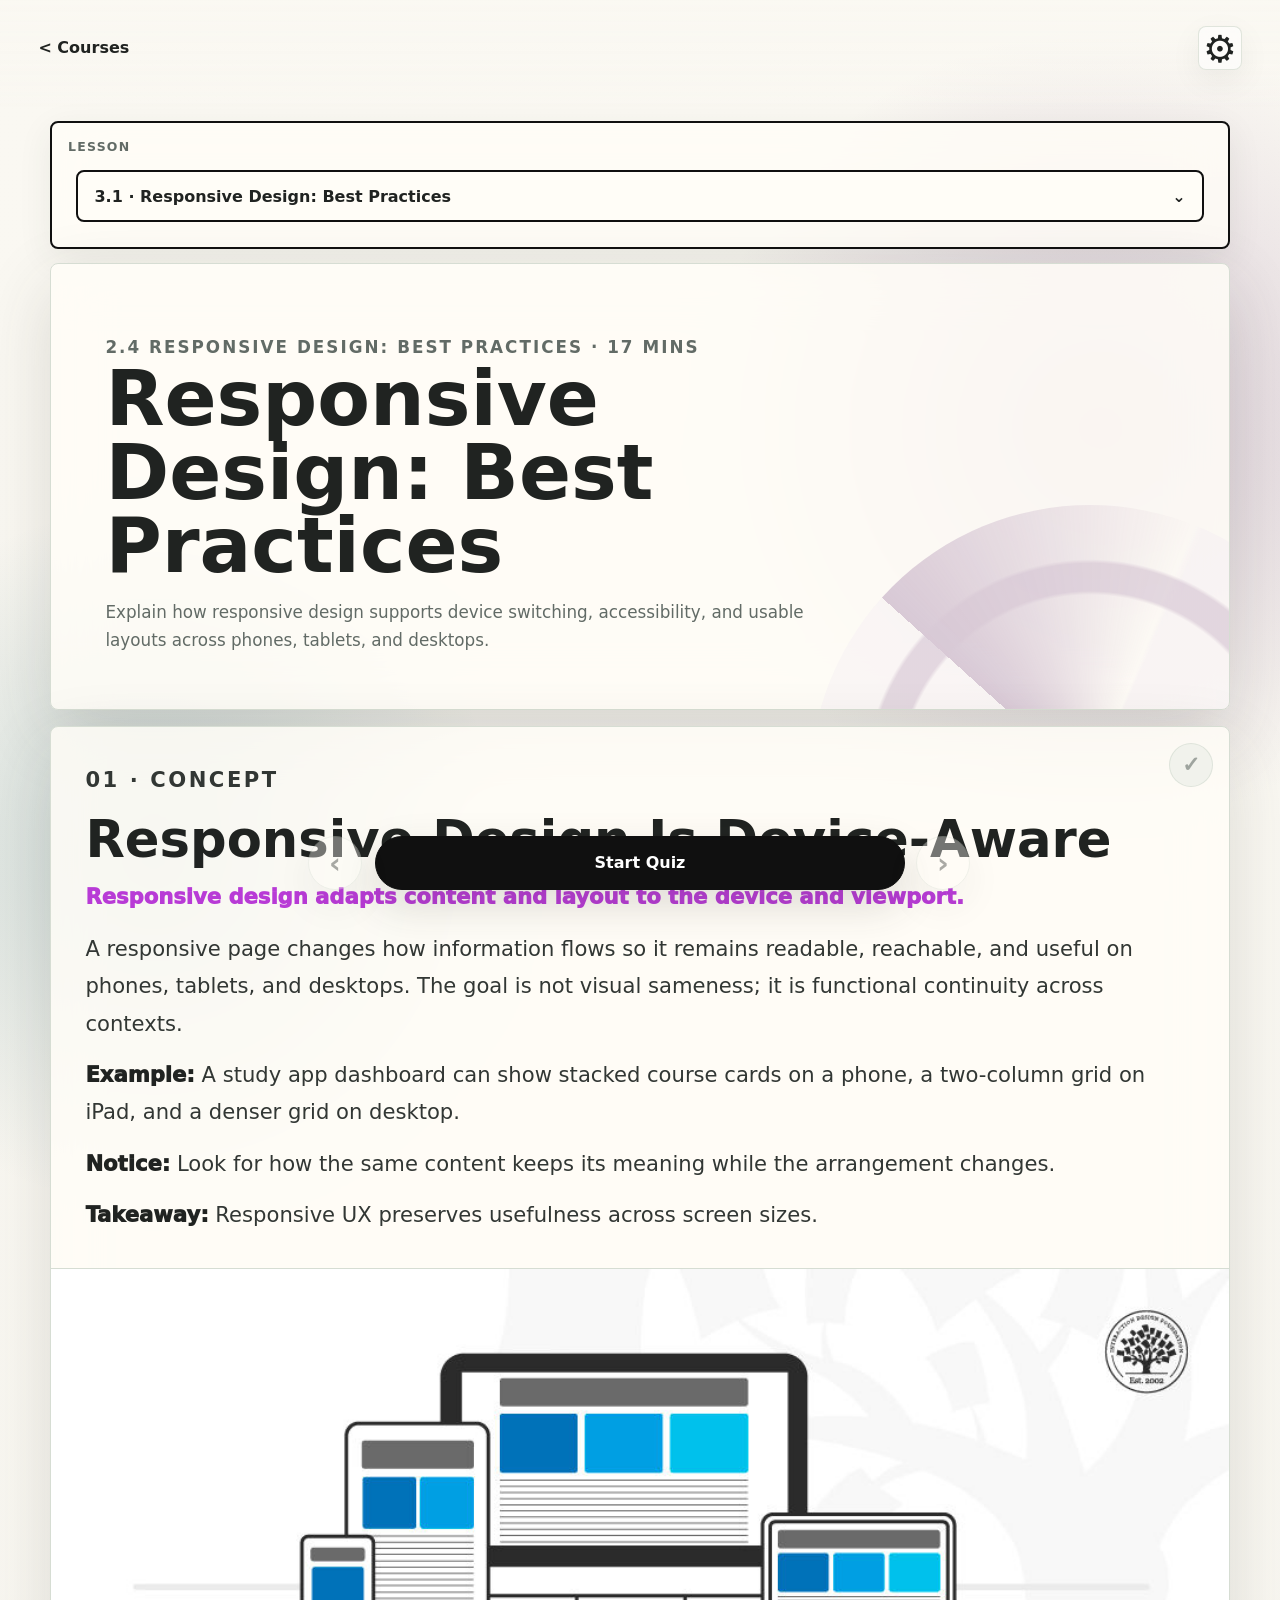
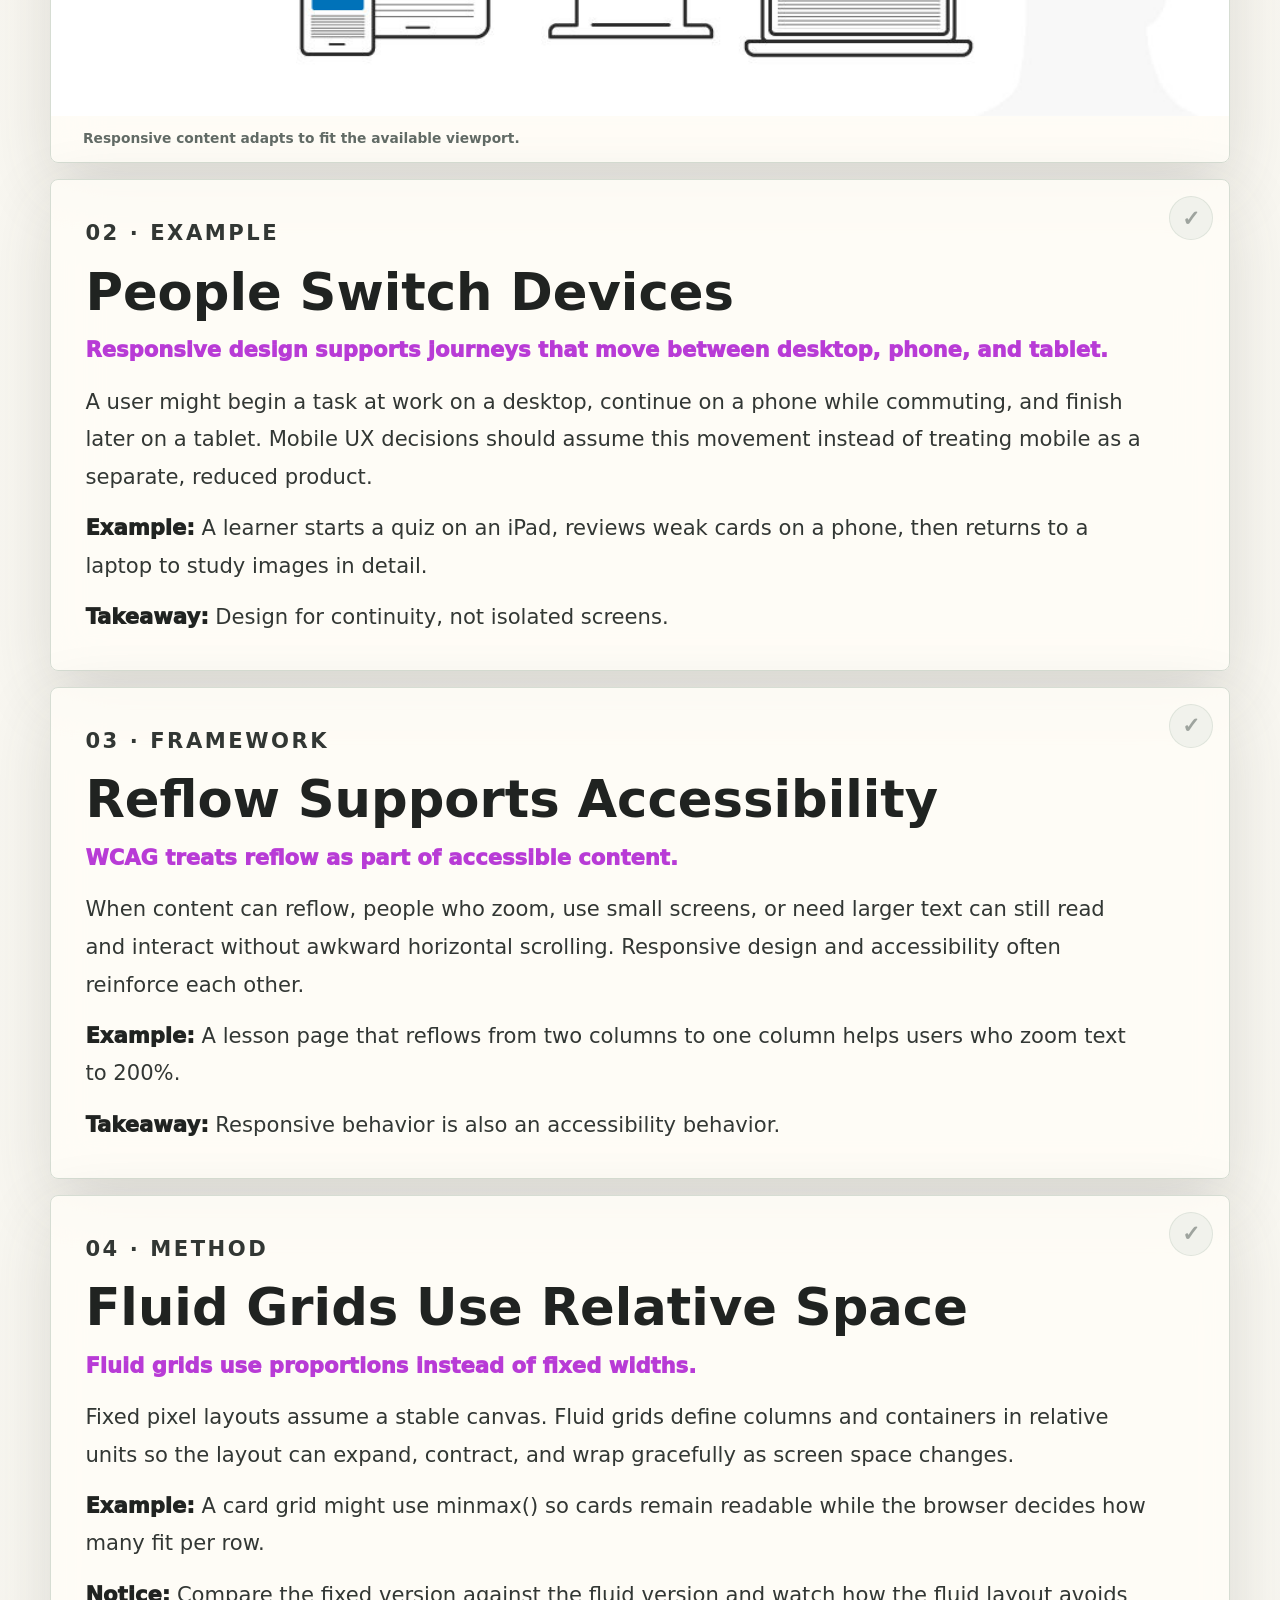
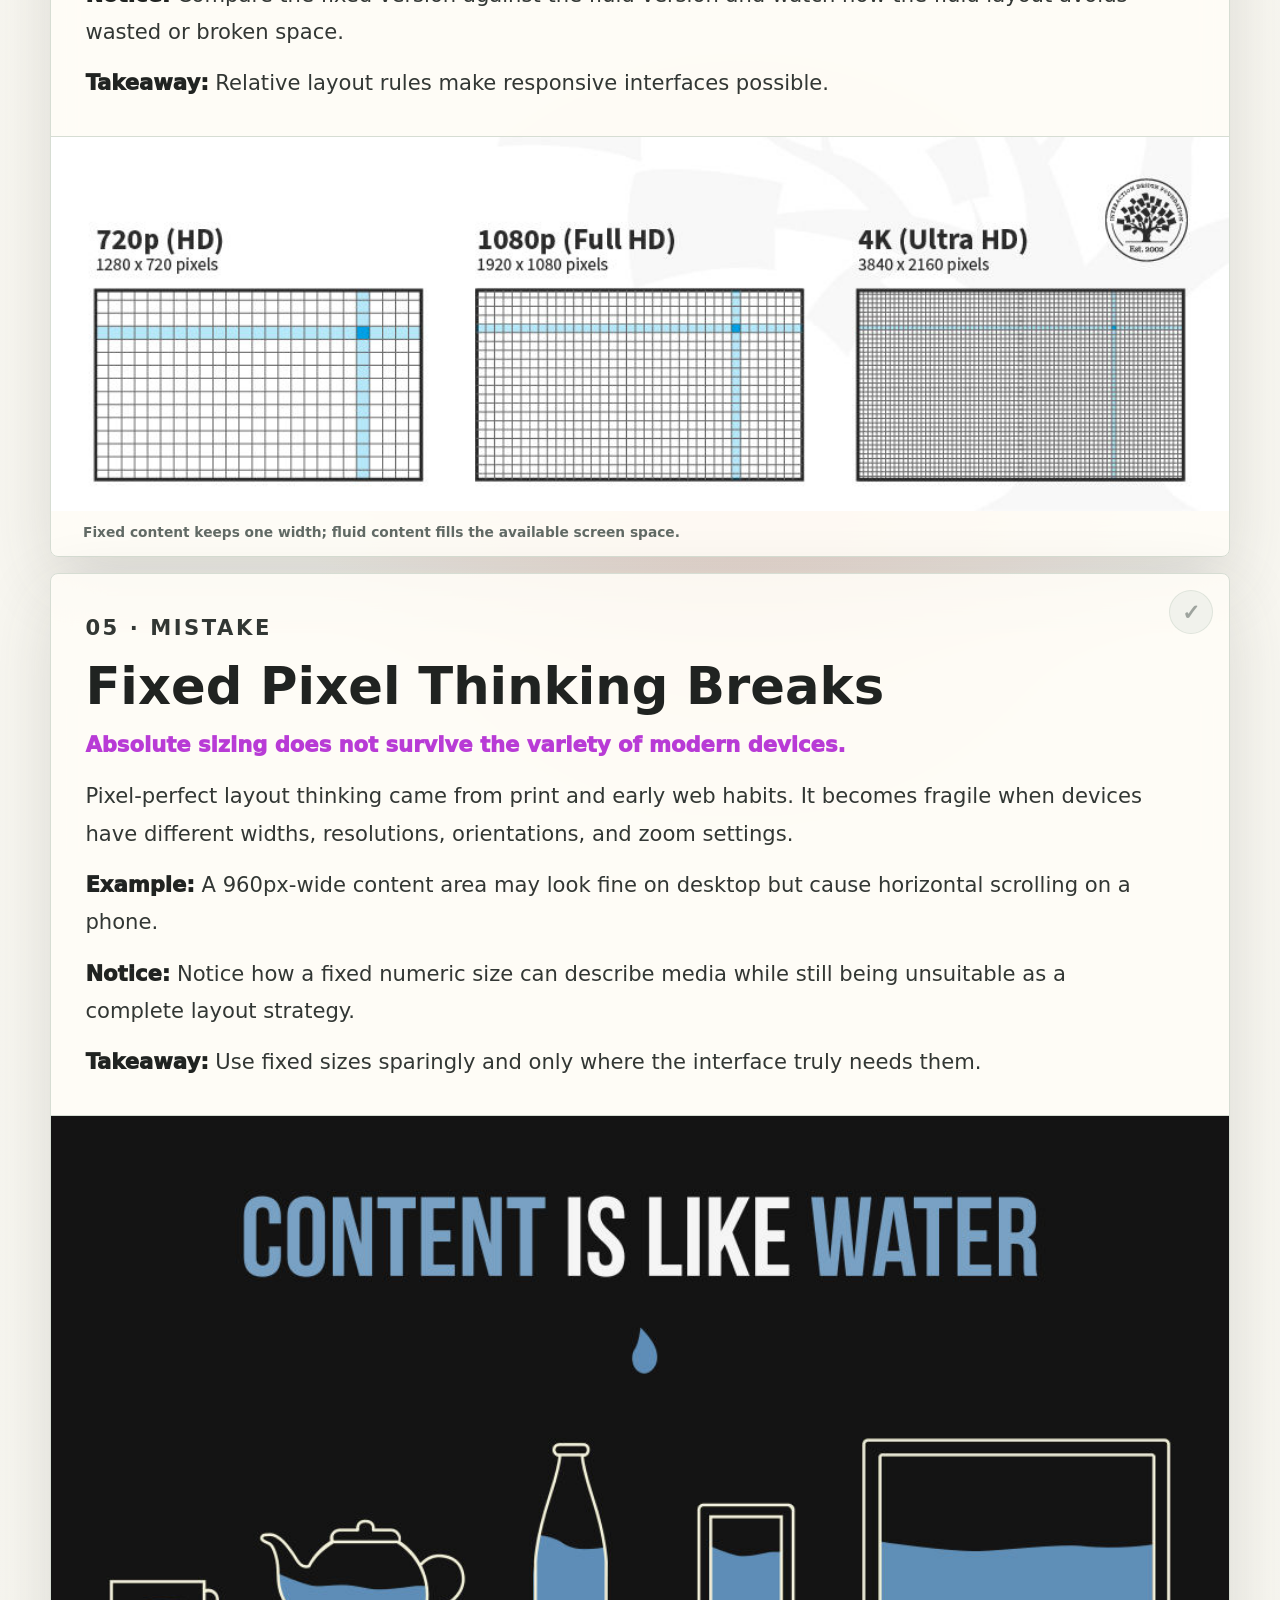
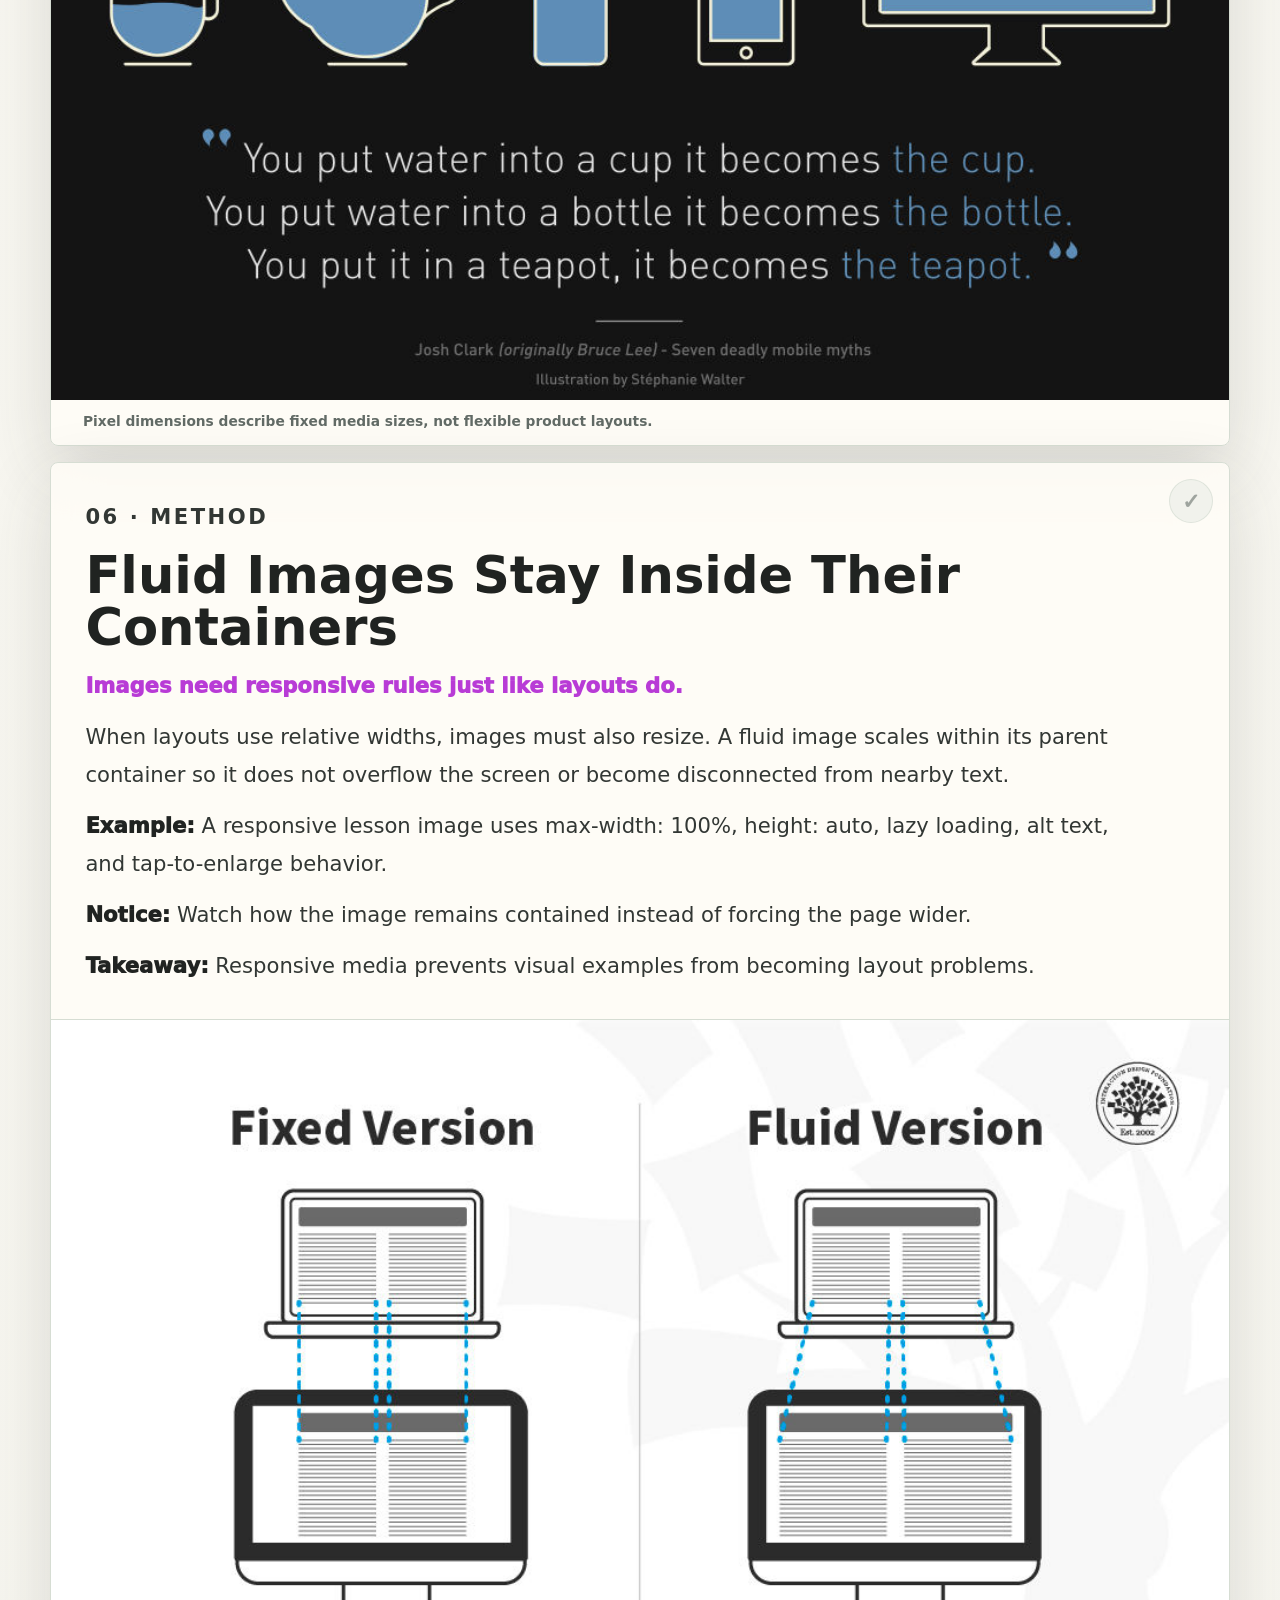
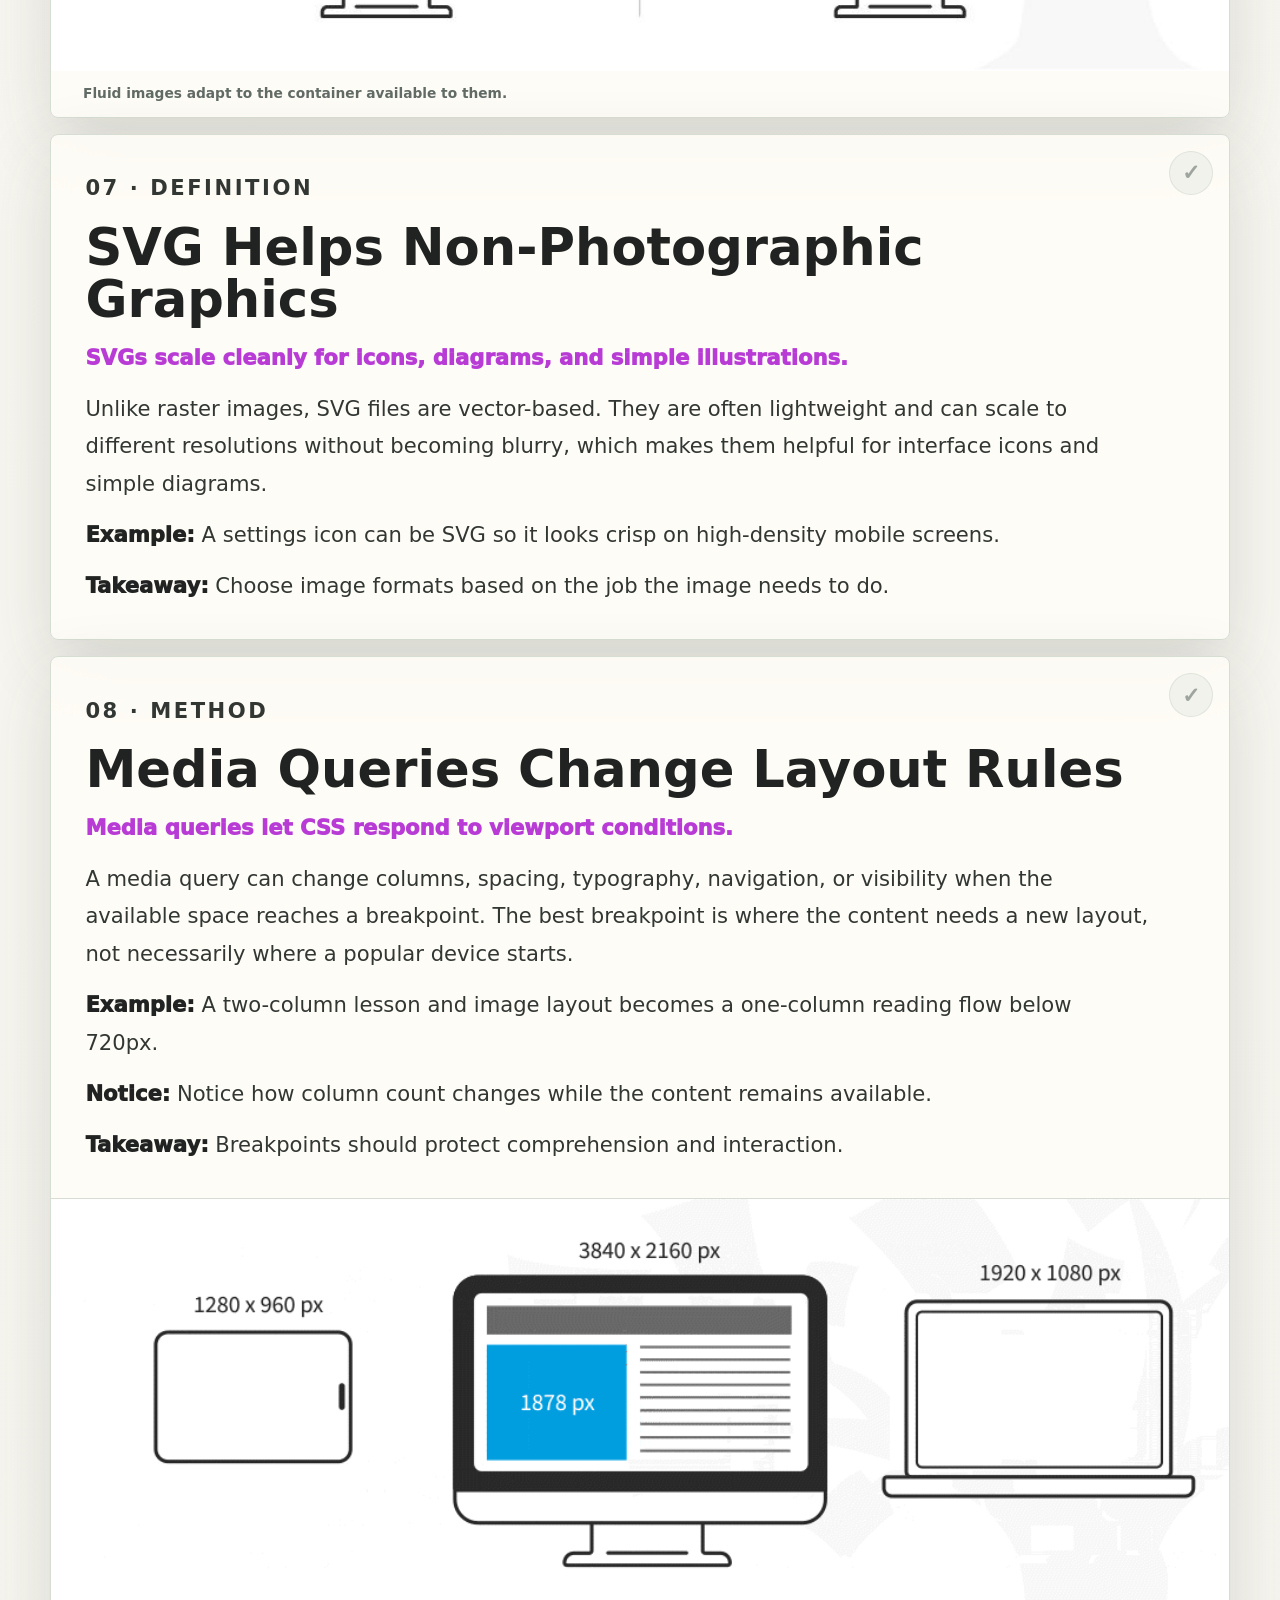
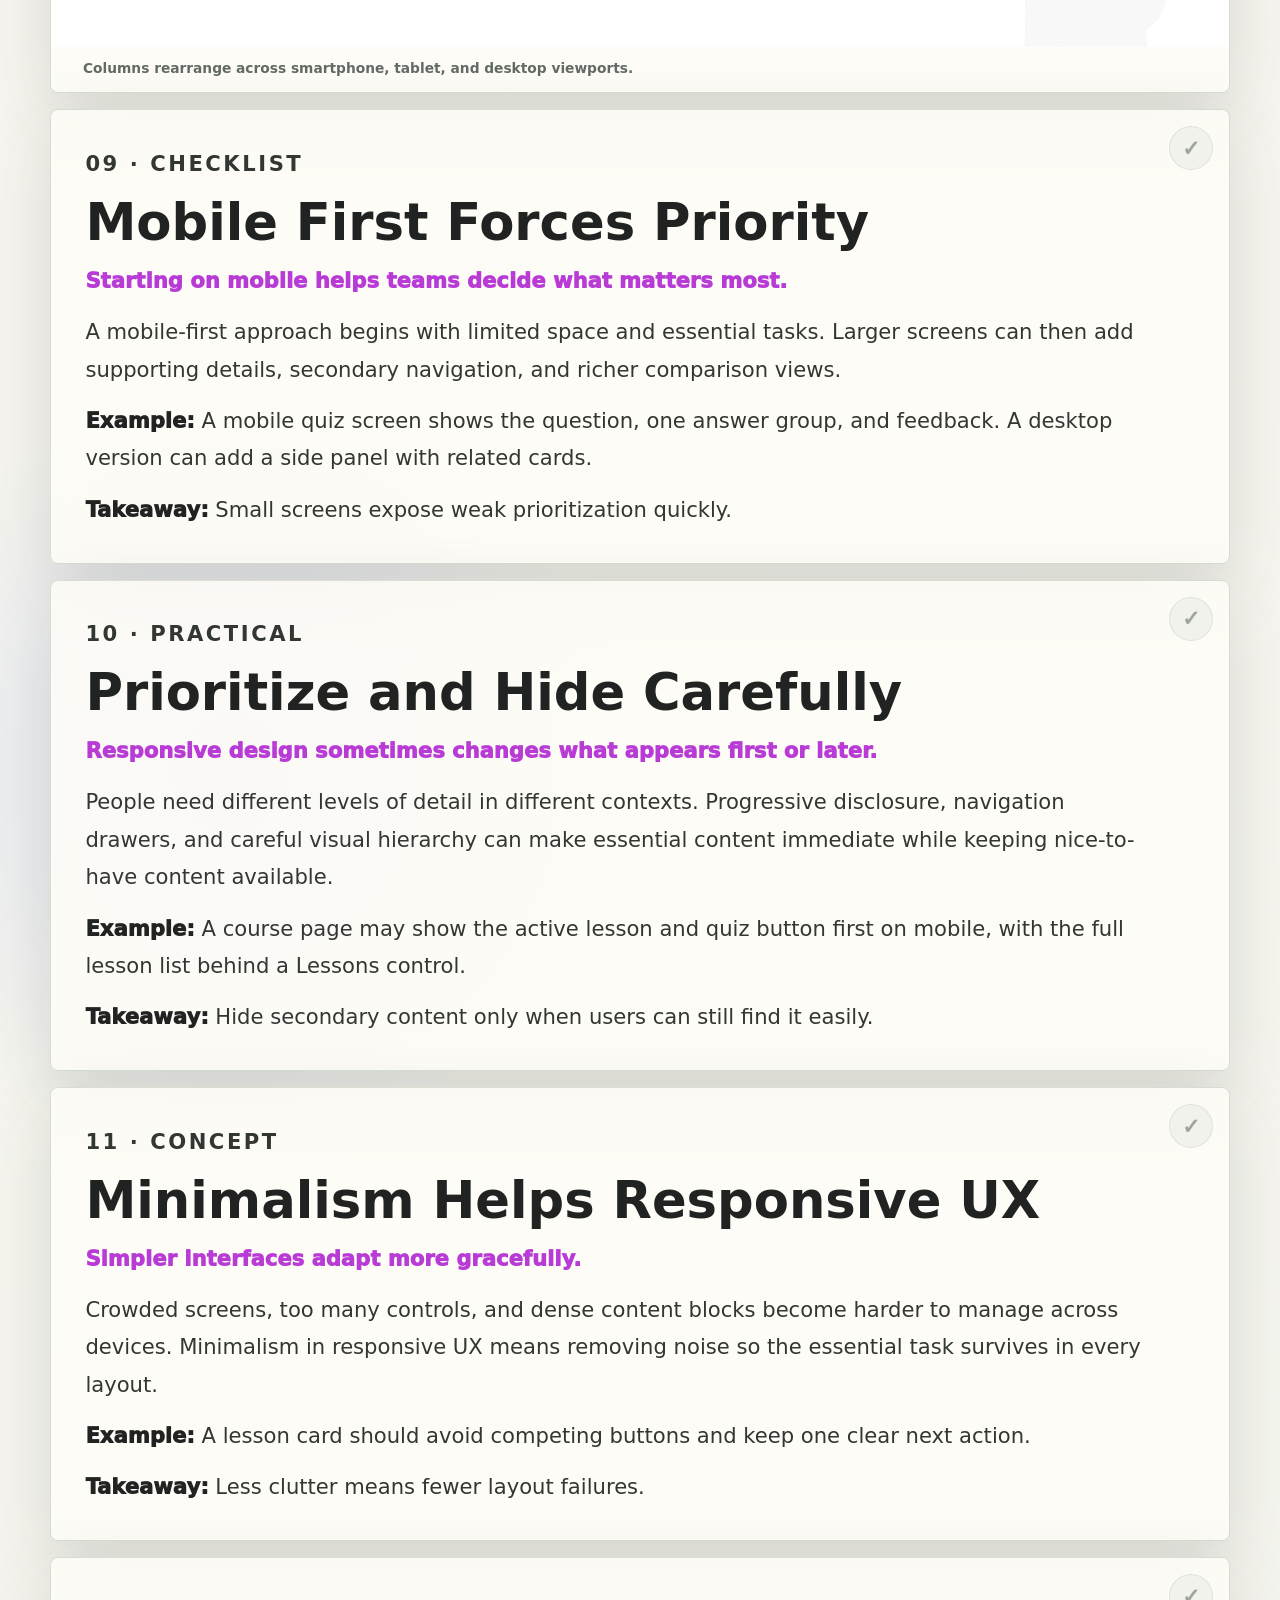
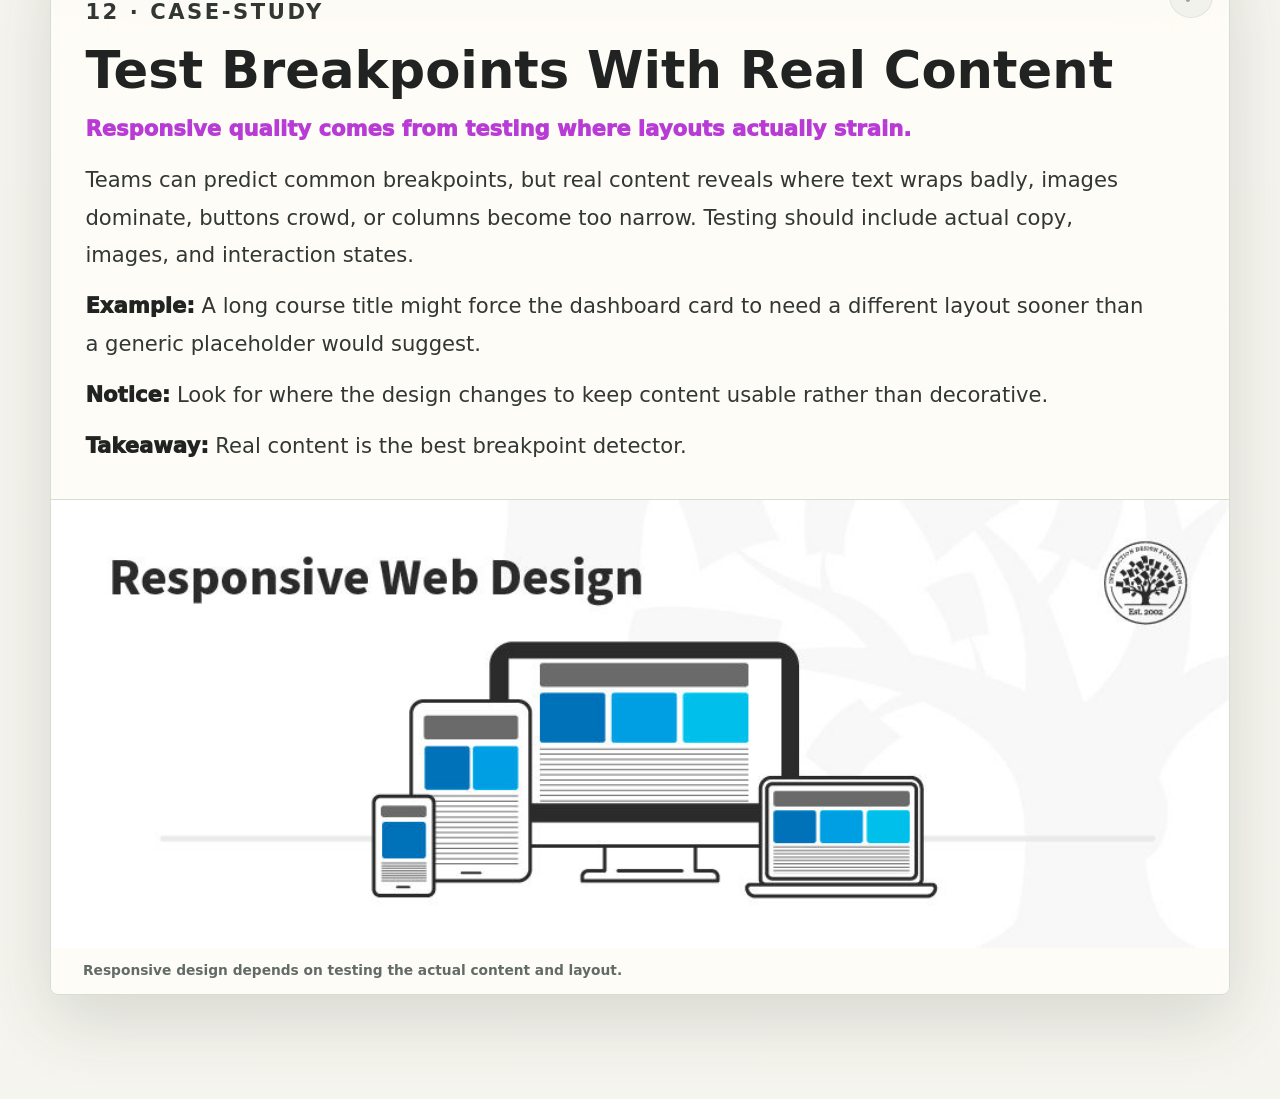
==== courses/course-03-mobile-ux-design.html @ ad71a4c9 "Center settings gear on all pages" ====
<!doctype html>
<html lang="en">
  <head>
    <meta charset="utf-8" />
    <meta name="viewport" content="width=device-width, initial-scale=1" />
    <meta name="theme-color" content="#28666e" />
    <title>Responsive Design: Best Practices | UX Study App</title>
    <link rel="icon" href="../assets/app-icon.svg" type="image/svg+xml" />
    <link rel="manifest" href="../manifest.json" />
    <link rel="stylesheet" href="../style.css?v=16" />
  </head>
  <body data-page="course" data-course-id="course-03">
    <header class="app-topbar simple-topbar">
      <a class="back-link" href="../index.html?v=16">&lt; Courses</a>
      <button class="icon-button" type="button" data-open-settings aria-label="Open settings">
        <span class="gear-symbol" aria-hidden="true">⚙</span>
      </button>
    </header>

    <main class="course-shell">
      <section class="lesson-picker">
        <span class="lesson-label">Lesson</span>
        <div class="lesson-menu" data-lesson-menu>
          <button class="lesson-menu-button" type="button" data-lesson-menu-button aria-expanded="false"></button>
          <div class="lesson-menu-list" data-lesson-menu-list hidden></div>
        </div>
      </section>
      <section class="course-intro" data-course-intro></section>
      <section data-mode-panel="learn"></section>
      <section data-mode-panel="quiz" hidden></section>
    </main>

    <nav class="bottom-nav" aria-label="Lesson navigation">
      <button class="circle-nav" type="button" data-prev-lesson aria-label="Previous lesson">‹</button>
      <button class="quiz-launch" type="button" data-open-quiz>Start Quiz</button>
      <button class="circle-nav" type="button" data-next-lesson aria-label="Next lesson">›</button>
    </nav>

    <aside class="settings-panel" data-settings-panel aria-hidden="true">
      <div class="settings-card" role="dialog" aria-modal="true" aria-labelledby="settings-title">
        <div class="settings-head">
          <h2 id="settings-title">Settings</h2>
          <button class="icon-button" type="button" data-close-settings aria-label="Close settings">×</button>
        </div>
        <div class="setting-row">
          <span>Mode</span>
          <div class="icon-choice" data-theme-choices>
            <button type="button" data-theme-choice="light" aria-label="Light mode">☼</button>
            <button type="button" data-theme-choice="dark" aria-label="Dark mode">☾</button>
          </div>
        </div>
        <div class="setting-row">
          <span>Accent</span>
          <div class="swatch-row" data-accent-choices>
            <button class="swatch teal" type="button" data-accent-choice="teal" aria-label="Calm teal"></button>
            <button class="swatch navy" type="button" data-accent-choice="navy" aria-label="Navy blue"></button>
            <button class="swatch plum" type="button" data-accent-choice="plum" aria-label="Plum"></button>
            <button class="swatch green" type="button" data-accent-choice="green" aria-label="Forest green"></button>
            <button class="swatch ocean" type="button" data-accent-choice="ocean" aria-label="Ocean blue"></button>
            <button class="swatch sunset" type="button" data-accent-choice="sunset" aria-label="Sunset"></button>
            <button class="swatch candy" type="button" data-accent-choice="candy" aria-label="Candy"></button>
            <button class="swatch mono-blue" type="button" data-accent-choice="mono-blue" aria-label="Black and blue"></button>
            <button class="swatch contrast" type="button" data-accent-choice="contrast" aria-label="High contrast"></button>
          </div>
        </div>
        <div class="setting-row">
          <span>Text size</span>
          <div class="stepper">
            <button type="button" data-text-decrease aria-label="Decrease text size">−</button>
            <strong data-text-size-value>0</strong>
            <button type="button" data-text-increase aria-label="Increase text size">+</button>
          </div>
        </div>
        <label class="toggle-row">
          <input data-setting-motion type="checkbox" />
          <span>Reduce motion</span>
        </label>
      </div>
    </aside>

    <script src="../data/course-03-mobile-ux-design.js?v=16"></script>
    <script src="../app.js?v=16"></script>
  </body>
</html>
---- style.css ----
:root {
  color-scheme: light;
  --bg: #faf8f2;
  --surface: rgba(255, 253, 247, 0.84);
  --surface-solid: #fffdf7;
  --surface-soft: #eef1ea;
  --text: #202321;
  --muted: #626b66;
  --border: #d6ddd3;
  --primary: #7b4c86;
  --primary-strong: #56345f;
  --summary-color: #b83bd6;
  --primary-soft: #eadff0;
  --accent: #28666e;
  --accent-2: #d8644f;
  --success: #2f7d57;
  --danger: #ad3636;
  --glass: rgba(255, 255, 255, 0.54);
  --glass-strong: rgba(255, 255, 255, 0.72);
  --shadow: 0 24px 70px rgba(54, 58, 52, 0.16);
  --radius: 8px;
  --font-scale: 1;
}

[data-theme="dark"] {
  color-scheme: dark;
  --bg: #121412;
  --surface: rgba(28, 31, 29, 0.86);
  --surface-solid: #1d211f;
  --surface-soft: #29302c;
  --text: #f4f1e9;
  --muted: #bdc6bf;
  --border: #3a453f;
  --primary: #c391d2;
  --primary-strong: #ead8f0;
  --summary-color: #f0a7ff;
  --primary-soft: #392442;
  --accent: #8dcfca;
  --accent-2: #f18b79;
  --glass: rgba(255, 255, 255, 0.08);
  --glass-strong: rgba(255, 255, 255, 0.12);
  --shadow: 0 24px 70px rgba(0, 0, 0, 0.34);
}

[data-accent="teal"] {
  --primary: #7b4c86;
  --primary-strong: #56345f;
  --summary-color: #b83bd6;
  --primary-soft: #eadff0;
  --accent: #28666e;
  --accent-2: #d8644f;
}

[data-accent="navy"] {
  --primary: #244f95;
  --primary-strong: #15345f;
  --summary-color: #126dff;
  --primary-soft: #dfe8f8;
  --accent: #a84272;
  --accent-2: #d8a34f;
}

[data-accent="plum"] {
  --primary: #8a4f92;
  --primary-strong: #5f3568;
  --summary-color: #d43af0;
  --primary-soft: #f0e0f2;
  --accent: #d15e73;
  --accent-2: #2f7d6d;
}

[data-accent="green"] {
  --primary: #2f7d57;
  --primary-strong: #1d5238;
  --summary-color: #00a86b;
  --primary-soft: #dceee4;
  --accent: #765aa6;
  --accent-2: #c46d3a;
}

[data-accent="ocean"] {
  --primary: #0f67ff;
  --primary-strong: #063a98;
  --summary-color: #0077ff;
  --primary-soft: #dce8ff;
  --accent: #00a6a6;
  --accent-2: #77d6ff;
}

[data-accent="sunset"] {
  --primary: #ef6a3a;
  --primary-strong: #963412;
  --summary-color: #ff5a1f;
  --primary-soft: #fde4d8;
  --accent: #8d4bb3;
  --accent-2: #f3b13d;
}

[data-accent="candy"] {
  --primary: #ec4899;
  --primary-strong: #9d174d;
  --summary-color: #ff2ea6;
  --primary-soft: #fce7f3;
  --accent: #7c3aed;
  --accent-2: #22d3ee;
}

[data-accent="mono-blue"] {
  --primary: #0f67ff;
  --primary-strong: #050505;
  --summary-color: #005eff;
  --primary-soft: #e8e8e8;
  --accent: #050505;
  --accent-2: #0f67ff;
}

[data-accent="contrast"] {
  --bg: #ffffff;
  --surface: #ffffff;
  --surface-solid: #ffffff;
  --surface-soft: #f2f2f2;
  --text: #000000;
  --muted: #2f2f2f;
  --border: #000000;
  --primary: #0047ff;
  --primary-strong: #002aa0;
  --summary-color: #0047ff;
  --primary-soft: #e5ecff;
  --accent: #b00020;
  --accent-2: #006b3f;
}

[data-text-size="1"] {
  --font-scale: 1.08;
}

[data-text-size="2"] {
  --font-scale: 1.16;
}

[data-reduced-motion="true"] *,
[data-reduced-motion="true"] *::before,
[data-reduced-motion="true"] *::after {
  animation-duration: 0.001ms !important;
  scroll-behavior: auto !important;
  transition-duration: 0.001ms !important;
}

* {
  box-sizing: border-box;
}

html {
  background: var(--bg);
  color: var(--text);
  font-family: Inter, ui-sans-serif, system-ui, -apple-system, BlinkMacSystemFont, "Segoe UI", sans-serif;
  font-size: calc(16px * var(--font-scale));
}

body {
  min-height: 100vh;
  margin: 0;
  background:
    radial-gradient(circle at 12% 8%, color-mix(in srgb, var(--accent) 22%, transparent), transparent 22rem),
    radial-gradient(circle at 86% 4%, color-mix(in srgb, var(--primary) 26%, transparent), transparent 25rem),
    radial-gradient(circle at 58% 34%, color-mix(in srgb, var(--accent-2) 16%, transparent), transparent 28rem),
    radial-gradient(circle at 18% 82%, color-mix(in srgb, #5f7cff 14%, transparent), transparent 24rem),
    linear-gradient(180deg, var(--bg), color-mix(in srgb, var(--surface-soft) 38%, var(--bg)));
}

body::before {
  position: fixed;
  inset: 0;
  z-index: -1;
  content: "";
  background-image:
    linear-gradient(color-mix(in srgb, var(--border) 32%, transparent) 1px, transparent 1px),
    linear-gradient(90deg, color-mix(in srgb, var(--border) 32%, transparent) 1px, transparent 1px);
  background-size: 34px 34px;
  mask-image: linear-gradient(to bottom, rgba(0, 0, 0, 0.25), transparent 52%);
}

button,
input,
select {
  font: inherit;
}

button,
select,
input {
  border-radius: var(--radius);
}

button {
  cursor: pointer;
}

button:disabled {
  cursor: not-allowed;
  opacity: 0.38;
}

button:focus-visible,
a:focus-visible,
input:focus-visible,
select:focus-visible {
  outline: 3px solid var(--accent-2);
  outline-offset: 3px;
}

a {
  color: inherit;
}

img {
  display: block;
  max-width: 100%;
  height: auto;
}

.sr-only {
  position: absolute;
  width: 1px;
  height: 1px;
  padding: 0;
  overflow: hidden;
  clip: rect(0, 0, 0, 0);
  white-space: nowrap;
  border: 0;
}

.app-topbar {
  position: sticky;
  top: 0;
  z-index: 20;
  display: flex;
  align-items: center;
  justify-content: space-between;
  min-height: 64px;
  padding: 1.6rem clamp(1rem, 4vw, 2.4rem);
  background: transparent;
}

.simple-topbar::before {
  position: fixed;
  inset: 0 0 auto;
  z-index: -1;
  height: 112px;
  content: "";
  background: linear-gradient(to bottom, color-mix(in srgb, var(--bg) 92%, transparent), transparent);
  pointer-events: none;
}

.simple-topbar + .shell,
.simple-topbar + .course-shell {
  padding-top: 1.6rem;
}

.back-link {
  display: inline-flex;
  align-items: center;
  min-height: 42px;
  color: var(--text);
  font-weight: 800;
  text-decoration: none;
}

.home-mark {
  display: inline-flex;
  align-items: center;
  min-height: 44px;
  color: #101010;
  font-size: 2.45rem;
  font-weight: 1000;
  line-height: 1;
  letter-spacing: 0;
}

.home-logo {
  display: block;
  width: auto;
  height: 44px;
  object-fit: contain;
}

[data-theme="dark"] .home-logo {
  filter: invert(1) hue-rotate(180deg) saturate(1.1);
}

.icon-button {
  display: inline-flex;
  width: 44px;
  height: 44px;
  align-items: center;
  justify-content: center;
  border: 1px solid color-mix(in srgb, var(--border) 76%, transparent);
  background: var(--glass);
  color: var(--text);
  box-shadow: 0 10px 32px rgba(0, 0, 0, 0.06);
  backdrop-filter: blur(22px);
  font-size: 2rem;
  font-weight: 900;
  line-height: 1;
  padding: 0;
}

.gear-symbol {
  display: inline-flex;
  align-items: center;
  justify-content: center;
  font-size: 2rem;
  line-height: 1;
  width: 1em;
  height: 1em;
  transform: translateY(0.02em) scale(1.18);
  transform-origin: center;
}

.shell,
.course-shell {
  width: min(1180px, calc(100% - 2rem));
  margin: 0 auto;
  padding: clamp(0.6rem, 3vw, 1.8rem) 0 6.5rem;
}

.dashboard-hero,
.course-intro {
  position: relative;
  overflow: hidden;
  padding: clamp(1.6rem, 6vw, 3.4rem);
  background: var(--surface);
  border: 1px solid var(--border);
  border-radius: var(--radius);
  box-shadow: var(--shadow);
  backdrop-filter: blur(28px);
}

.dashboard-hero::after,
.course-intro::after {
  position: absolute;
  inset: auto -12% -80% auto;
  width: min(560px, 62vw);
  aspect-ratio: 1;
  content: "";
  background:
    radial-gradient(circle, transparent 48%, color-mix(in srgb, var(--primary) 68%, transparent) 49% 56%, transparent 57%),
    conic-gradient(from -48deg, var(--primary), transparent 70deg, color-mix(in srgb, var(--primary-soft) 74%, transparent) 72deg);
  border-radius: 50%;
  opacity: 0.28;
}

.dashboard-hero h1,
.course-intro h1 {
  position: relative;
  z-index: 1;
  max-width: 900px;
  margin: 0;
  font-size: clamp(2.1rem, 5.5vw, 4.4rem);
  line-height: 0.96;
  letter-spacing: 0;
}

.course-intro h1 {
  max-width: 820px;
  font-size: clamp(2.3rem, 6vw, 4.8rem);
}

.course-intro p {
  position: relative;
  z-index: 1;
  max-width: 760px;
  margin: 1rem 0 0;
  color: var(--muted);
  font-size: 1.05rem;
  line-height: 1.65;
}

.eyebrow {
  margin: 0;
  color: var(--muted);
  font-size: 0.78rem;
  font-weight: 900;
  letter-spacing: 0.12em;
  text-transform: uppercase;
}

.course-grid {
  display: grid;
  grid-template-columns: repeat(auto-fit, minmax(260px, 1fr));
  gap: 1rem;
  margin-top: 1rem;
}

.course-card {
  display: grid;
  min-height: 238px;
  overflow: hidden;
  color: inherit;
  text-decoration: none;
  background:
    linear-gradient(135deg, var(--glass-strong), color-mix(in srgb, var(--surface) 72%, transparent)),
    radial-gradient(circle at 0% 0%, color-mix(in srgb, var(--accent) 18%, transparent), transparent 46%),
    radial-gradient(circle at 100% 10%, color-mix(in srgb, var(--primary) 23%, transparent), transparent 50%),
    radial-gradient(circle at 64% 100%, color-mix(in srgb, var(--accent-2) 15%, transparent), transparent 46%);
  border: 1px solid color-mix(in srgb, var(--border) 78%, transparent);
  border-radius: var(--radius);
  box-shadow: 0 16px 48px rgba(54, 58, 52, 0.1);
  backdrop-filter: blur(32px) saturate(1.25);
  transition: transform 180ms ease, box-shadow 180ms ease;
}

.course-card:not(.locked):hover {
  transform: translateY(-4px);
  box-shadow: 0 22px 64px rgba(54, 58, 52, 0.18);
}

.course-card.locked {
  opacity: 0.72;
}

.course-body {
  display: flex;
  flex-direction: column;
  gap: 0.62rem;
  padding: clamp(1rem, 3vw, 1.4rem);
}

.course-meta {
  display: flex;
  align-items: center;
  justify-content: space-between;
  gap: 0.5rem;
}

.course-small-number {
  color: var(--muted);
  font-size: 0.82rem;
  font-weight: 900;
}

.pill {
  display: inline-flex;
  align-items: center;
  min-height: 28px;
  padding: 0 0.65rem;
  background: color-mix(in srgb, var(--primary-soft) 78%, var(--surface-solid));
  color: var(--primary-strong);
  border: 1px solid color-mix(in srgb, var(--primary) 18%, transparent);
  border-radius: 999px;
  font-size: 0.78rem;
  font-weight: 900;
}

.course-card h2 {
  margin: 0;
  font-size: clamp(1.3rem, 3vw, 1.75rem);
  line-height: 1.06;
}

.course-card p {
  margin: 0;
  color: var(--muted);
  line-height: 1.55;
}

.course-progress {
  height: 8px;
  overflow: hidden;
  margin-top: auto;
  background: color-mix(in srgb, var(--surface-solid) 78%, var(--primary-soft));
  border: 1px solid color-mix(in srgb, var(--border) 70%, transparent);
  border-radius: 999px;
}

.course-progress::before,
.course-progress::after {
  position: absolute;
  width: 0;
  height: 0;
  overflow: hidden;
  content: "";
}

.progress-scale {
  display: flex;
  justify-content: space-between;
  color: var(--muted);
  font-size: 0.72rem;
  font-weight: 900;
}

.course-progress span {
  display: block;
  height: 100%;
  background: linear-gradient(90deg, var(--accent), var(--primary), var(--accent-2));
  border-radius: inherit;
}

.lesson-picker {
  display: grid;
  gap: 0.5rem;
  margin-bottom: 0.9rem;
  padding: 1rem;
  background: color-mix(in srgb, var(--surface-solid) 82%, transparent);
  border: 2px solid #101010;
  border-radius: var(--radius);
  box-shadow: 0 10px 34px rgba(54, 58, 52, 0.08);
  backdrop-filter: blur(24px);
}

.lesson-label {
  color: var(--muted);
  font-size: 0.78rem;
  font-weight: 900;
  letter-spacing: 0.1em;
  text-transform: uppercase;
}

.lesson-menu {
  display: grid;
  gap: 0.45rem;
  padding: 0.28rem;
  border: 4px solid transparent;
  border-radius: calc(var(--radius) + 12px);
}

.lesson-menu.open,
.lesson-menu:focus-within {
  border-color: var(--success);
}

.lesson-menu-button {
  width: 100%;
  min-height: 46px;
  border: 2px solid #101010;
  background: var(--surface-solid);
  color: var(--text);
  padding: 0.9rem 2.5rem 0.9rem 1rem;
  font-weight: 800;
  text-align: left;
  position: relative;
}

.lesson-menu-button::after {
  position: absolute;
  right: 1rem;
  top: 50%;
  content: "⌄";
  transform: translateY(-50%);
}

.lesson-menu.open .lesson-menu-button::after {
  content: "⌃";
}

.lesson-menu-list {
  display: grid;
  gap: 0.4rem;
}

.lesson-menu-list[hidden] {
  display: none;
}

.lesson-menu-list button {
  min-height: 44px;
  border: 1px solid var(--border);
  background: var(--surface-solid);
  color: var(--text);
  padding: 0.8rem 1rem;
  text-align: left;
  font-weight: 800;
}

.lesson-menu-list button.active {
  background: #101010;
  color: #ffffff;
  border-color: #101010;
}

.stacked-cards {
  display: grid;
  gap: 1rem;
  margin-top: 1rem;
}

.study-card,
.quiz-card {
  position: relative;
  overflow: hidden;
  background: var(--surface);
  border: 1px solid var(--border);
  border-radius: var(--radius);
  box-shadow: var(--shadow);
  backdrop-filter: blur(24px);
}

.study-card {
  display: flex;
  flex-direction: column;
}

.study-card figure {
  display: block;
  margin: 0;
  padding: 0;
  background: transparent;
}

.study-card figure img {
  width: 100%;
  max-height: none;
  object-fit: contain;
  background: var(--surface-solid);
  border-top: 1px solid var(--border);
  border-radius: 0;
}

.study-card figcaption {
  padding: 0.85rem clamp(1.2rem, 4vw, 2rem) 1rem;
  color: var(--muted);
  font-size: 0.86rem;
  font-weight: 800;
}

.card-content {
  display: grid;
  gap: 0.85rem;
  padding: clamp(1.35rem, 4vw, 2.15rem);
  padding-right: clamp(4rem, 8vw, 5rem);
}

.card-content h2 {
  margin: 0;
  font-size: clamp(1.65rem, 4vw, 3.2rem);
  line-height: 1.02;
  letter-spacing: 0;
}

.card-content p {
  margin: 0;
  color: color-mix(in srgb, var(--text) 72%, var(--muted));
  font-size: clamp(1.12rem, 2.2vw, 1.32rem);
  line-height: 1.78;
}

.card-content strong {
  color: var(--text);
  font-weight: 950;
}

.card-summary,
.card-summary strong {
  color: var(--summary-color) !important;
}

.complete-check {
  position: absolute;
  top: 1rem;
  right: 1rem;
  z-index: 2;
  display: grid;
  width: 44px;
  height: 44px;
  place-items: center;
  border: 1px solid color-mix(in srgb, var(--border) 70%, transparent);
  background: color-mix(in srgb, var(--surface-soft) 82%, transparent);
  color: color-mix(in srgb, var(--muted) 58%, transparent);
  border-radius: 50%;
  font-size: 1.35rem;
  font-weight: 1000;
}

.complete-check.done {
  background: linear-gradient(135deg, var(--accent), var(--primary), var(--accent-2));
  color: #ffffff;
  border-color: transparent;
  box-shadow: 0 10px 30px color-mix(in srgb, var(--primary) 28%, transparent);
}

.quiz-card {
  display: grid;
  gap: 1rem;
  margin-top: 1rem;
  padding: clamp(1.1rem, 4vw, 2rem);
}

.quiz-card h2 {
  max-width: 860px;
  margin: 0;
  font-size: clamp(1.8rem, 4vw, 3.6rem);
  line-height: 1.04;
}

.quiz-options {
  display: grid;
  gap: 0.65rem;
}

.quiz-options button {
  min-height: 54px;
  border: 1px solid var(--border);
  padding: 0.9rem 1rem;
  background: var(--surface-solid);
  color: var(--text);
  text-align: left;
  line-height: 1.4;
  font-weight: 800;
}

.quiz-options button.correct {
  border-color: var(--success);
  background: color-mix(in srgb, var(--success) 18%, var(--surface-solid));
}

.quiz-options button.wrong {
  border-color: var(--danger);
  background: color-mix(in srgb, var(--danger) 16%, var(--surface-solid));
}

.quiz-feedback {
  min-height: 58px;
  padding: 0.85rem;
  color: var(--muted);
  background: var(--surface-soft);
  border: 1px solid var(--border);
  border-radius: var(--radius);
  line-height: 1.55;
}

.primary-button,
.danger-button {
  min-height: 46px;
  border: 1px solid var(--border);
  padding: 0 1rem;
  background: var(--surface-solid);
  color: var(--text);
  font-weight: 900;
}

.primary-button {
  background: #101010;
  color: #ffffff;
  border-color: #101010;
}

.danger-button {
  color: var(--danger);
}

.settings-panel {
  position: fixed;
  inset: 0;
  z-index: 40;
  display: none;
  place-items: center;
  padding: 1rem;
  background: rgba(0, 0, 0, 0.34);
}

.settings-panel.open {
  display: grid;
}

.settings-card {
  display: grid;
  gap: 1.05rem;
  width: min(430px, 100%);
  padding: 1rem;
  background: var(--surface-solid);
  border: 1px solid var(--border);
  border-radius: var(--radius);
  box-shadow: var(--shadow);
}

.settings-head {
  display: flex;
  align-items: center;
  justify-content: space-between;
  gap: 1rem;
}

.settings-head h2 {
  margin: 0;
}

.setting-row,
.toggle-row {
  display: grid;
  gap: 0.5rem;
}

.setting-row > span,
.toggle-row span {
  color: var(--muted);
  font-weight: 800;
}

.icon-choice,
.swatch-row,
.stepper {
  display: flex;
  flex-wrap: wrap;
  gap: 0.55rem;
  align-items: center;
}

.icon-choice button,
.stepper button {
  display: grid;
  width: 44px;
  height: 44px;
  place-items: center;
  border: 1px solid var(--border);
  background: var(--surface-soft);
  color: var(--text);
  font-size: 1.25rem;
  font-weight: 900;
}

.icon-choice button.active,
.stepper button:active {
  background: #101010;
  color: #ffffff;
  border-color: #101010;
}

.swatch {
  width: 36px;
  height: 36px;
  border: 2px solid transparent;
  border-radius: 50%;
}

.swatch.active {
  border-color: var(--text);
  box-shadow: 0 0 0 4px var(--surface-soft);
}

.swatch.teal {
  background: linear-gradient(135deg, #28666e, #7b4c86);
}

.swatch.navy {
  background: linear-gradient(135deg, #174a7c, #b34d75);
}

.swatch.plum {
  background: linear-gradient(135deg, #8a4f92, #d15e73);
}

.swatch.green {
  background: linear-gradient(135deg, #2f7d57, #c46d3a);
}

.swatch.ocean {
  background: linear-gradient(135deg, #00a6a6, #0f67ff, #77d6ff);
}

.swatch.sunset {
  background: linear-gradient(135deg, #ef6a3a, #f3b13d, #8d4bb3);
}

.swatch.candy {
  background: linear-gradient(135deg, #ec4899, #7c3aed, #22d3ee);
}

.swatch.mono-blue {
  background: linear-gradient(135deg, #000000 0 44%, #ffffff 44% 51%, #0f67ff 51%);
}

.swatch.contrast {
  background: linear-gradient(135deg, #000000 0 46%, #ffffff 46% 55%, #0047ff 55%);
}

.stepper strong {
  display: grid;
  width: 48px;
  height: 44px;
  place-items: center;
  background: var(--surface-soft);
  border: 1px solid var(--border);
  border-radius: var(--radius);
}

.toggle-row {
  grid-template-columns: 22px 1fr;
  align-items: center;
}

.bottom-nav {
  position: fixed;
  right: 0;
  bottom: 0;
  left: 0;
  z-index: 15;
  display: grid;
  grid-template-columns: 56px minmax(0, 1fr) 56px;
  gap: 0.7rem;
  width: min(680px, calc(100% - 1rem));
  margin: 0 auto;
  padding: 0.65rem max(0.5rem, env(safe-area-inset-left)) max(0.65rem, env(safe-area-inset-bottom)) max(0.5rem, env(safe-area-inset-right));
  background: transparent;
}

.circle-nav,
.quiz-launch {
  min-height: 54px;
  border: 1px solid var(--border);
  background: var(--surface-solid);
  color: var(--text);
  box-shadow: 0 16px 42px rgba(54, 58, 52, 0.16);
  font-weight: 900;
}

.circle-nav {
  width: 54px;
  border-radius: 50%;
  font-size: 1.8rem;
}

.quiz-launch {
  border-radius: 999px;
  background: #101010;
  color: #ffffff;
  border-color: #101010;
}

@media (max-width: 820px) {
  .shell,
  .course-shell {
    width: min(100% - 2rem, 720px);
  }

  .dashboard-hero,
  .course-intro {
    padding: 1.15rem;
  }

  .dashboard-hero h1 {
    font-size: clamp(2.25rem, 10.5vw, 3.8rem);
  }

  .course-intro h1 {
    font-size: clamp(2.4rem, 12vw, 4.6rem);
  }

  .course-grid {
    grid-template-columns: 1fr;
  }

  .course-card {
    min-height: 224px;
  }

  .card-content {
    padding: 2rem;
    padding-right: 4.65rem;
  }
}

@media (max-width: 440px) {
  .app-topbar {
    padding: 1.25rem 0.8rem;
  }

  .simple-topbar + .shell,
  .simple-topbar + .course-shell {
    padding-top: 1.25rem;
  }

  .dashboard-hero h1 {
    font-size: clamp(2.1rem, 9.6vw, 3.4rem);
  }

  .course-body {
    padding: 1.25rem;
  }

  .bottom-nav {
    grid-template-columns: 50px minmax(0, 1fr) 50px;
  }

  .circle-nav {
    width: 50px;
    min-height: 50px;
  }

  .quiz-launch {
    min-height: 50px;
  }
}
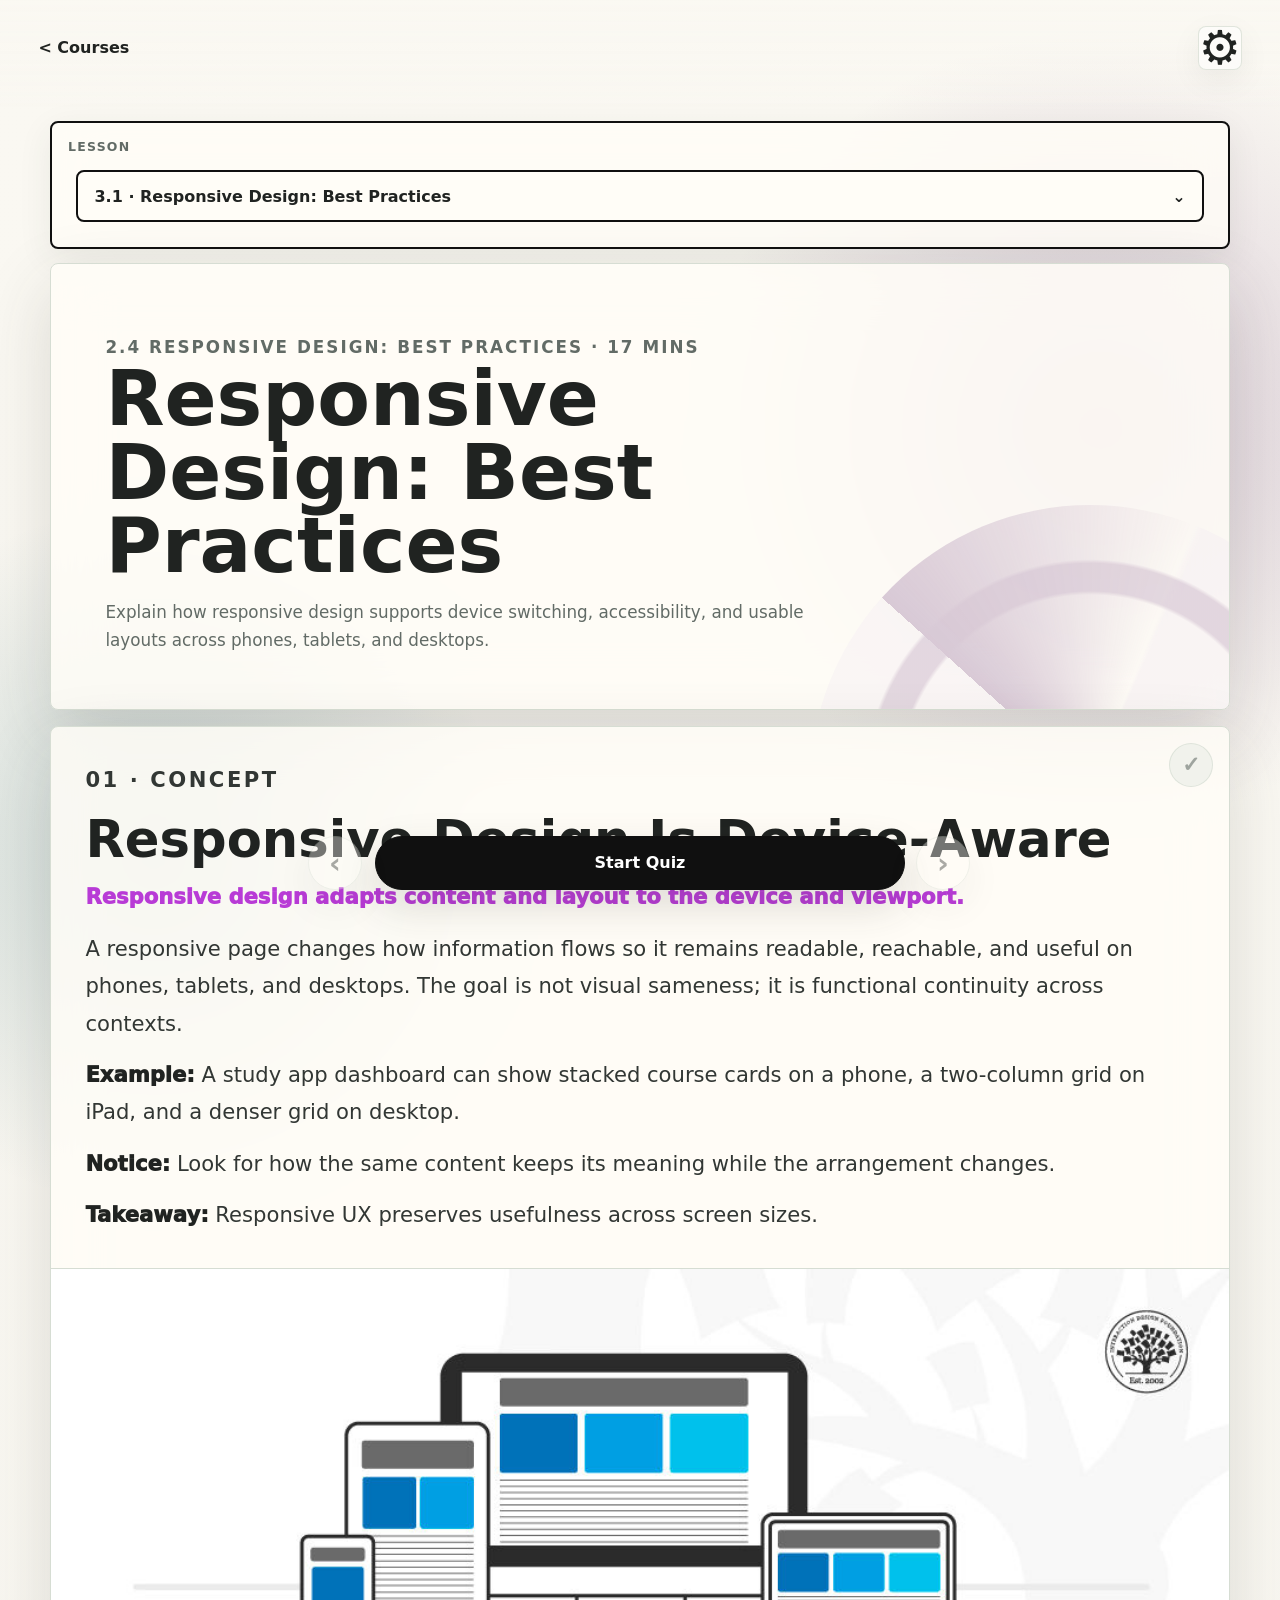
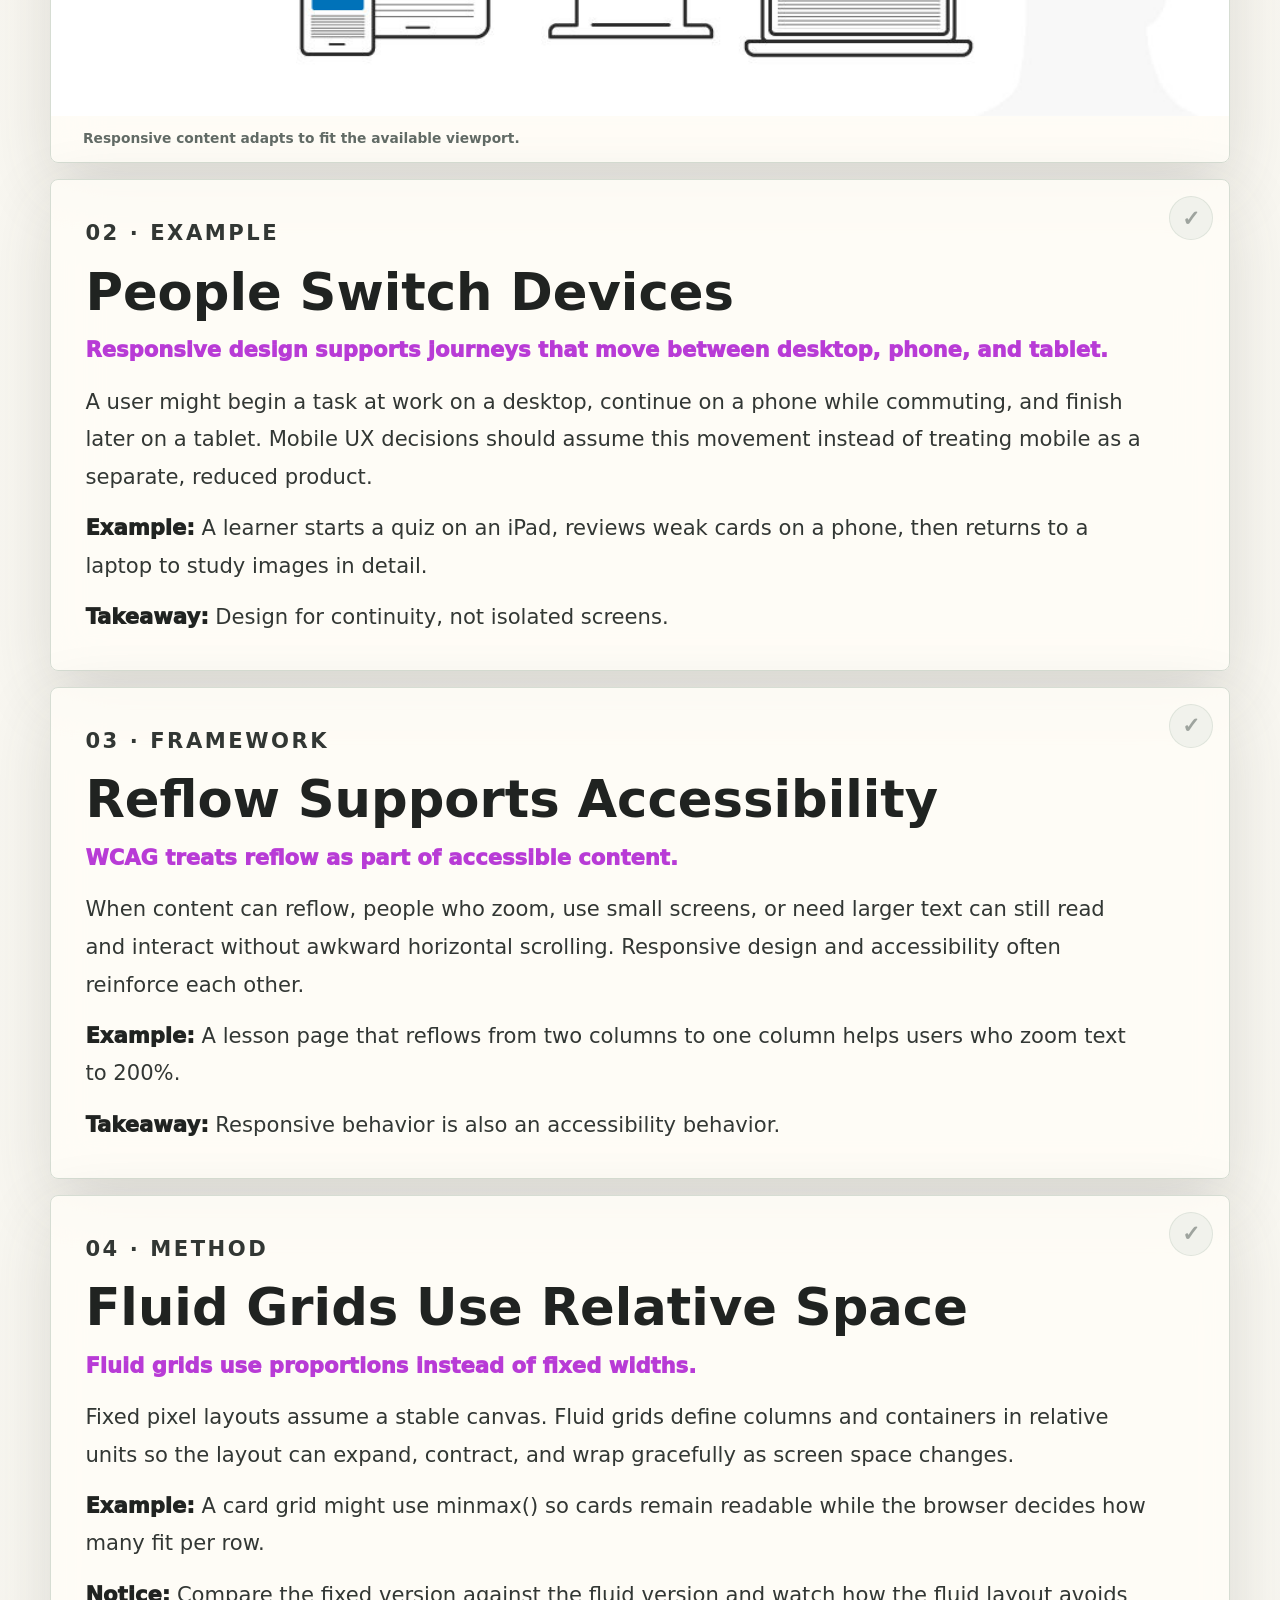
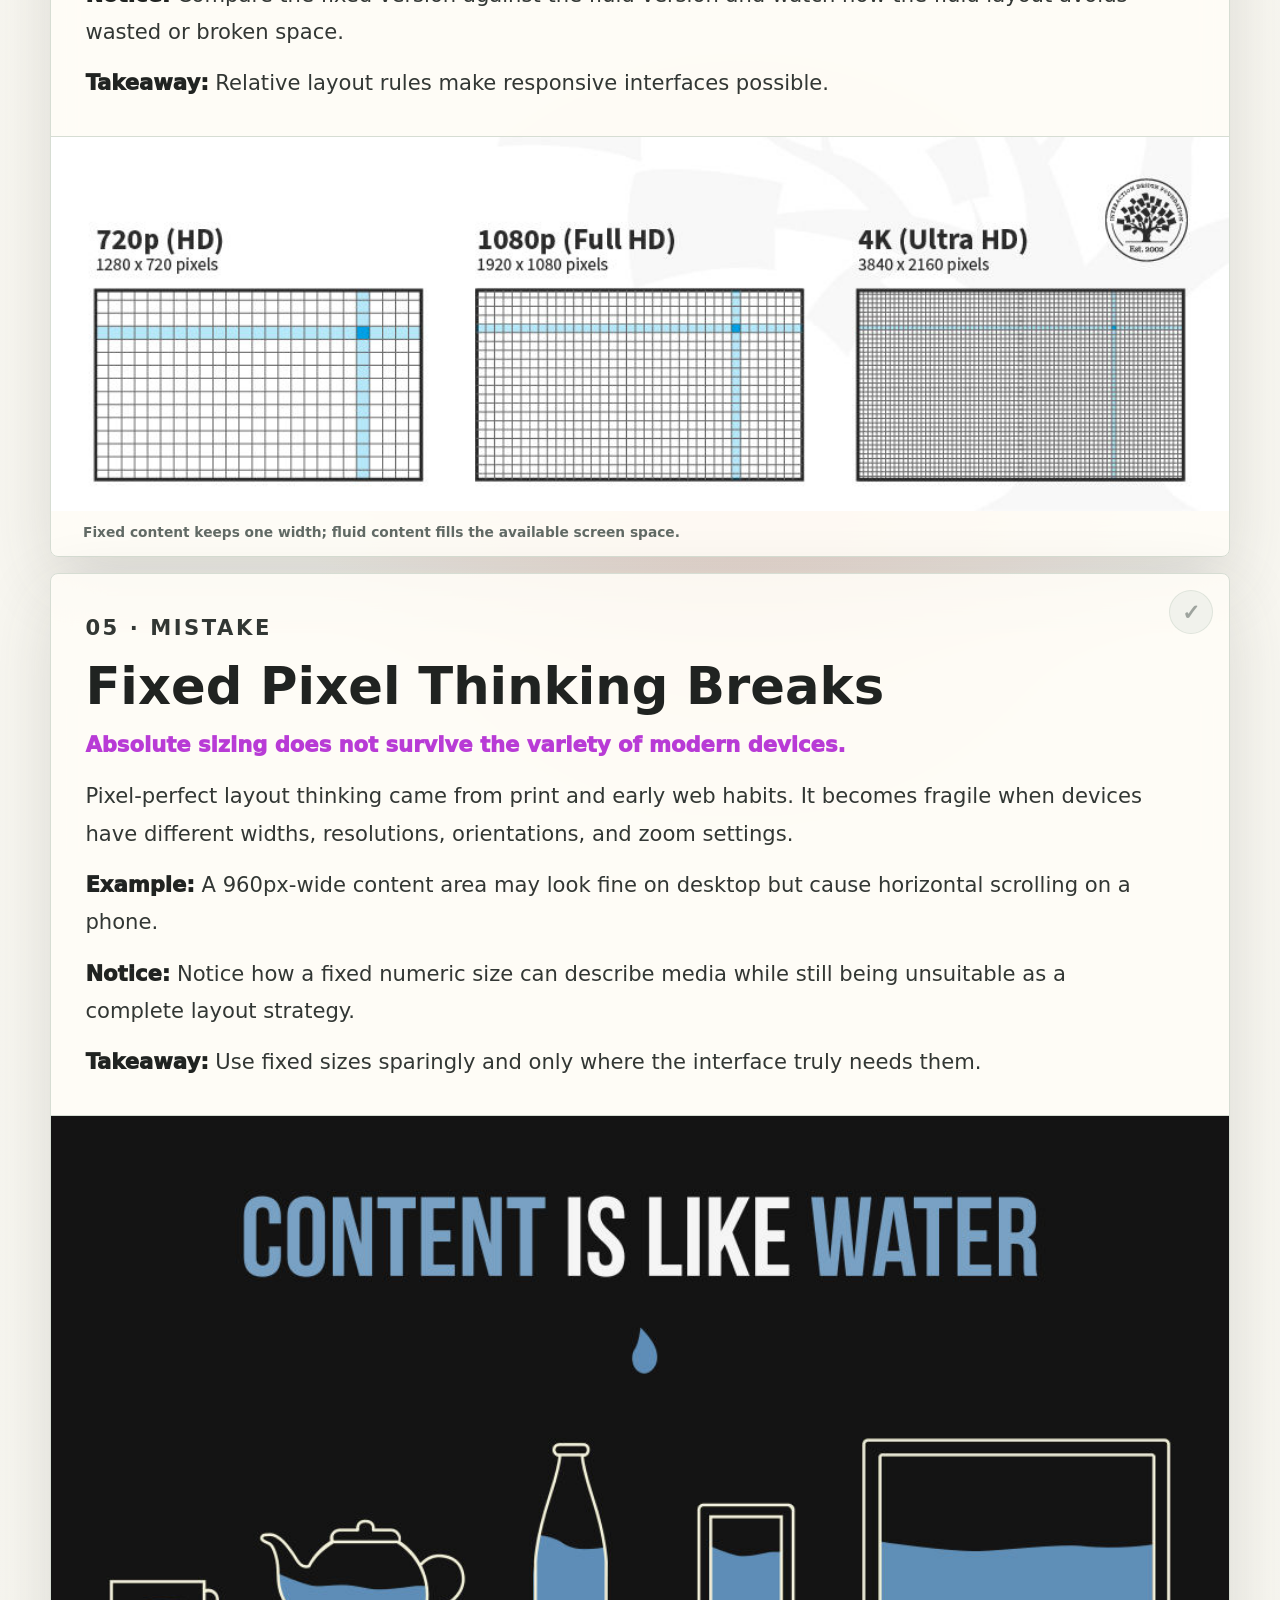
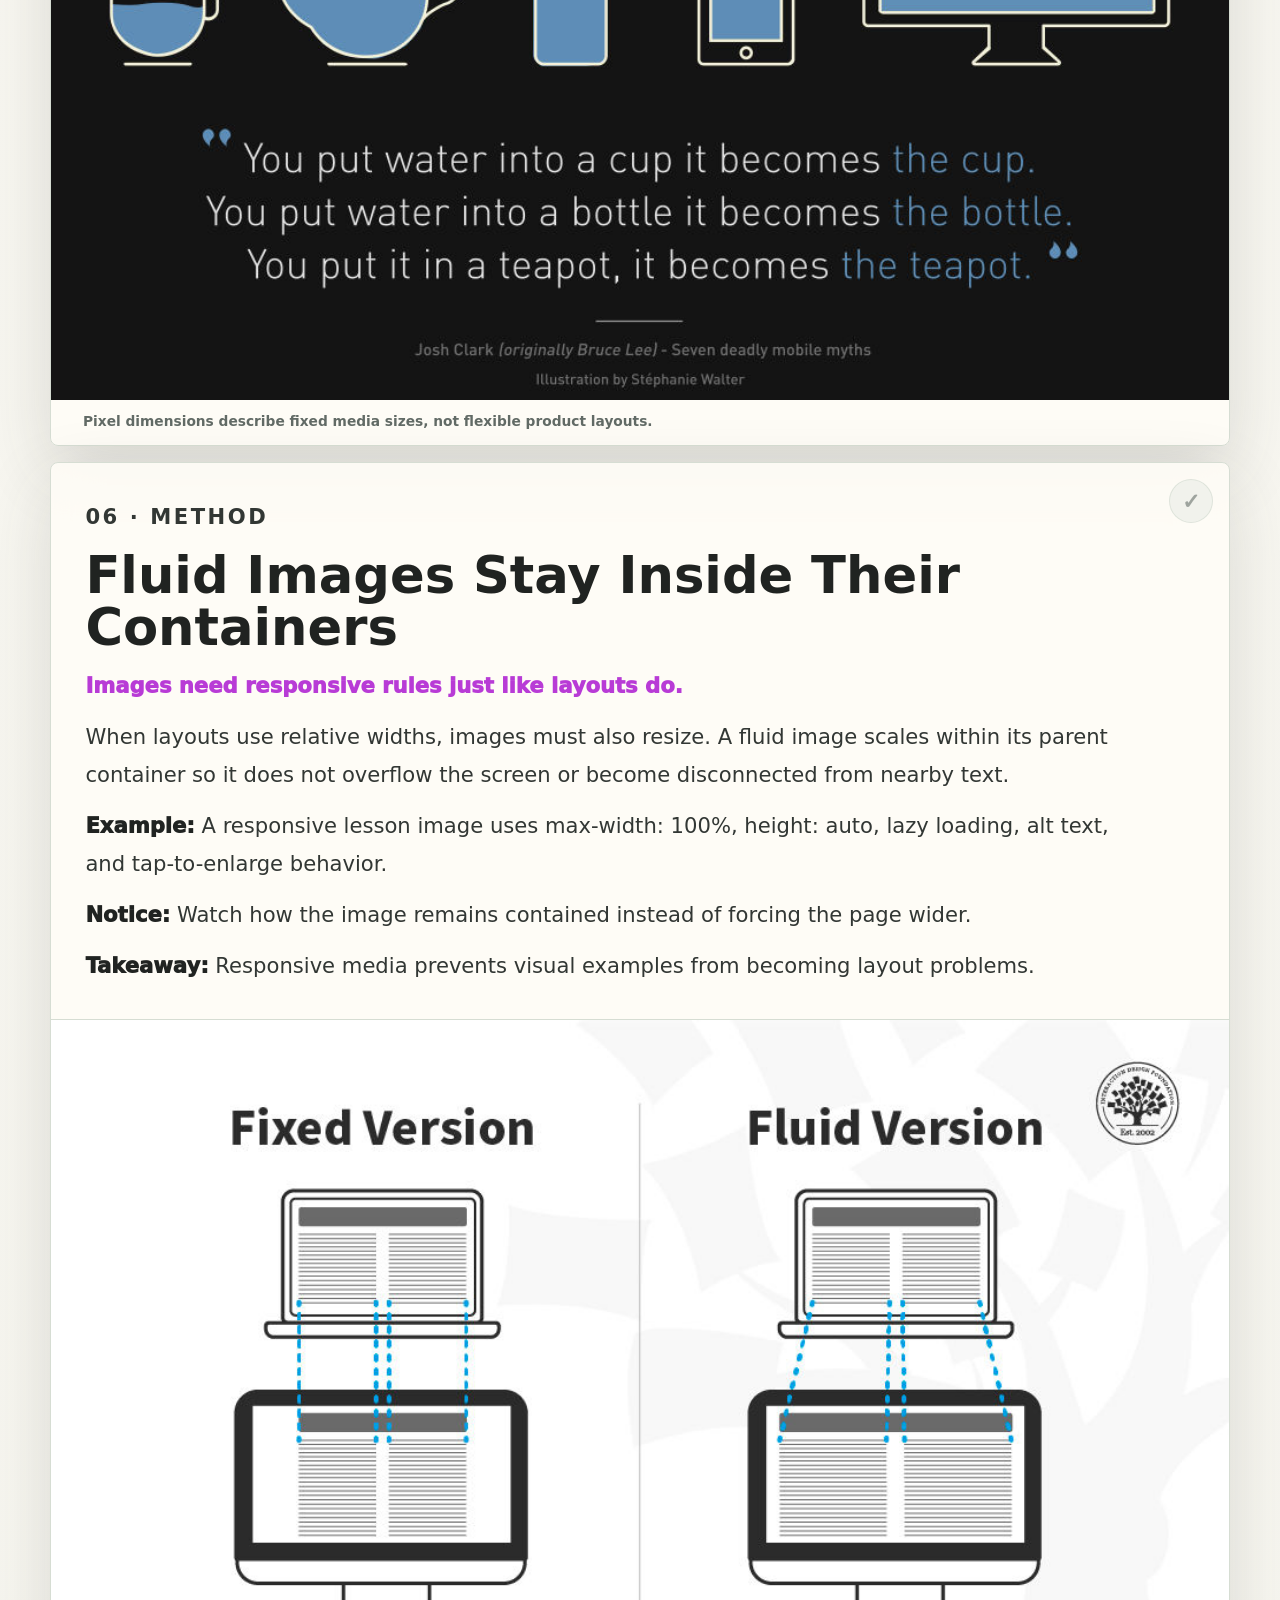
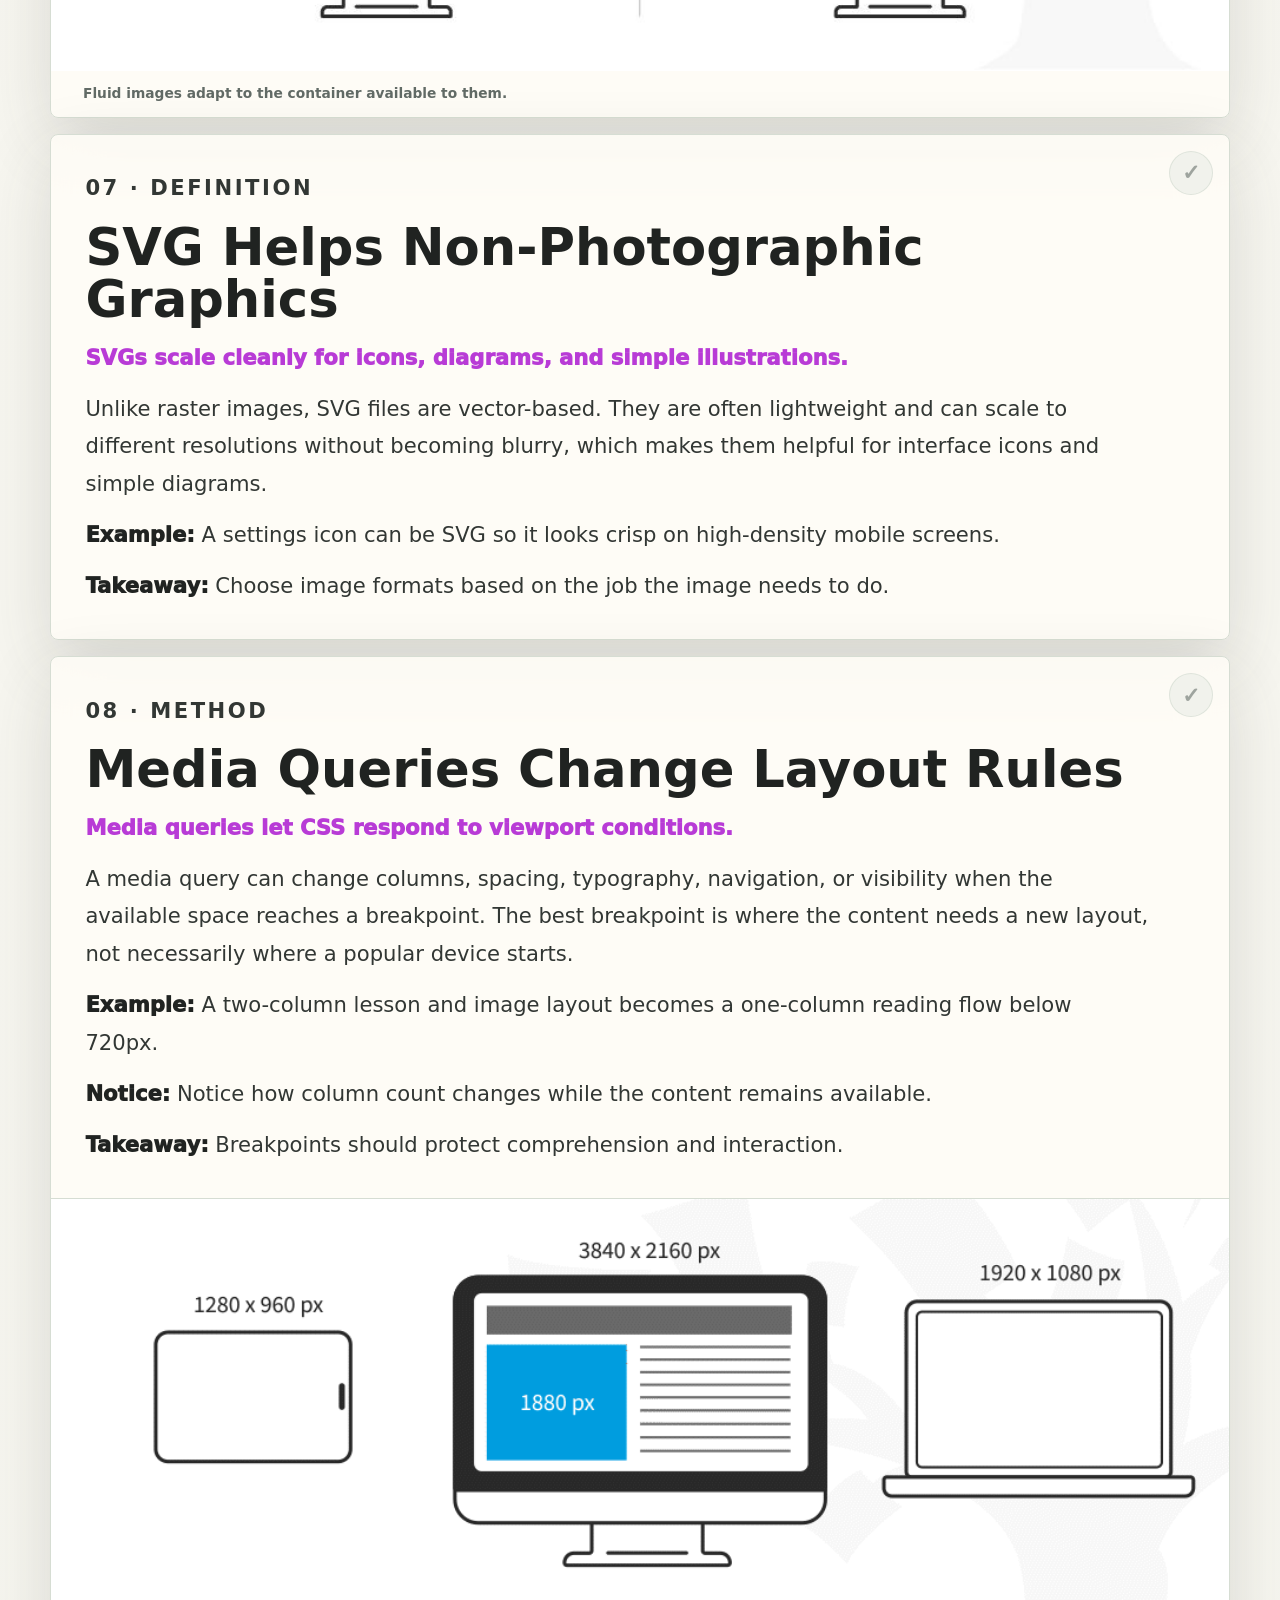
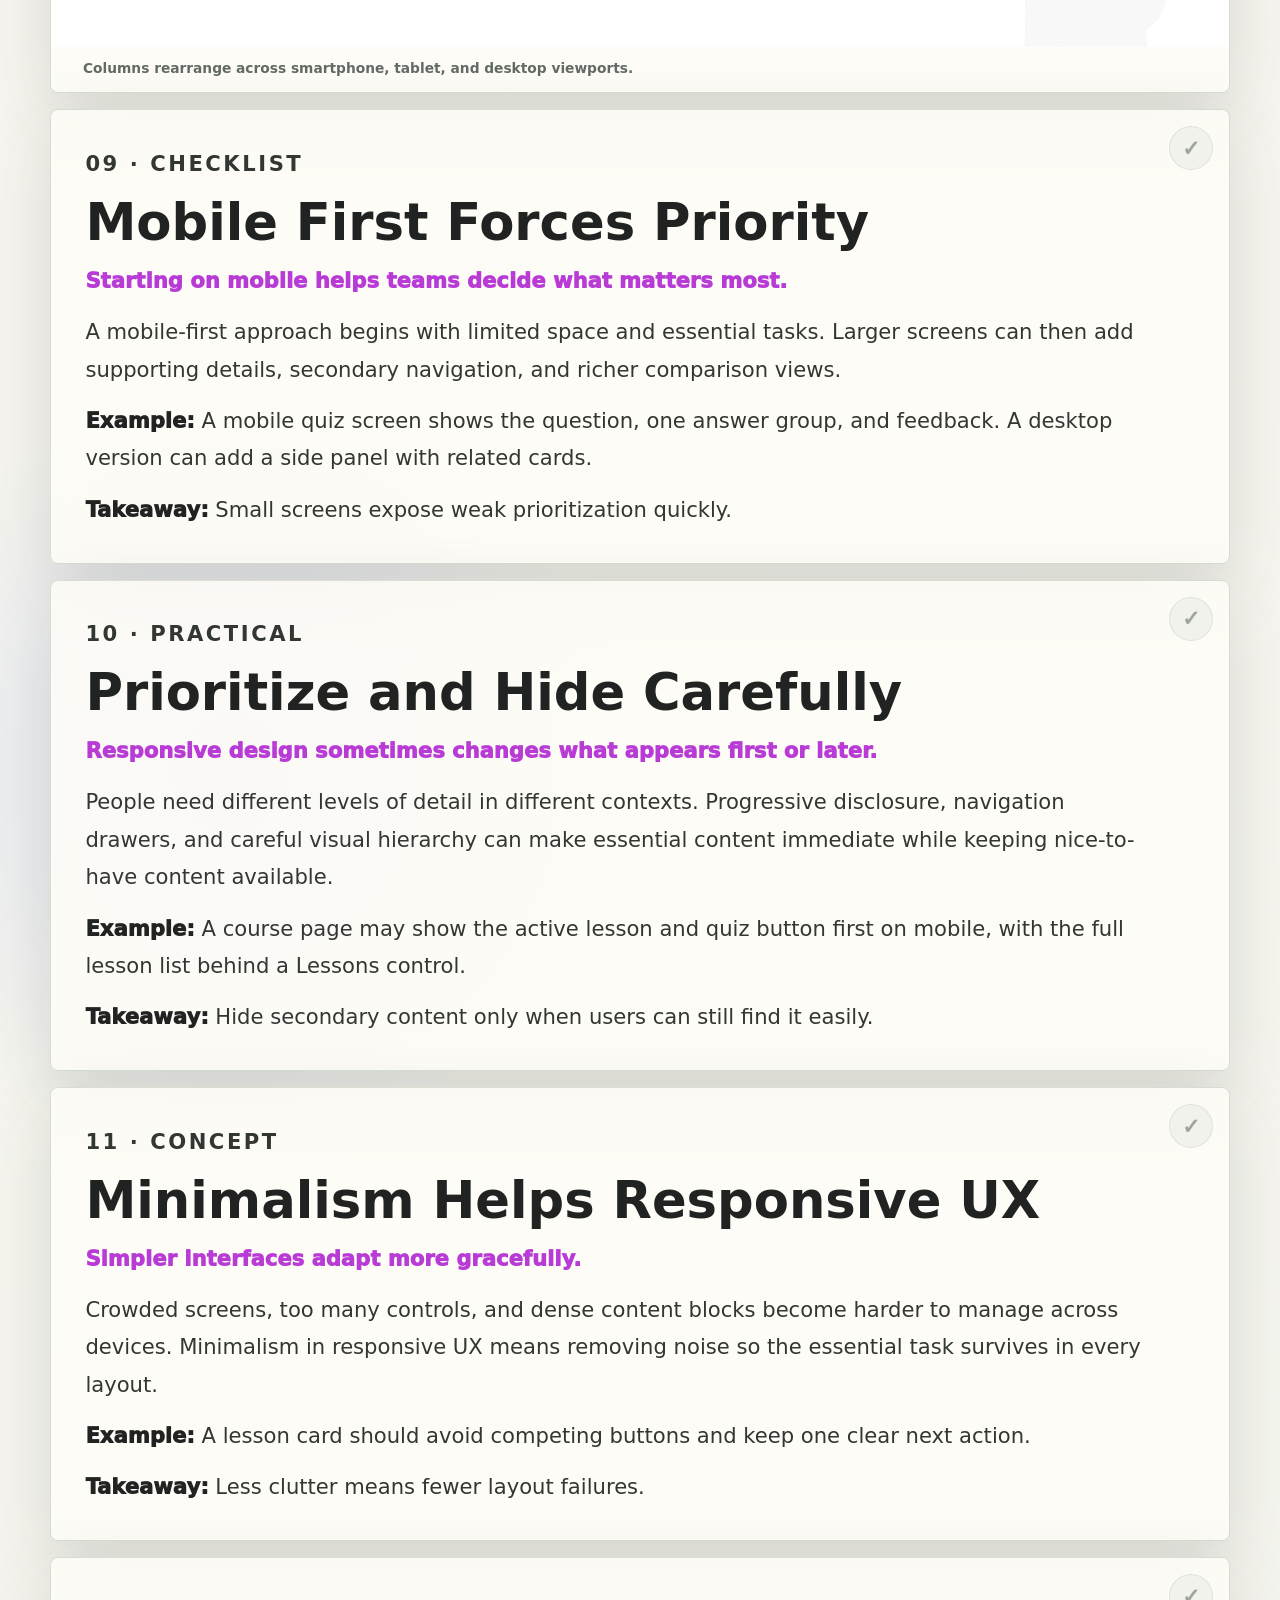
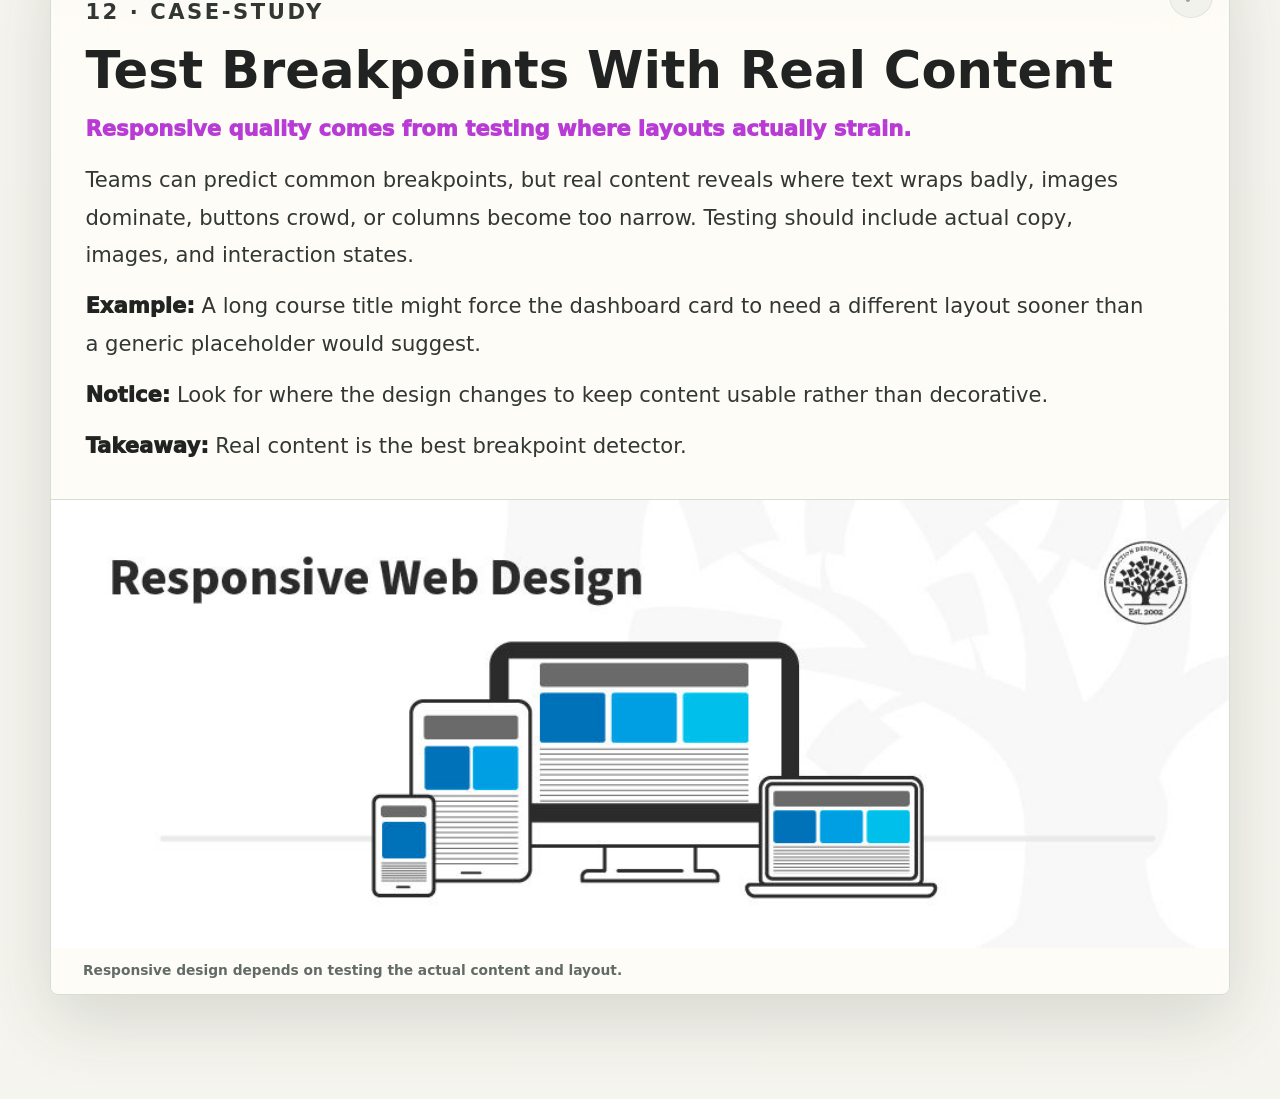
==== commit 045d4330: "Enlarge centered gear symbol" ====
--- a/courses/course-03-mobile-ux-design.html
+++ b/courses/course-03-mobile-ux-design.html
@@ -7,11 +7,11 @@
     <title>Responsive Design: Best Practices | UX Study App</title>
     <link rel="icon" href="../assets/app-icon.svg" type="image/svg+xml" />
     <link rel="manifest" href="../manifest.json" />
-    <link rel="stylesheet" href="../style.css?v=16" />
+    <link rel="stylesheet" href="../style.css?v=17" />
   </head>
   <body data-page="course" data-course-id="course-03">
     <header class="app-topbar simple-topbar">
-      <a class="back-link" href="../index.html?v=16">&lt; Courses</a>
+      <a class="back-link" href="../index.html?v=17">&lt; Courses</a>
       <button class="icon-button" type="button" data-open-settings aria-label="Open settings">
         <span class="gear-symbol" aria-hidden="true">⚙</span>
       </button>
@@ -78,7 +78,7 @@
       </div>
     </aside>
 
-    <script src="../data/course-03-mobile-ux-design.js?v=16"></script>
-    <script src="../app.js?v=16"></script>
+    <script src="../data/course-03-mobile-ux-design.js?v=17"></script>
+    <script src="../app.js?v=17"></script>
   </body>
 </html>
--- a/style.css
+++ b/style.css
@@ -309,11 +309,11 @@
   display: inline-flex;
   align-items: center;
   justify-content: center;
-  font-size: 2rem;
+  font-size: 2.35rem;
   line-height: 1;
   width: 1em;
   height: 1em;
-  transform: translateY(0.02em) scale(1.18);
+  transform: translateY(0.02em) scale(1.25);
   transform-origin: center;
 }
 
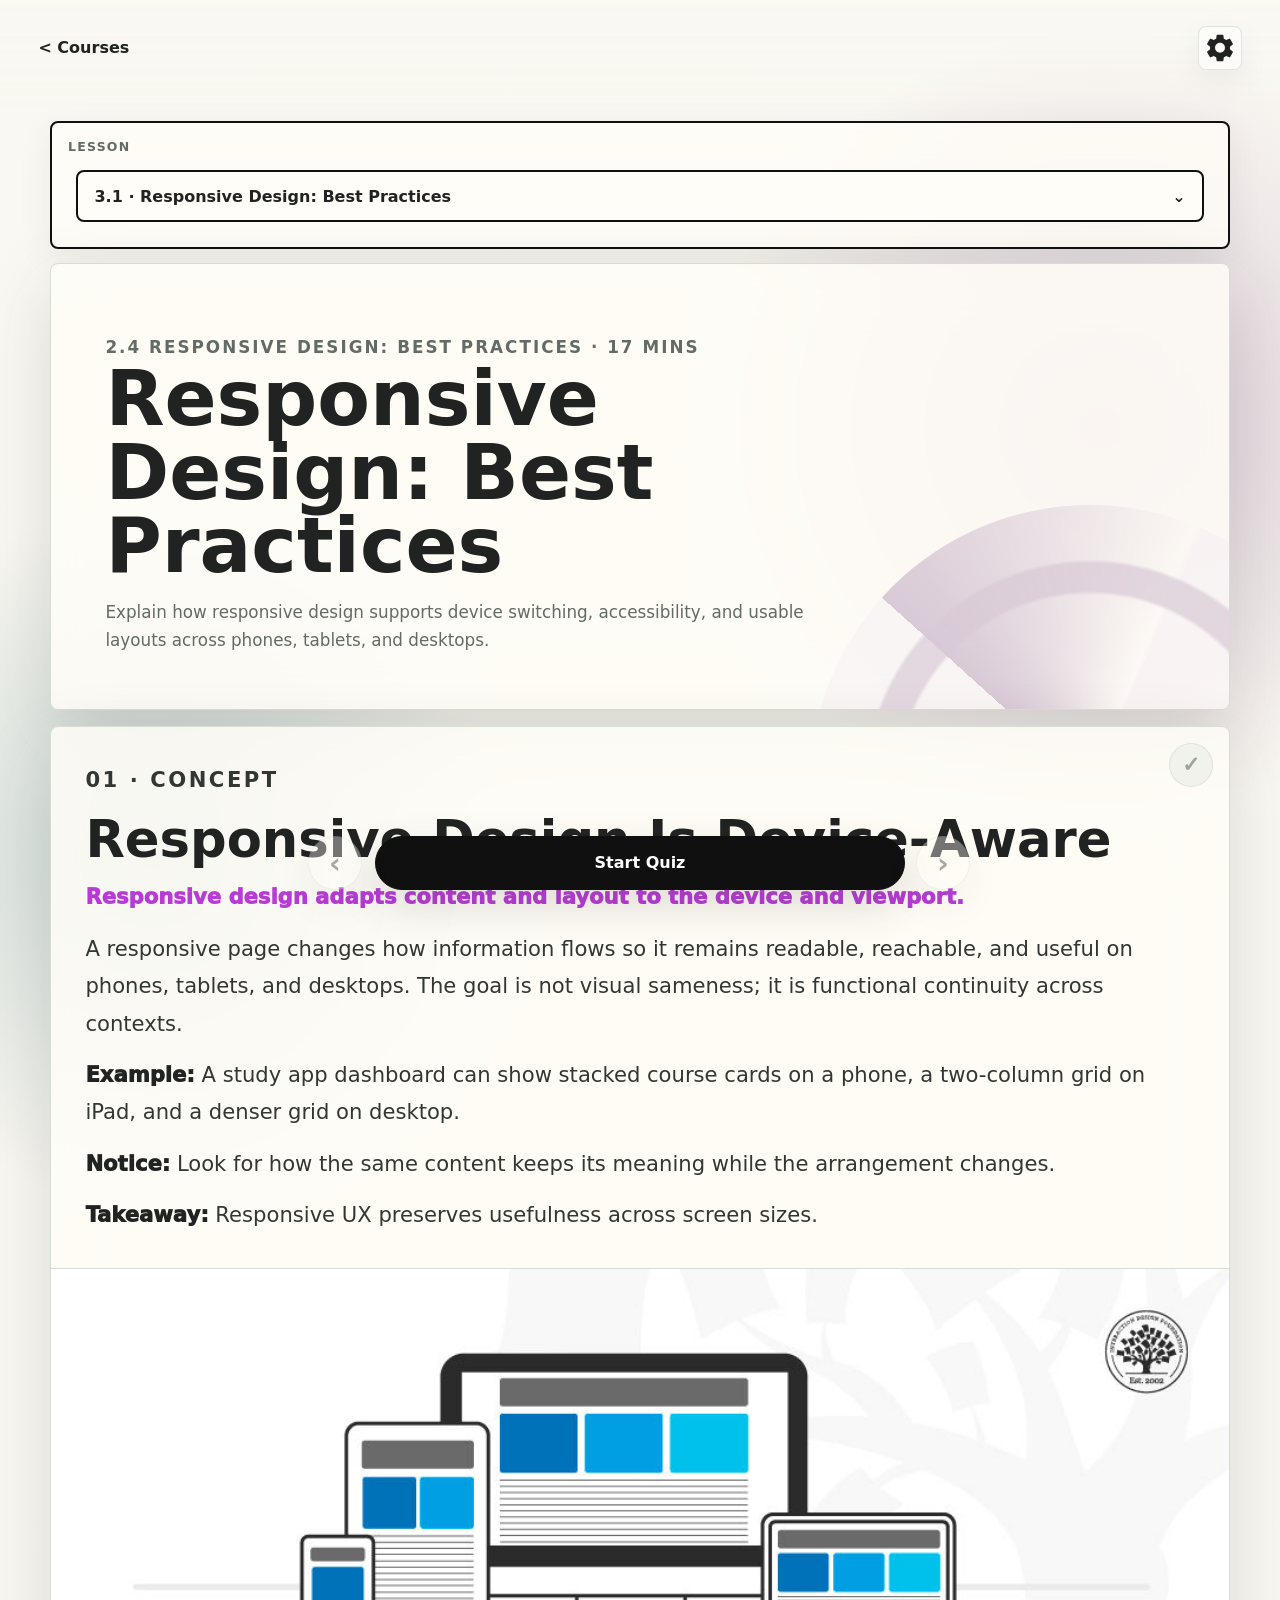
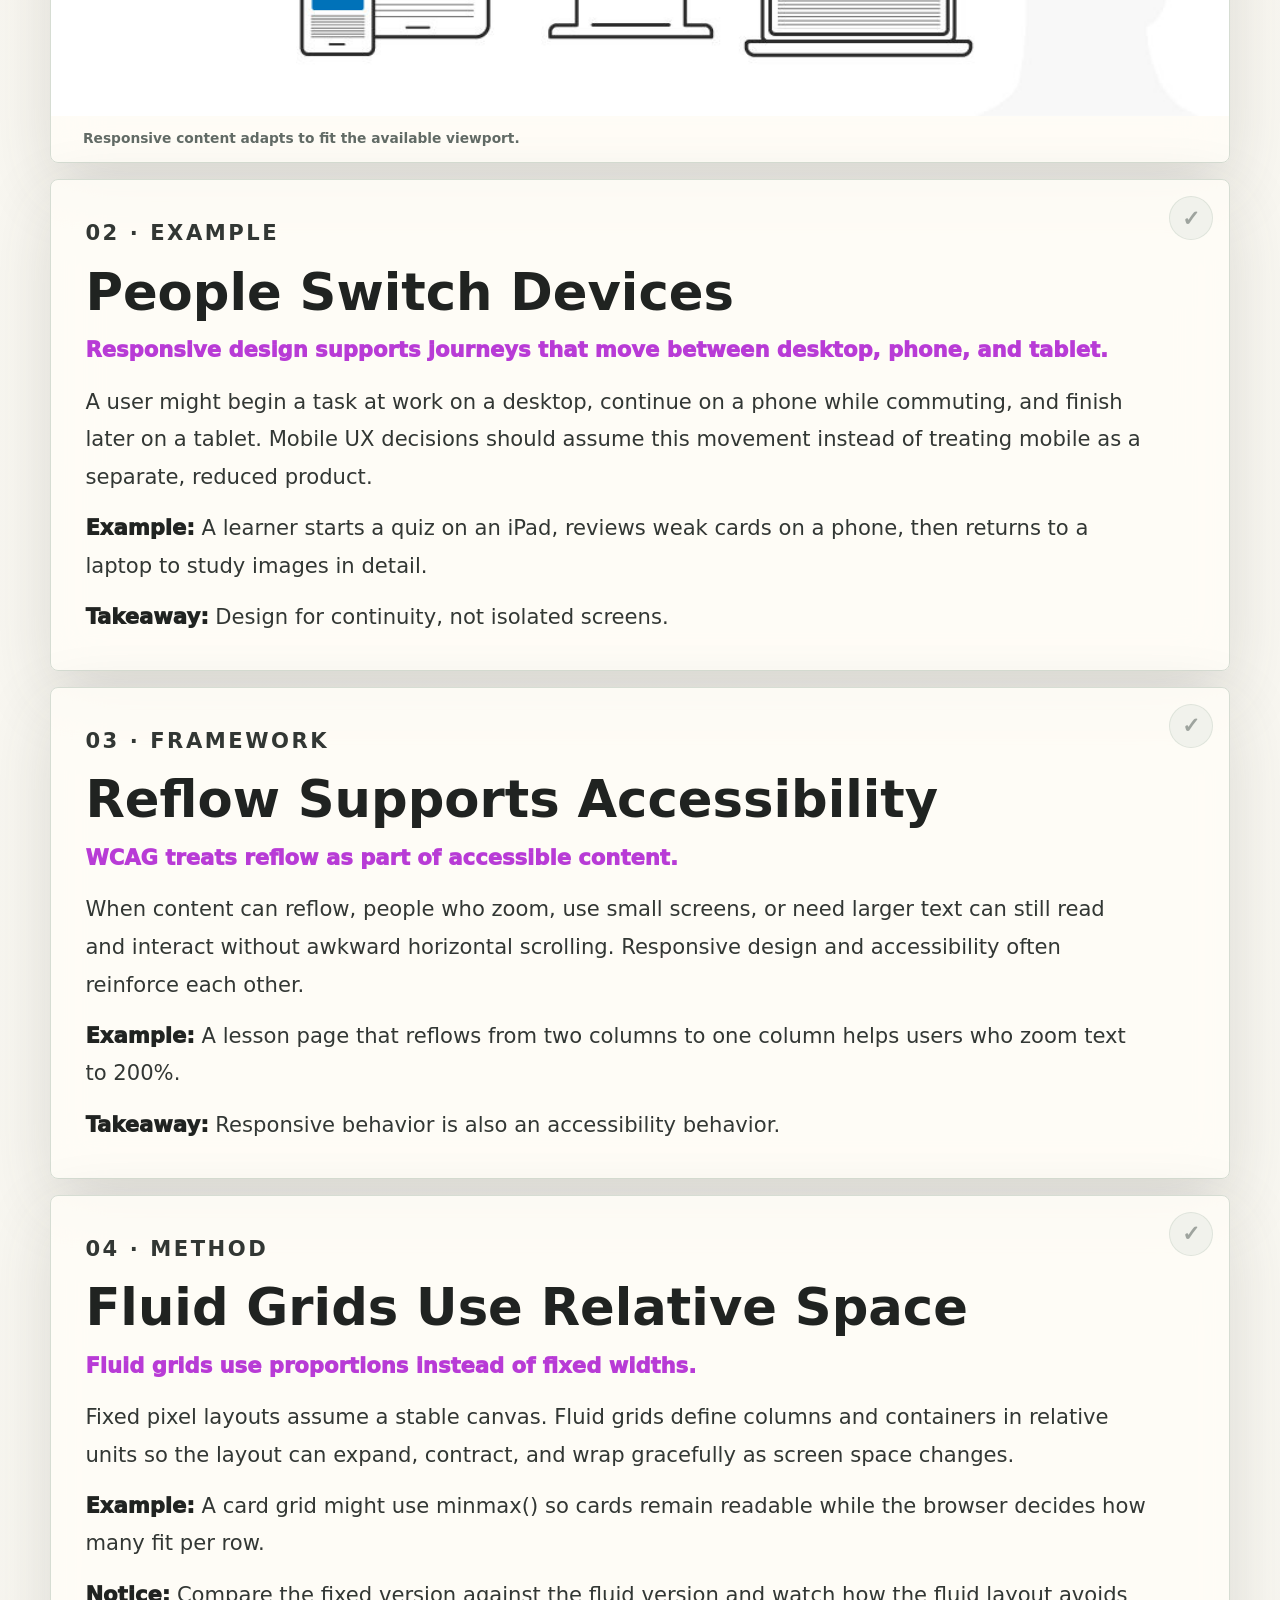
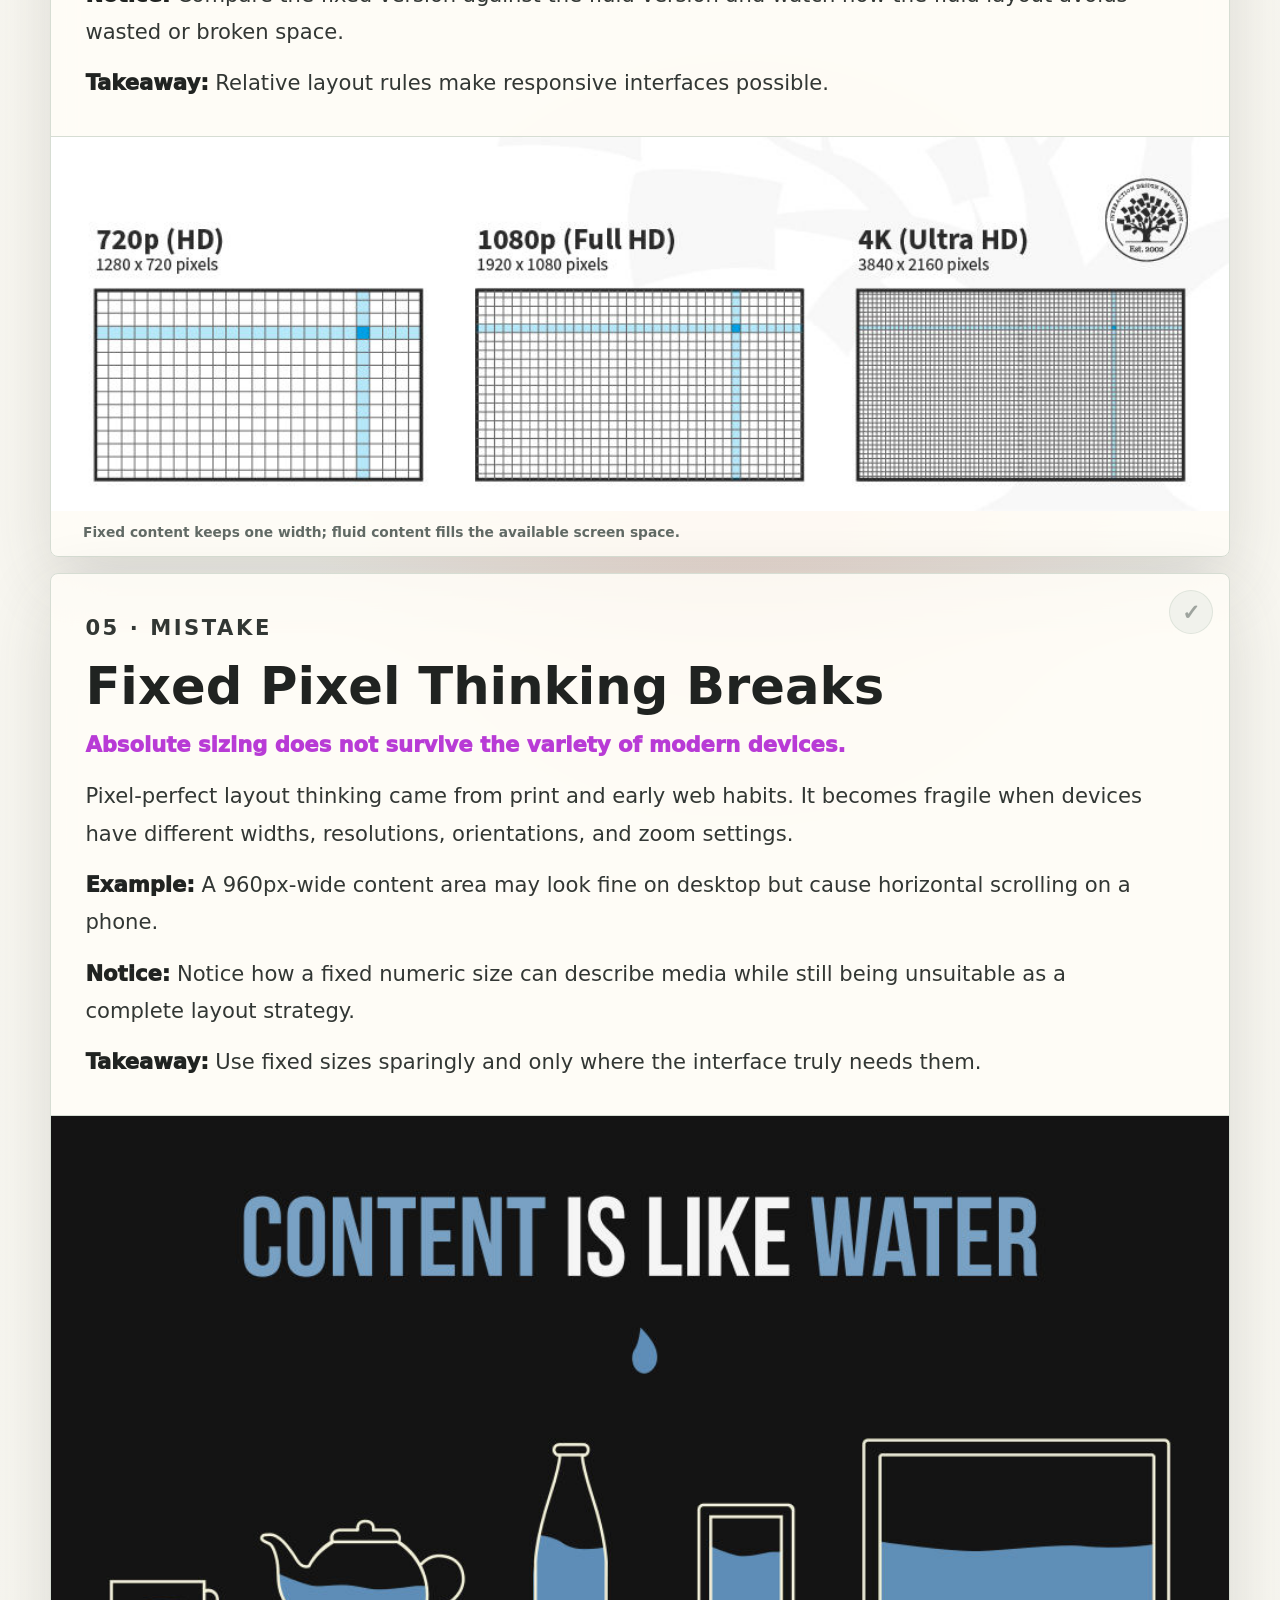
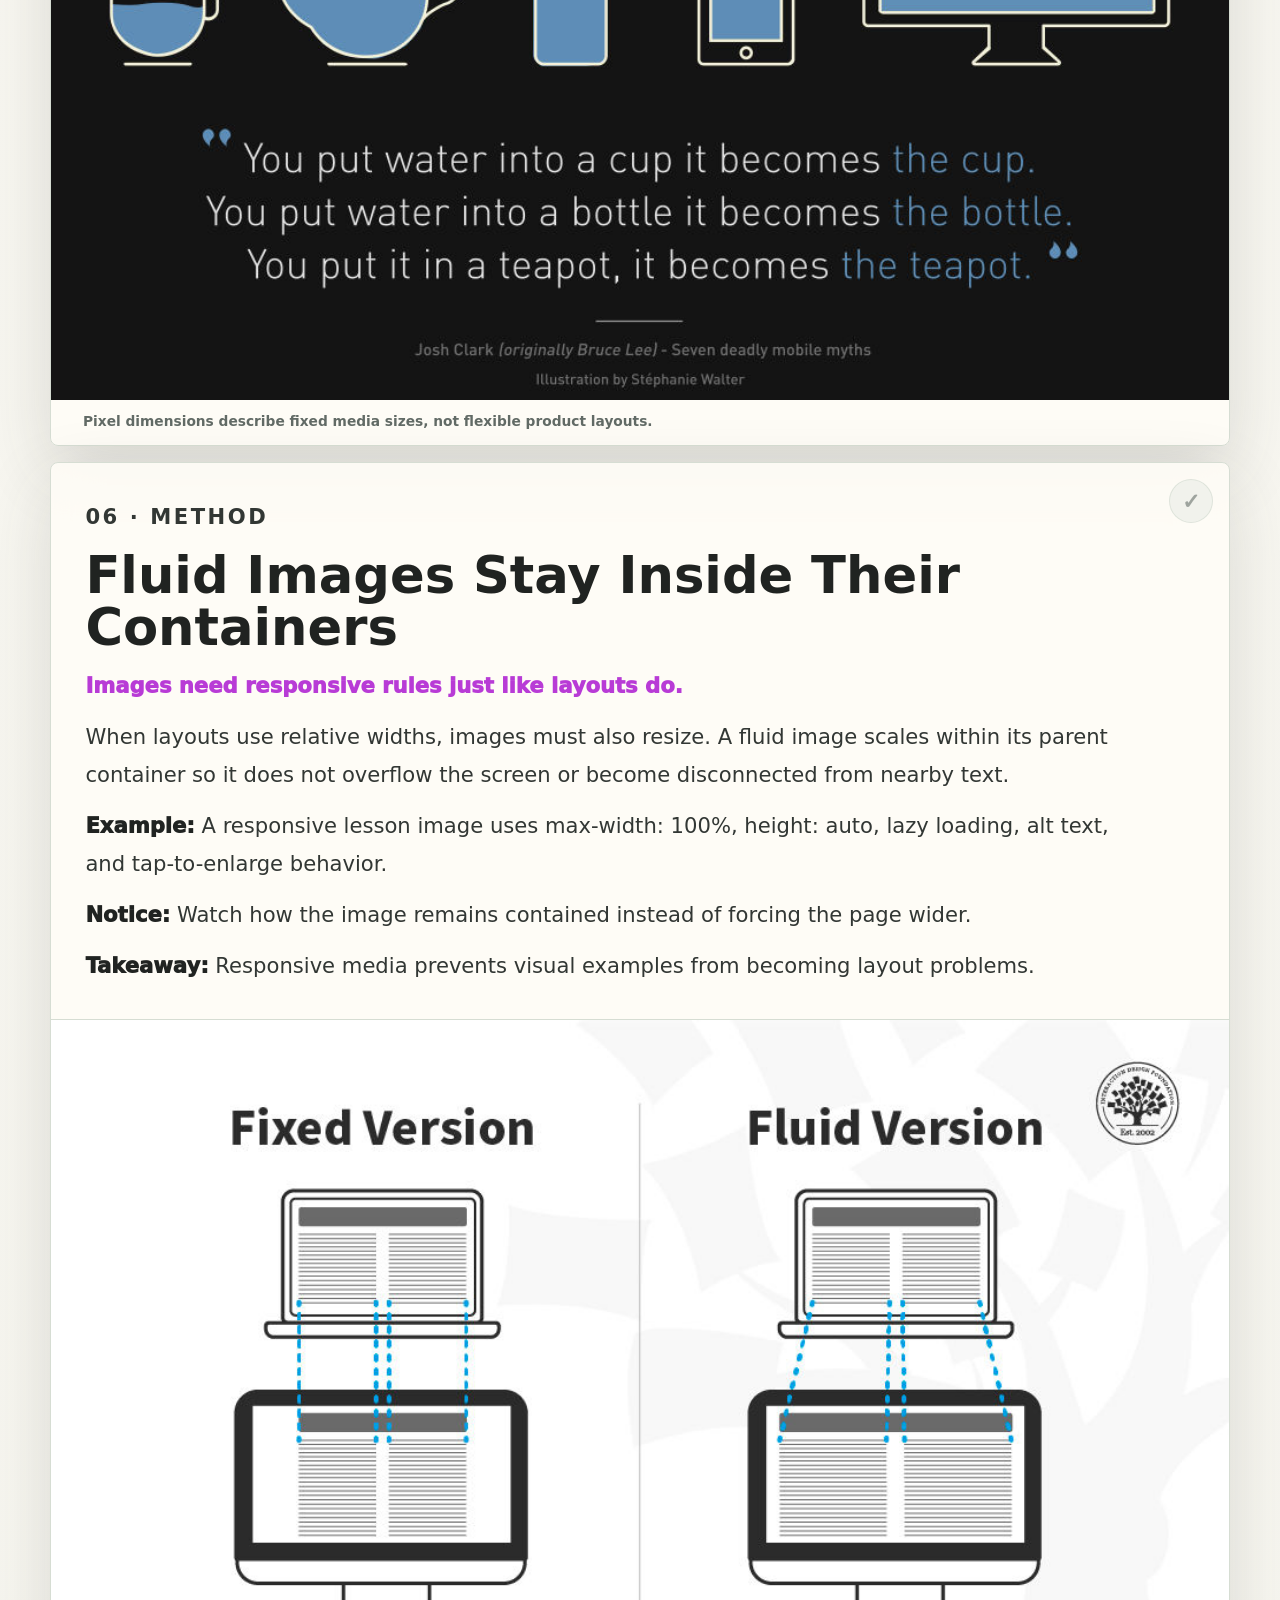
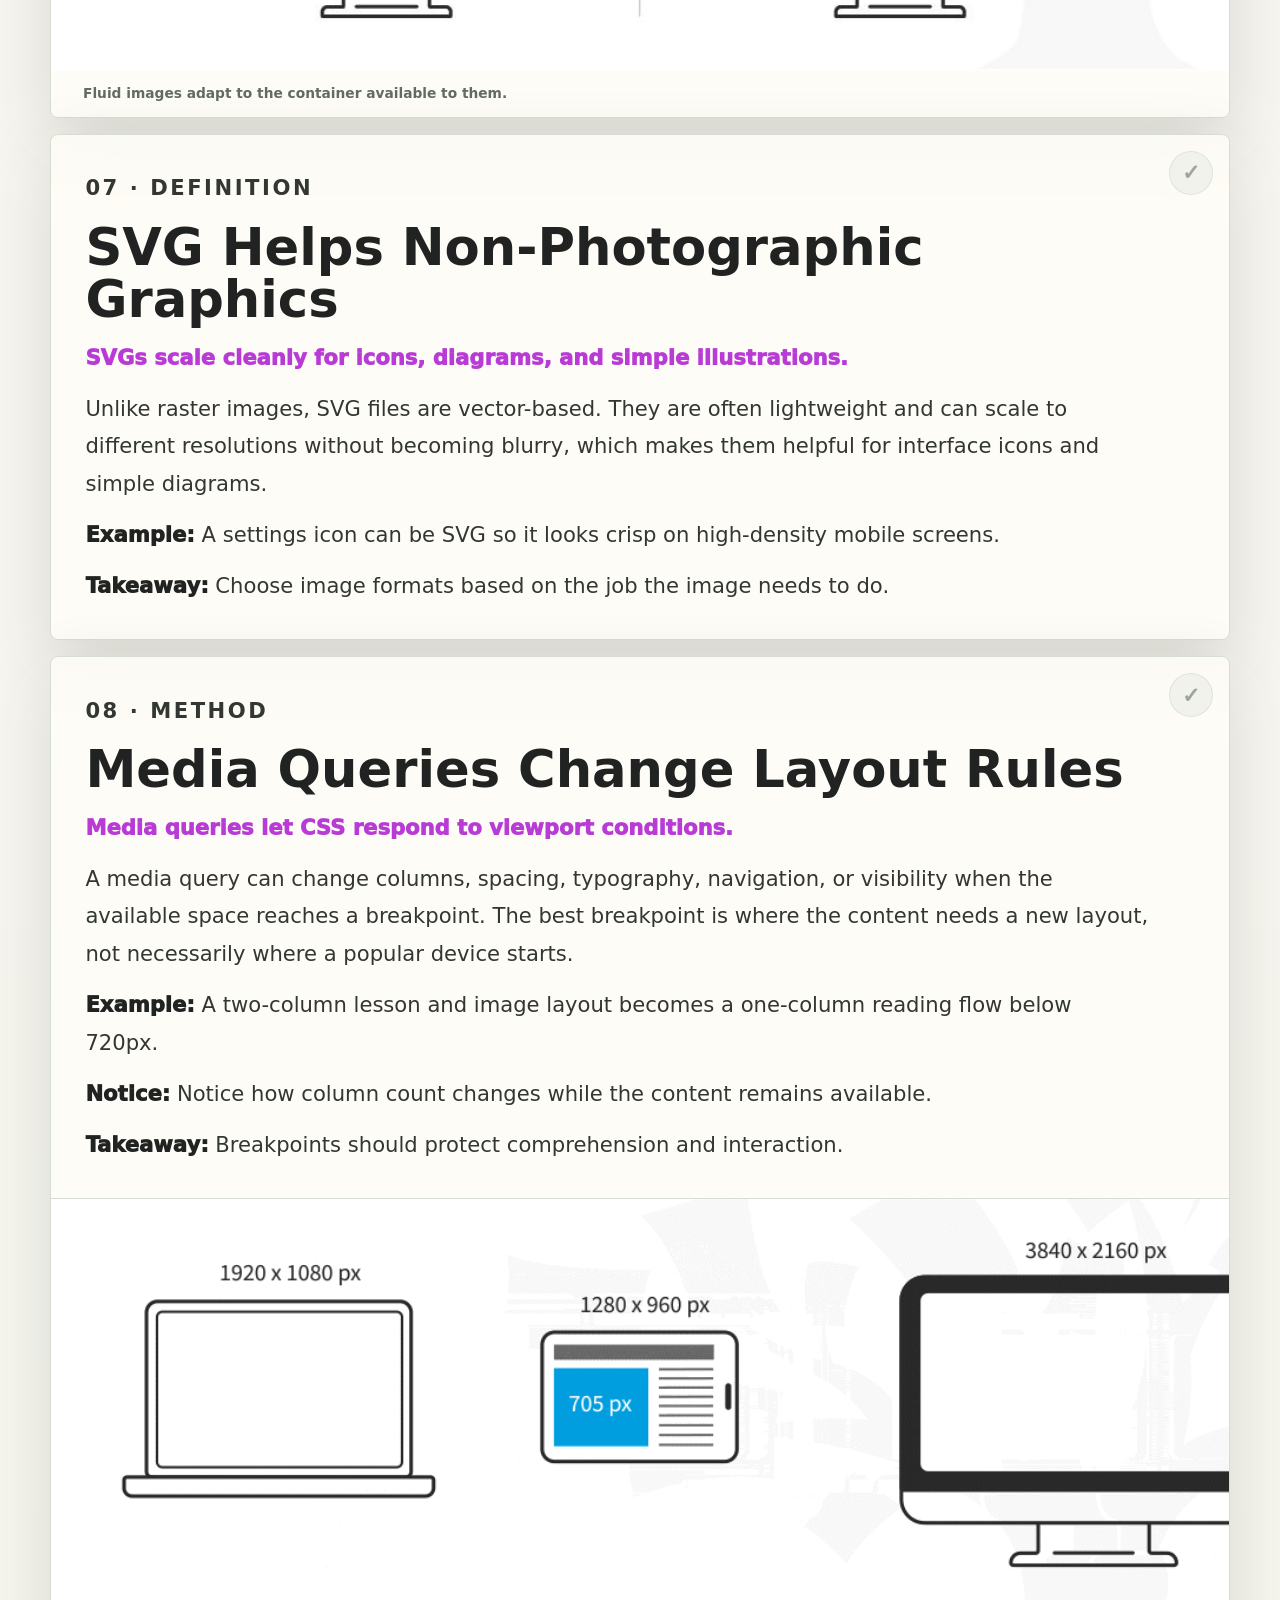
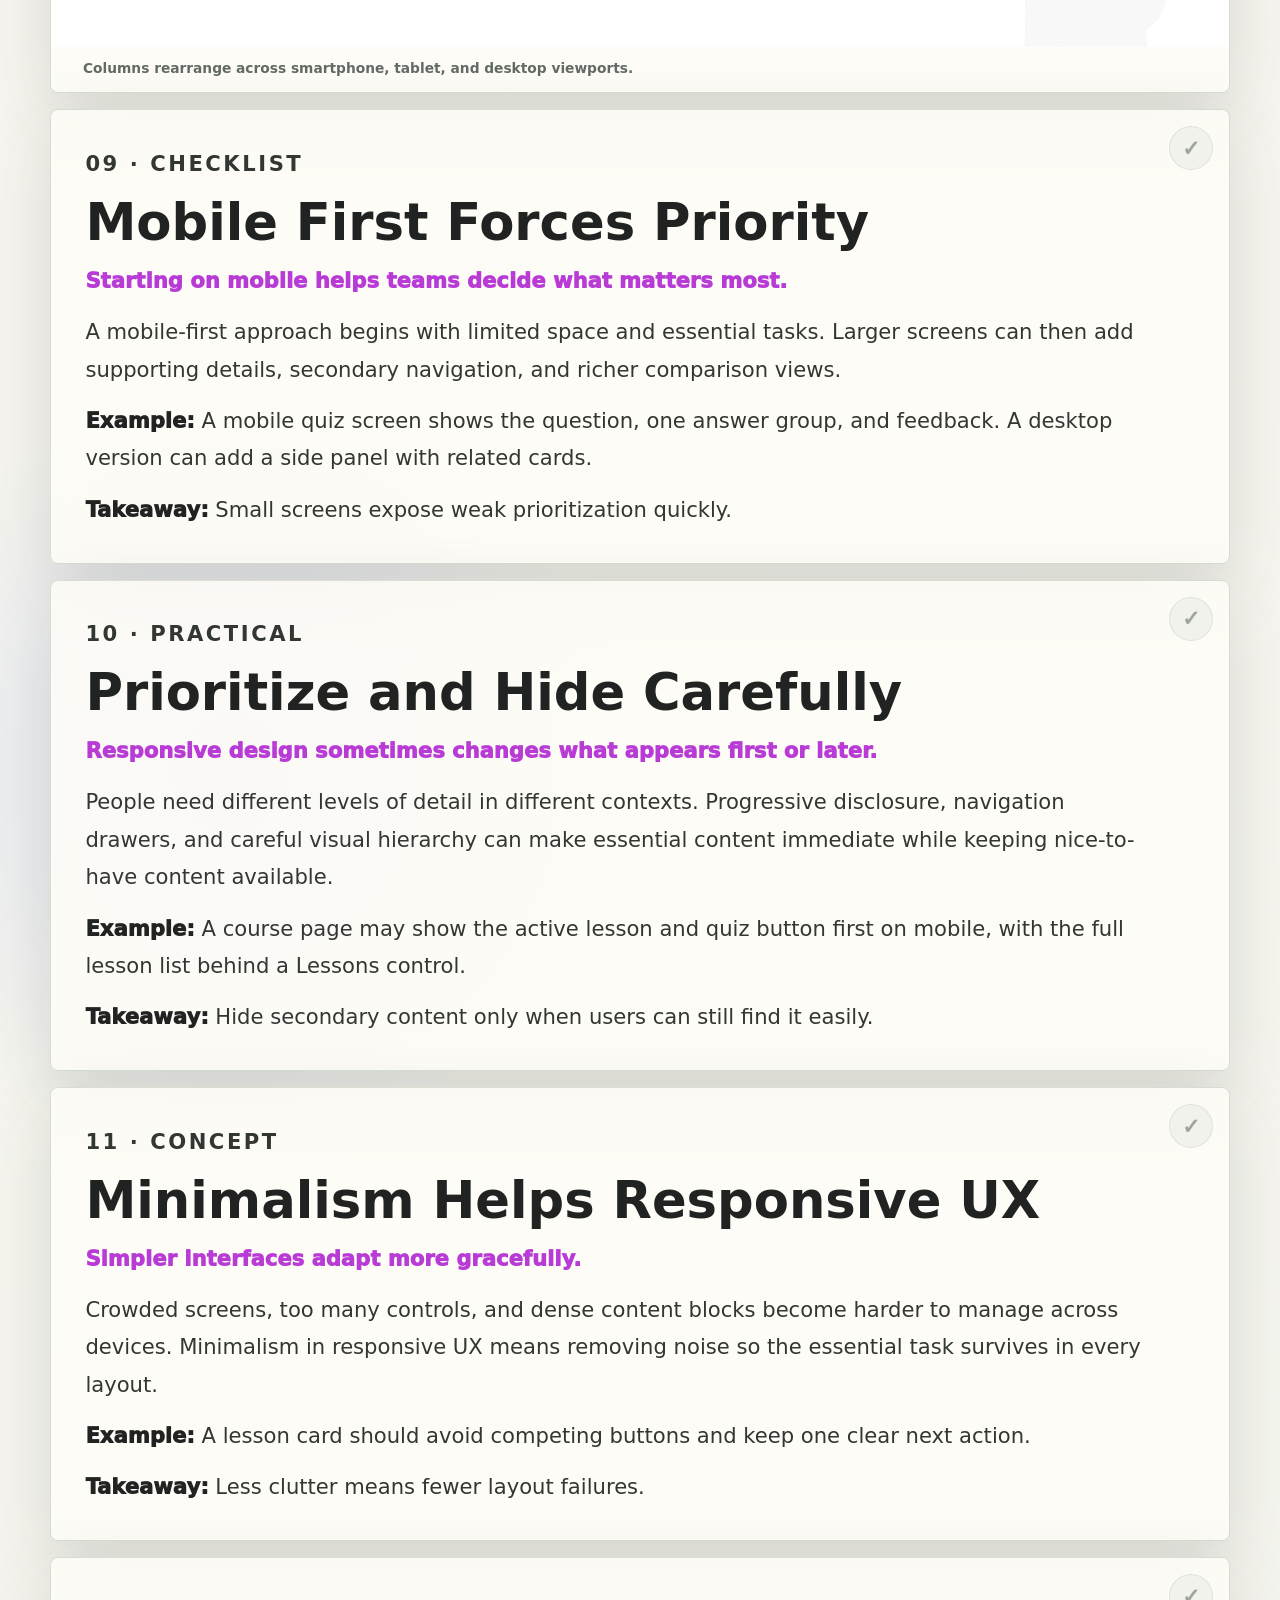
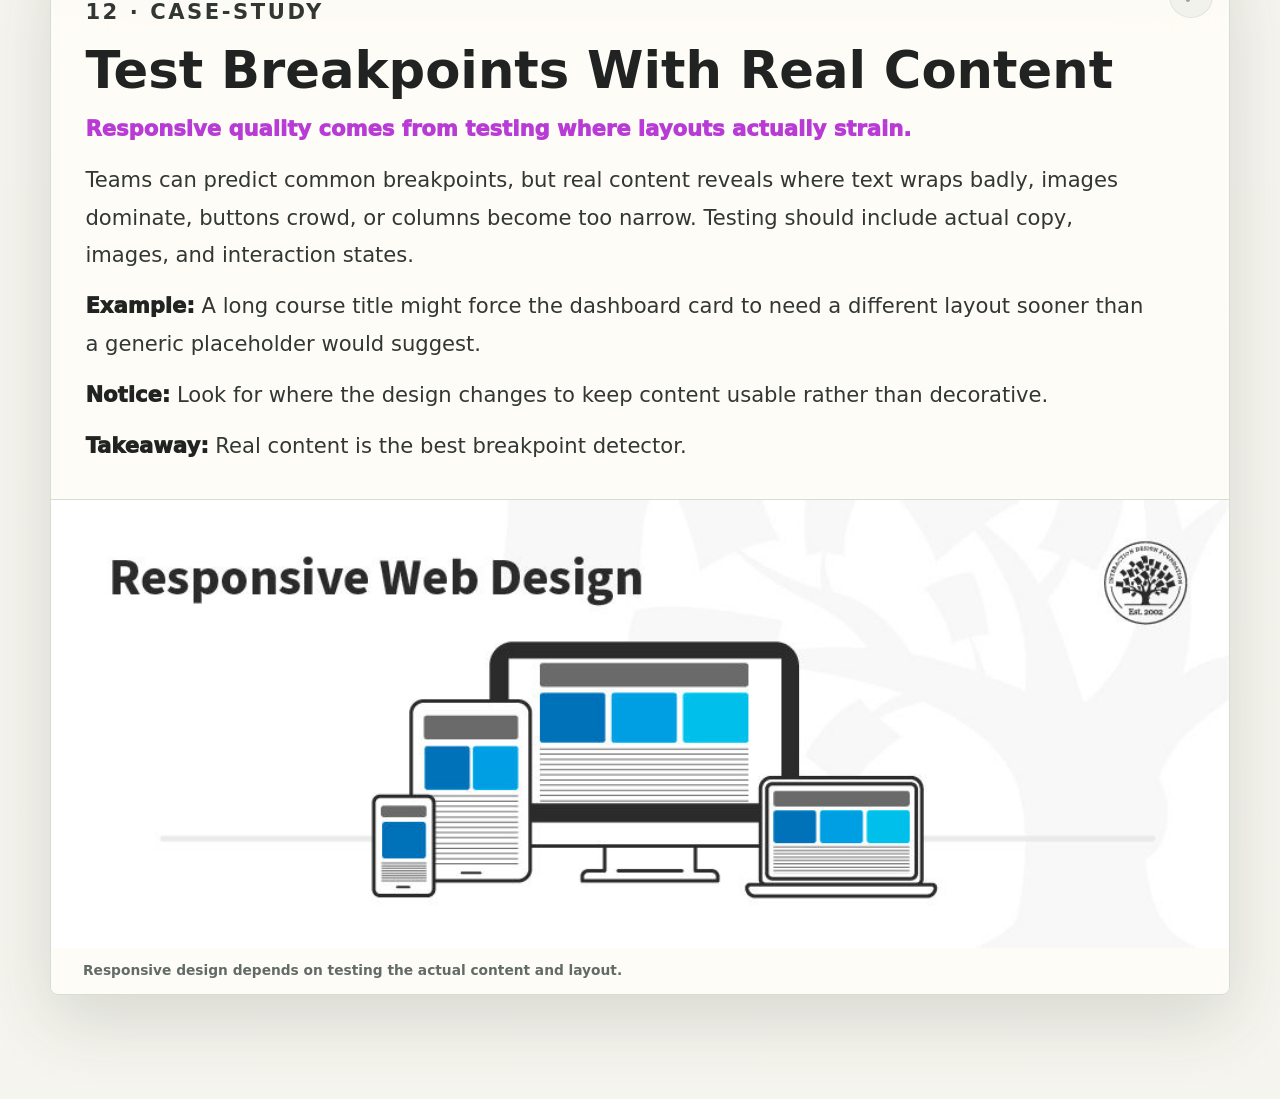
==== commit 8be888ae: "Use CSS gear icon mask" ====
--- a/courses/course-03-mobile-ux-design.html
+++ b/courses/course-03-mobile-ux-design.html
@@ -7,13 +7,13 @@
     <title>Responsive Design: Best Practices | UX Study App</title>
     <link rel="icon" href="../assets/app-icon.svg" type="image/svg+xml" />
     <link rel="manifest" href="../manifest.json" />
-    <link rel="stylesheet" href="../style.css?v=17" />
+    <link rel="stylesheet" href="../style.css?v=18" />
   </head>
   <body data-page="course" data-course-id="course-03">
     <header class="app-topbar simple-topbar">
-      <a class="back-link" href="../index.html?v=17">&lt; Courses</a>
+      <a class="back-link" href="../index.html?v=18">&lt; Courses</a>
       <button class="icon-button" type="button" data-open-settings aria-label="Open settings">
-        <span class="gear-symbol" aria-hidden="true">⚙</span>
+        <span class="gear-symbol" aria-hidden="true"></span>
       </button>
     </header>
 
@@ -78,7 +78,7 @@
       </div>
     </aside>
 
-    <script src="../data/course-03-mobile-ux-design.js?v=17"></script>
-    <script src="../app.js?v=17"></script>
+    <script src="../data/course-03-mobile-ux-design.js?v=18"></script>
+    <script src="../app.js?v=18"></script>
   </body>
 </html>
--- a/style.css
+++ b/style.css
@@ -306,15 +306,12 @@
 }
 
 .gear-symbol {
-  display: inline-flex;
-  align-items: center;
-  justify-content: center;
-  font-size: 2.35rem;
-  line-height: 1;
-  width: 1em;
-  height: 1em;
-  transform: translateY(0.02em) scale(1.25);
-  transform-origin: center;
+  display: block;
+  width: 32px;
+  height: 32px;
+  background: currentColor;
+  mask: url("data:image/svg+xml,%3Csvg viewBox='0 0 24 24' xmlns='http://www.w3.org/2000/svg'%3E%3Cpath fill='black' d='M19.43 12.98c.04-.32.07-.65.07-.98s-.02-.66-.07-.98l2.11-1.65c.19-.15.24-.42.12-.64l-2-3.46c-.12-.22-.37-.31-.6-.22l-2.49 1a7.28 7.28 0 0 0-1.69-.98L14.5 2.42A.5.5 0 0 0 14 2h-4a.5.5 0 0 0-.5.42L9.12 5.07c-.61.24-1.18.56-1.69.98l-2.49-1a.5.5 0 0 0-.6.22l-2 3.46a.5.5 0 0 0 .12.64l2.11 1.65a7.93 7.93 0 0 0 0 1.96l-2.11 1.65a.5.5 0 0 0-.12.64l2 3.46c.12.22.37.31.6.22l2.49-1c.51.4 1.08.73 1.69.98l.38 2.65c.04.24.25.42.5.42h4c.25 0 .46-.18.5-.42l.38-2.65c.61-.24 1.18-.56 1.69-.98l2.49 1c.23.08.48 0 .6-.22l2-3.46a.5.5 0 0 0-.12-.64l-2.11-1.65ZM12 15.5A3.5 3.5 0 1 1 12 8a3.5 3.5 0 0 1 0 7.5Z'/%3E%3C/svg%3E") center / contain no-repeat;
+  -webkit-mask: url("data:image/svg+xml,%3Csvg viewBox='0 0 24 24' xmlns='http://www.w3.org/2000/svg'%3E%3Cpath fill='black' d='M19.43 12.98c.04-.32.07-.65.07-.98s-.02-.66-.07-.98l2.11-1.65c.19-.15.24-.42.12-.64l-2-3.46c-.12-.22-.37-.31-.6-.22l-2.49 1a7.28 7.28 0 0 0-1.69-.98L14.5 2.42A.5.5 0 0 0 14 2h-4a.5.5 0 0 0-.5.42L9.12 5.07c-.61.24-1.18.56-1.69.98l-2.49-1a.5.5 0 0 0-.6.22l-2 3.46a.5.5 0 0 0 .12.64l2.11 1.65a7.93 7.93 0 0 0 0 1.96l-2.11 1.65a.5.5 0 0 0-.12.64l2 3.46c.12.22.37.31.6.22l2.49-1c.51.4 1.08.73 1.69.98l.38 2.65c.04.24.25.42.5.42h4c.25 0 .46-.18.5-.42l.38-2.65c.61-.24 1.18-.56 1.69-.98l2.49 1c.23.08.48 0 .6-.22l2-3.46a.5.5 0 0 0-.12-.64l-2.11-1.65ZM12 15.5A3.5 3.5 0 1 1 12 8a3.5 3.5 0 0 1 0 7.5Z'/%3E%3C/svg%3E") center / contain no-repeat;
 }
 
 .shell,
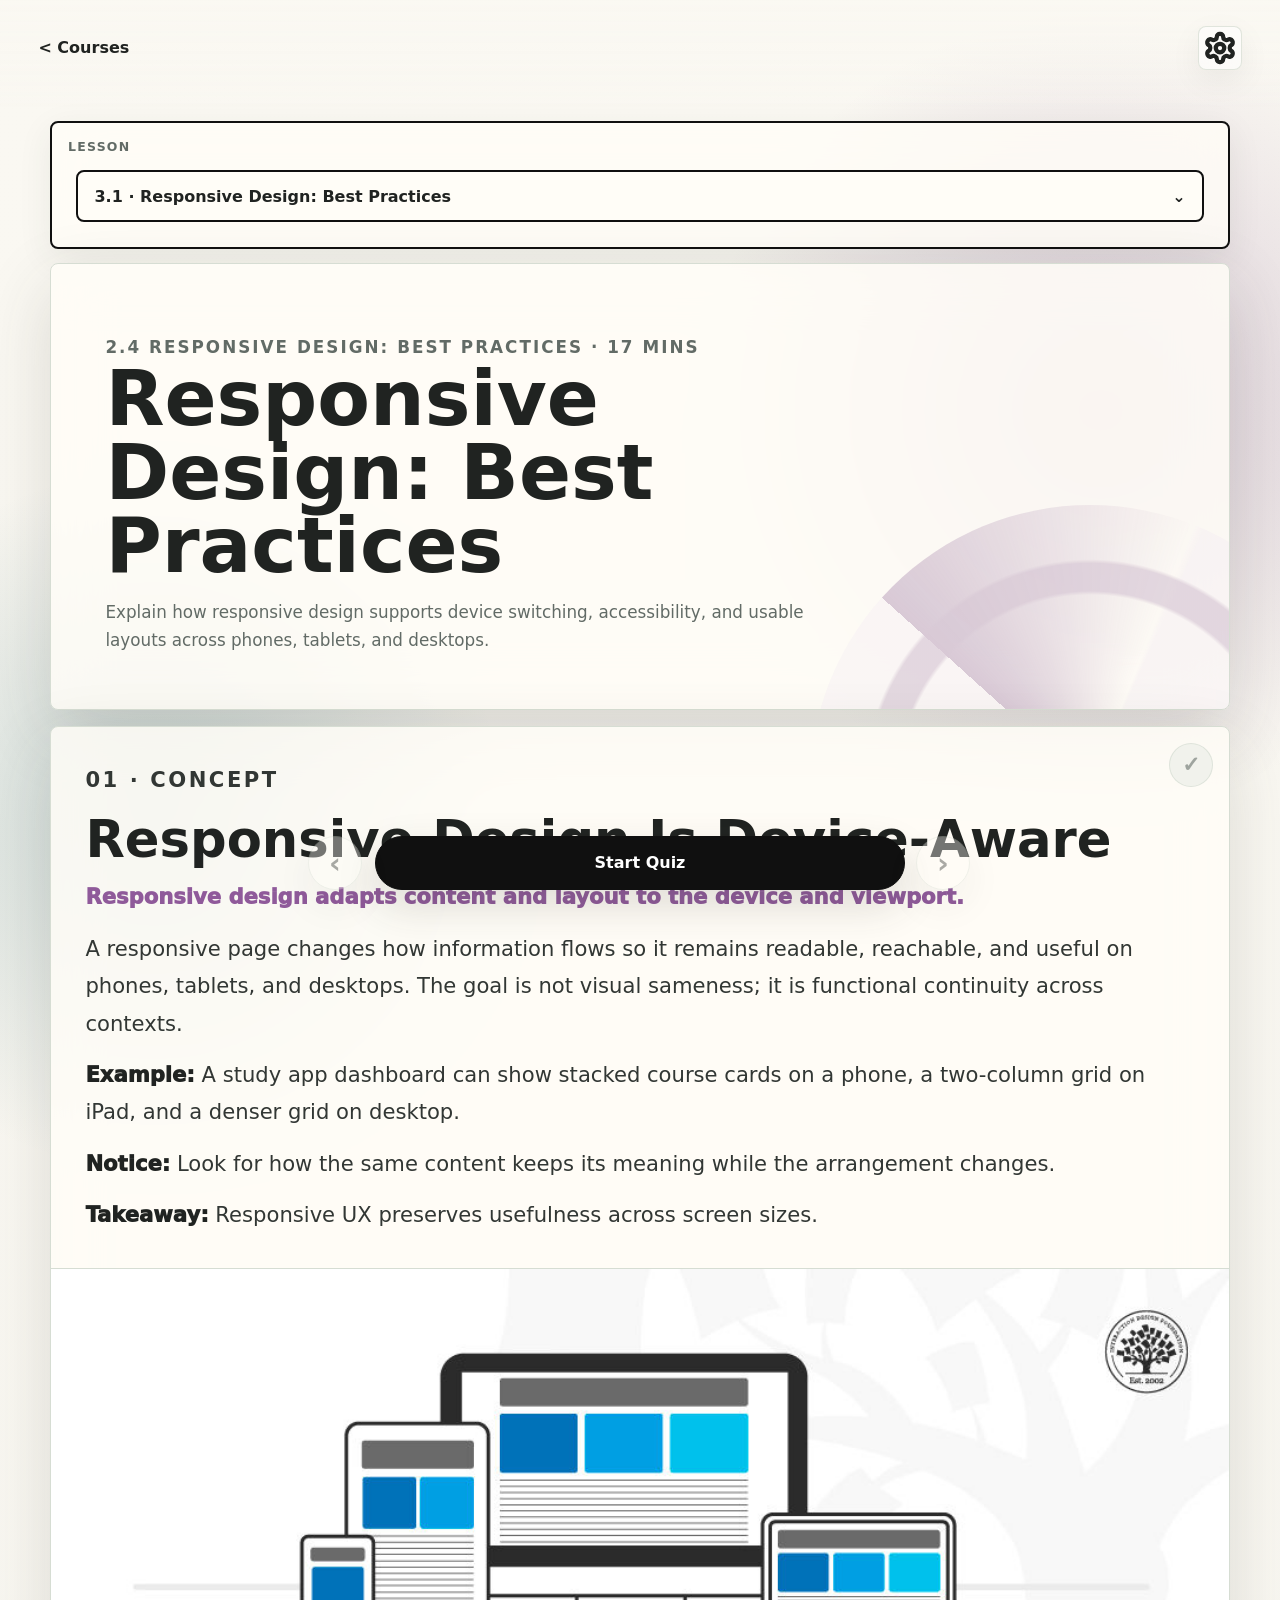
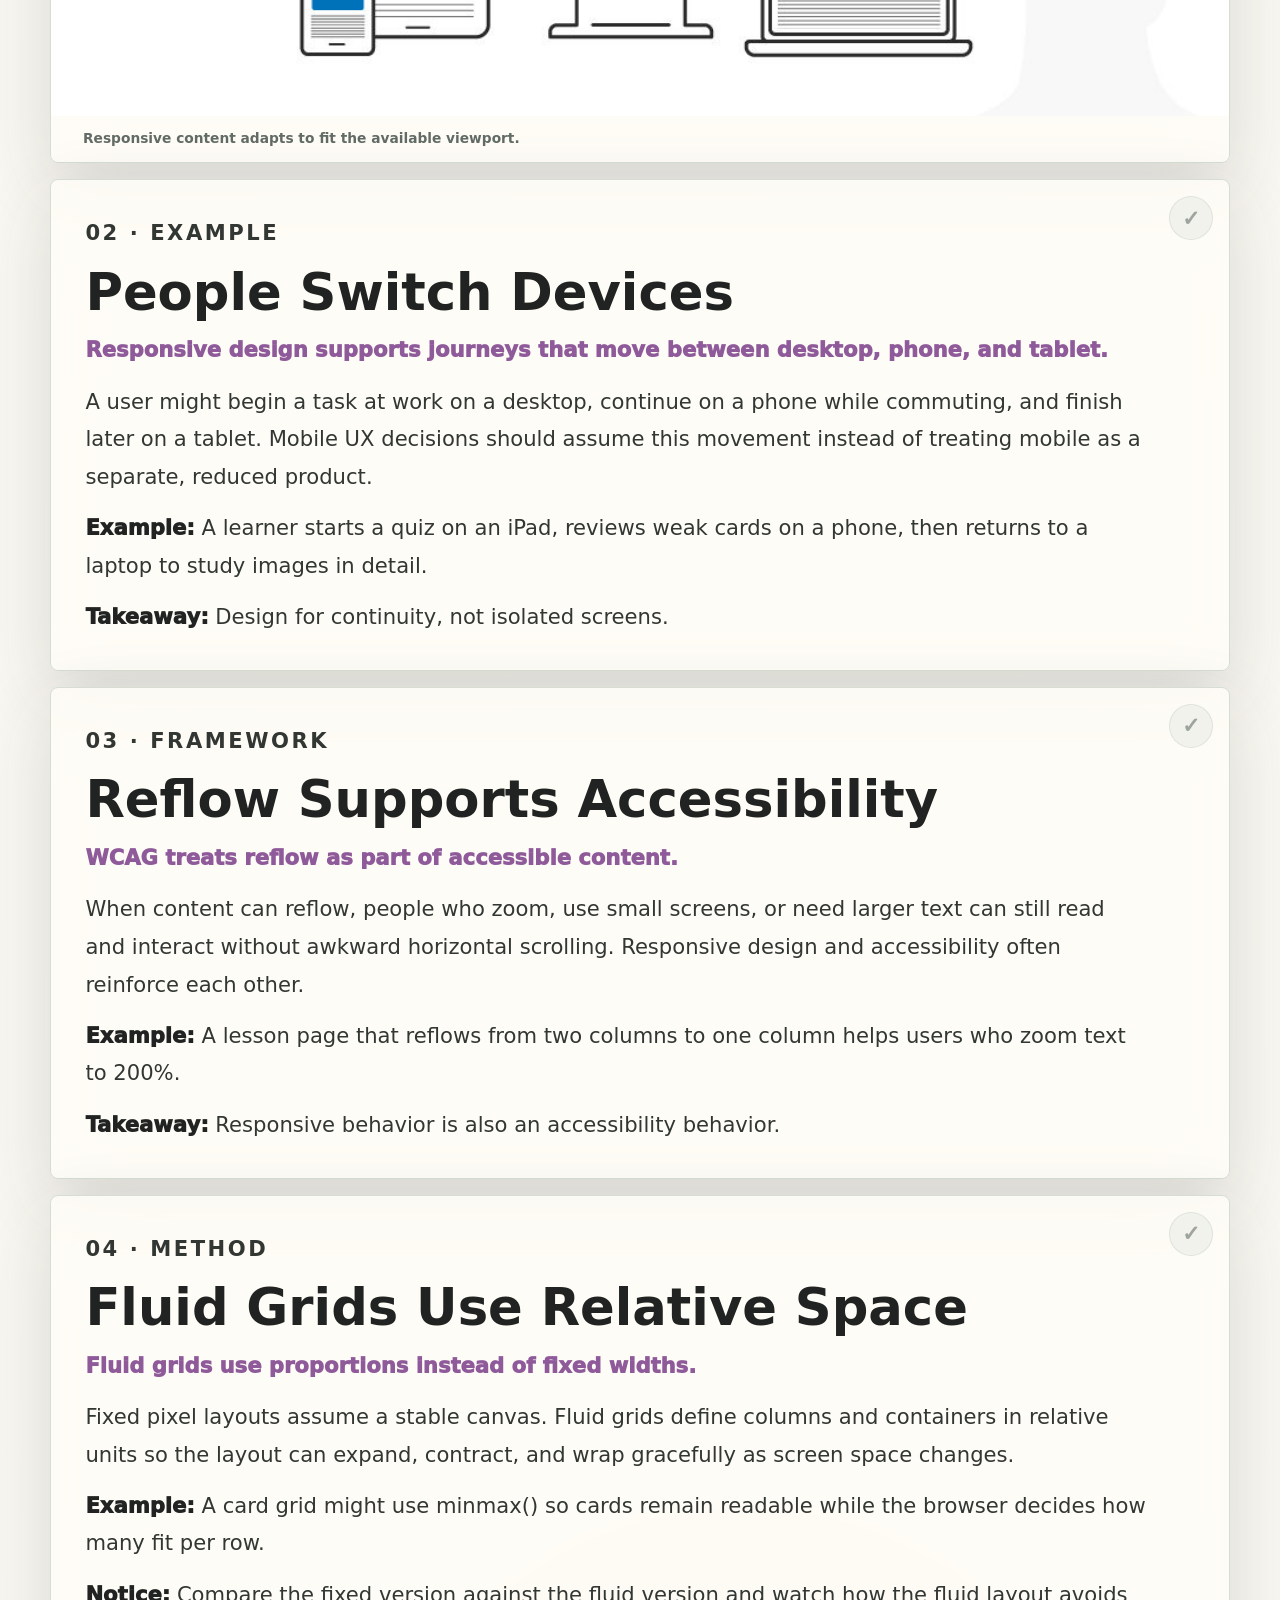
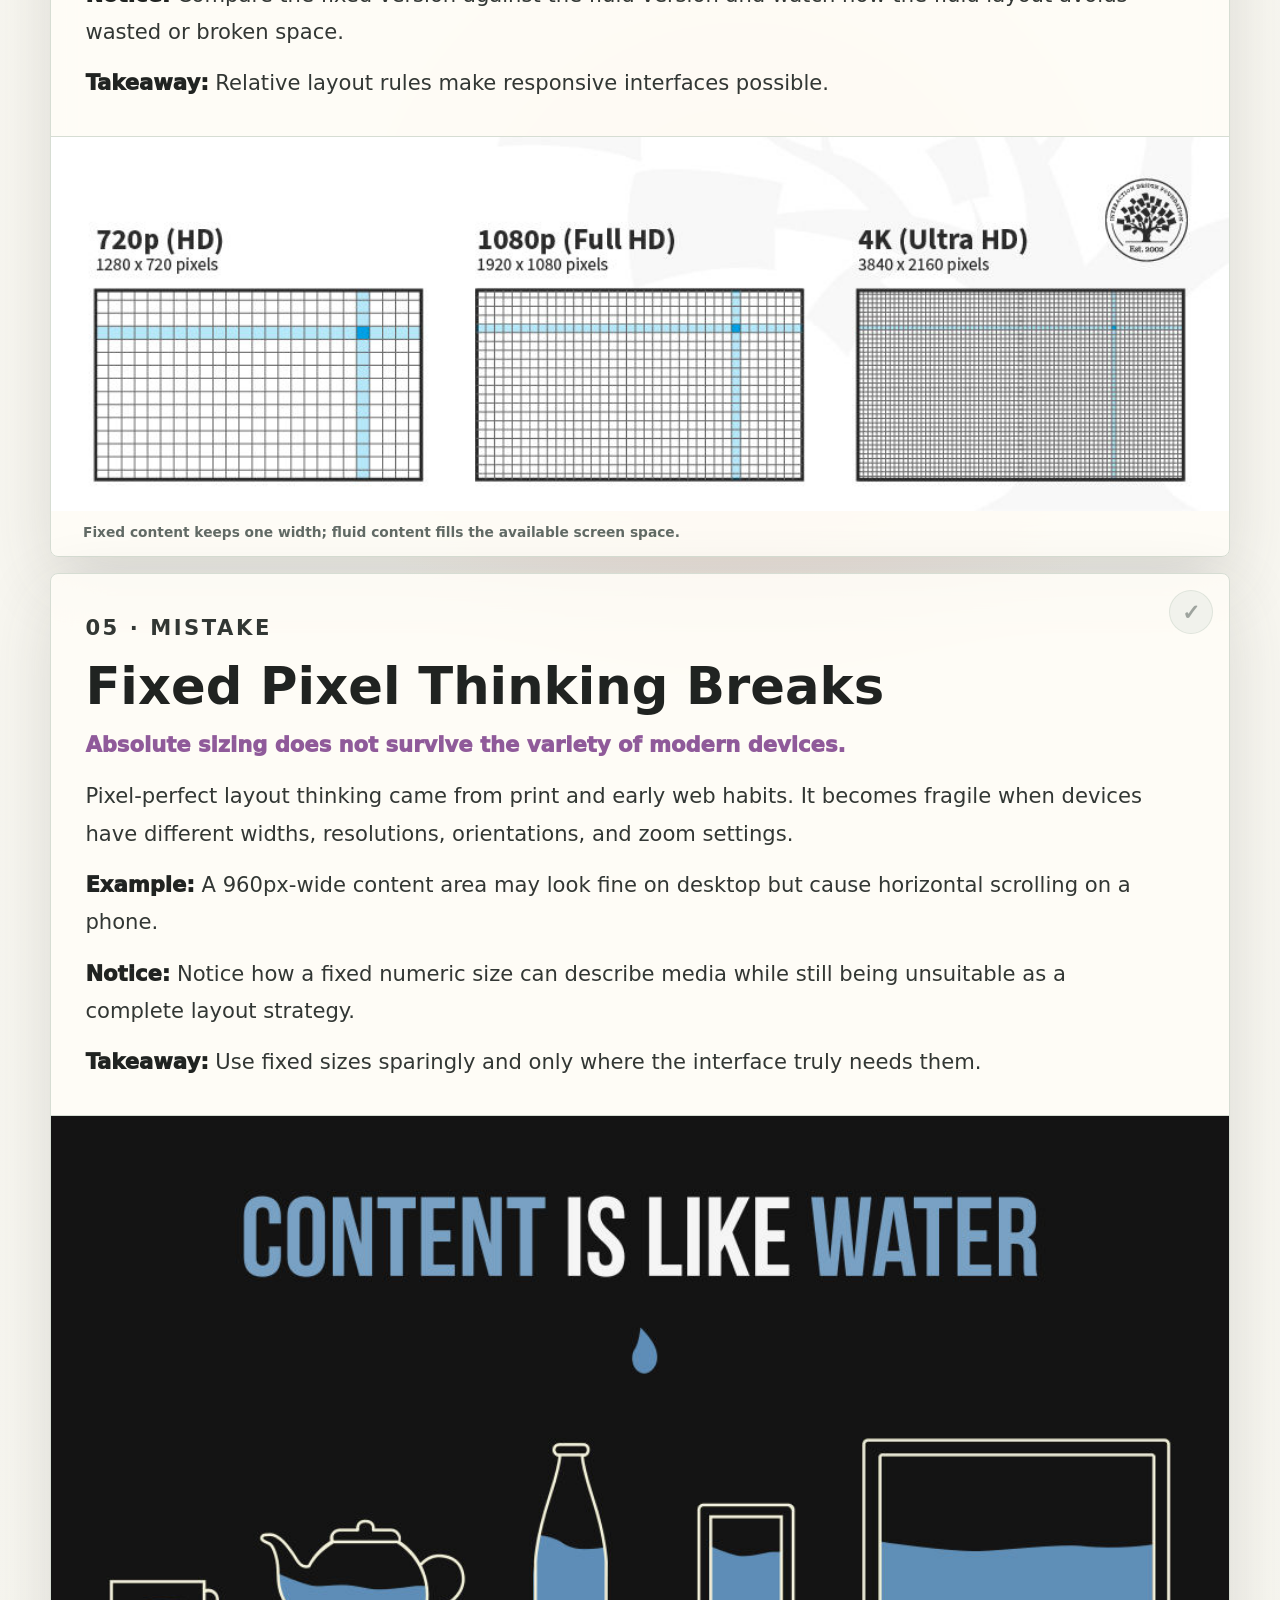
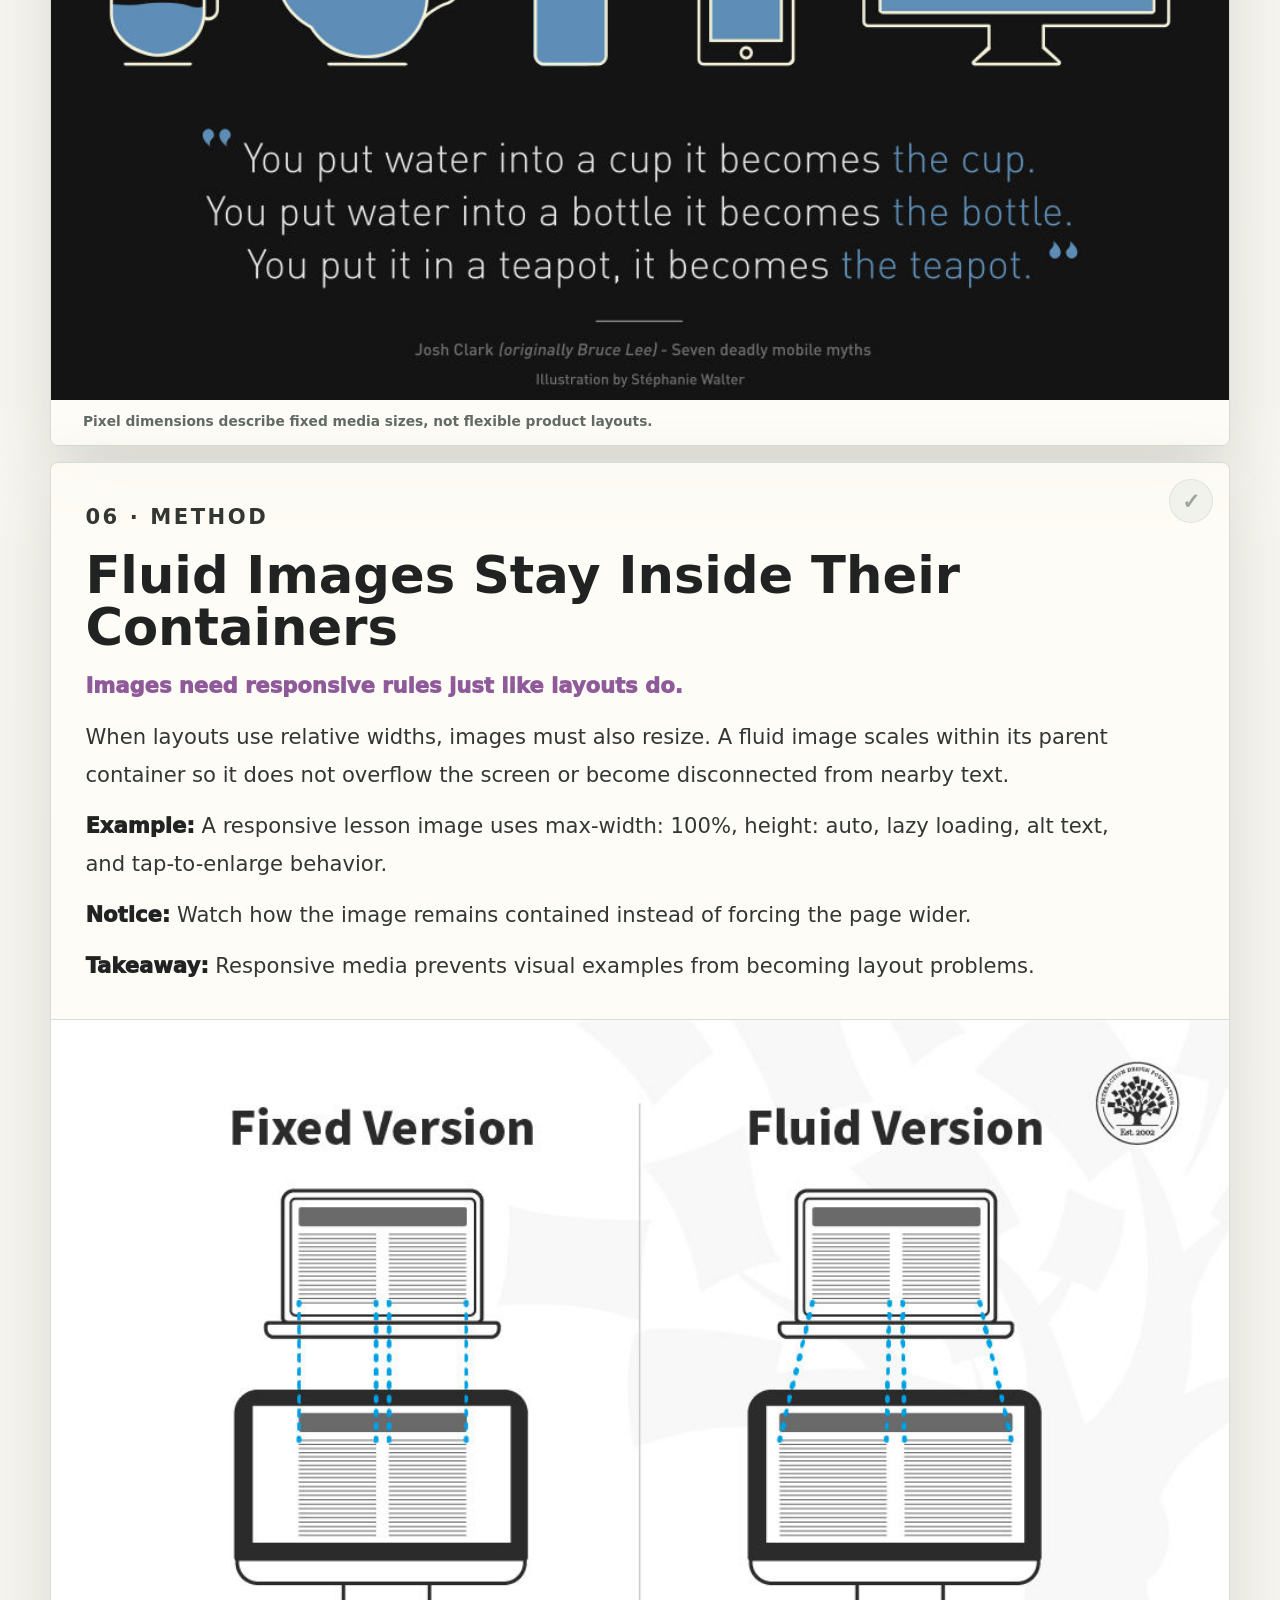
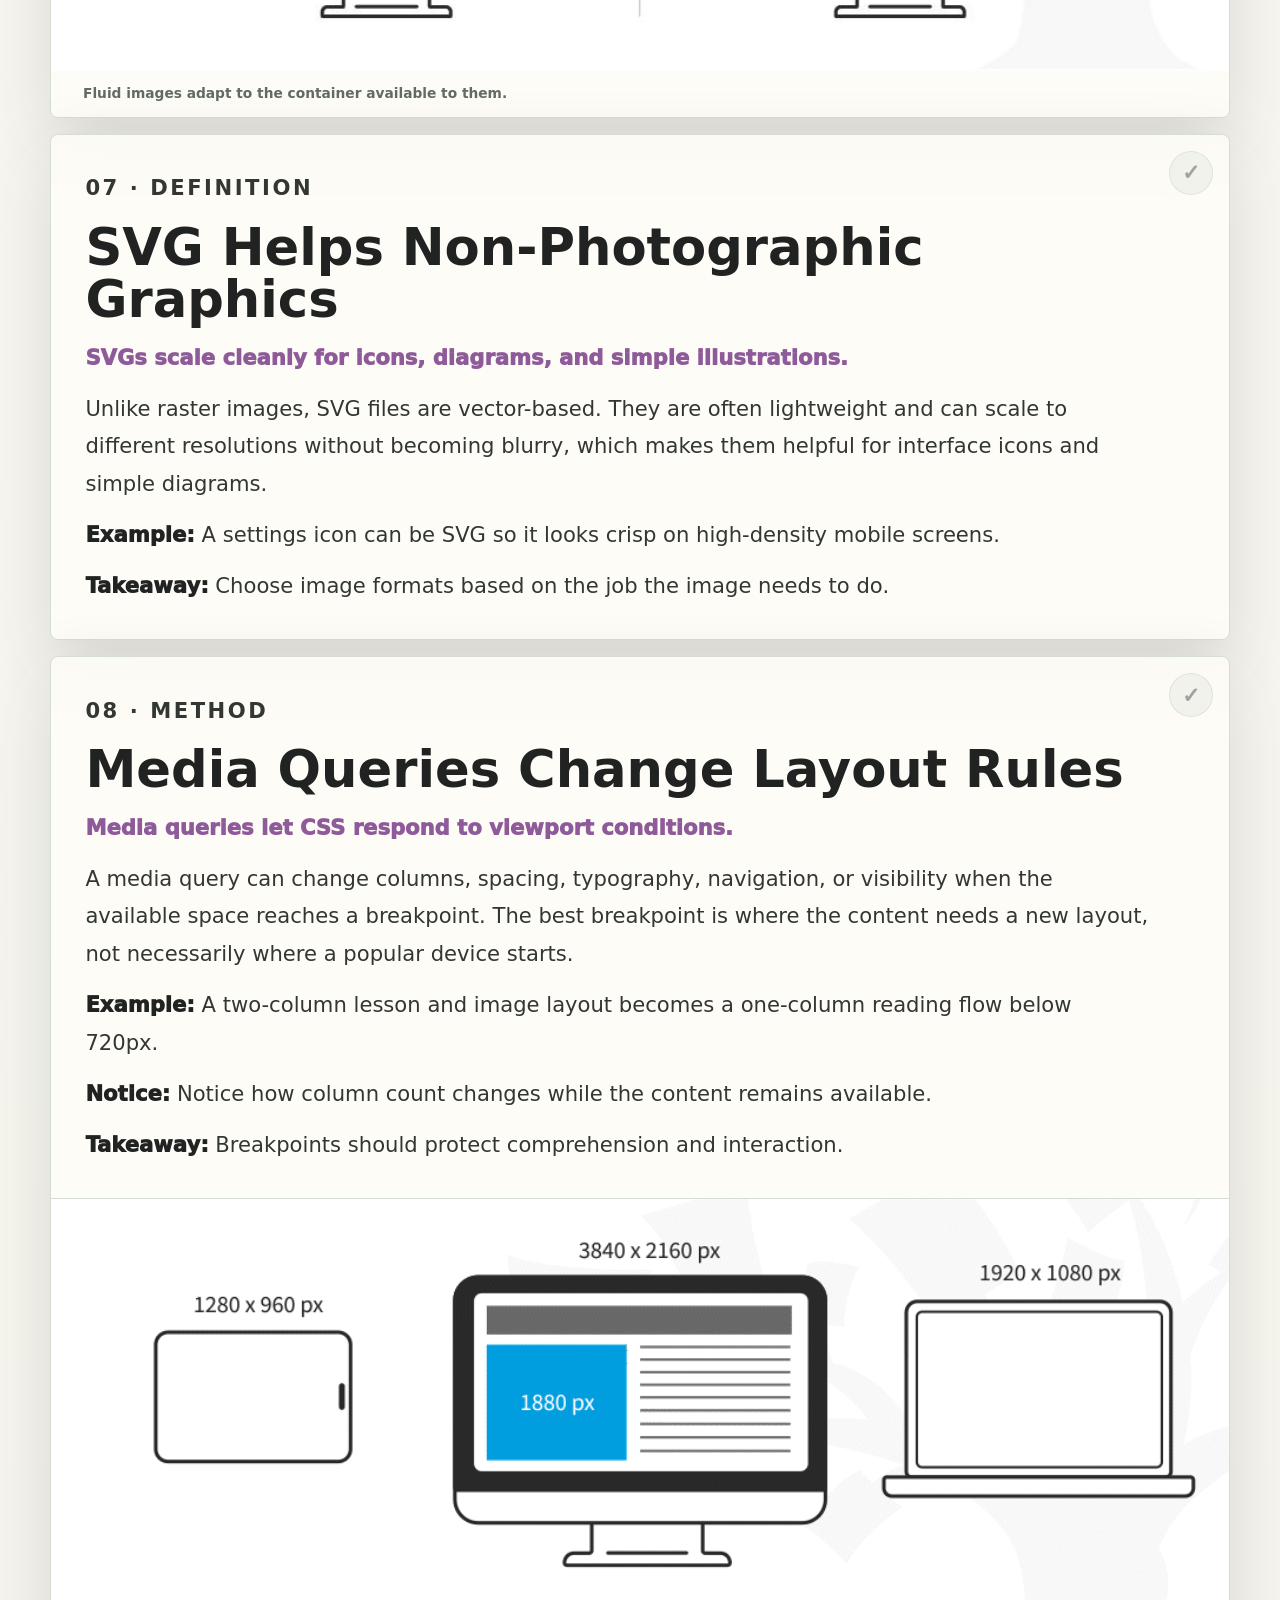
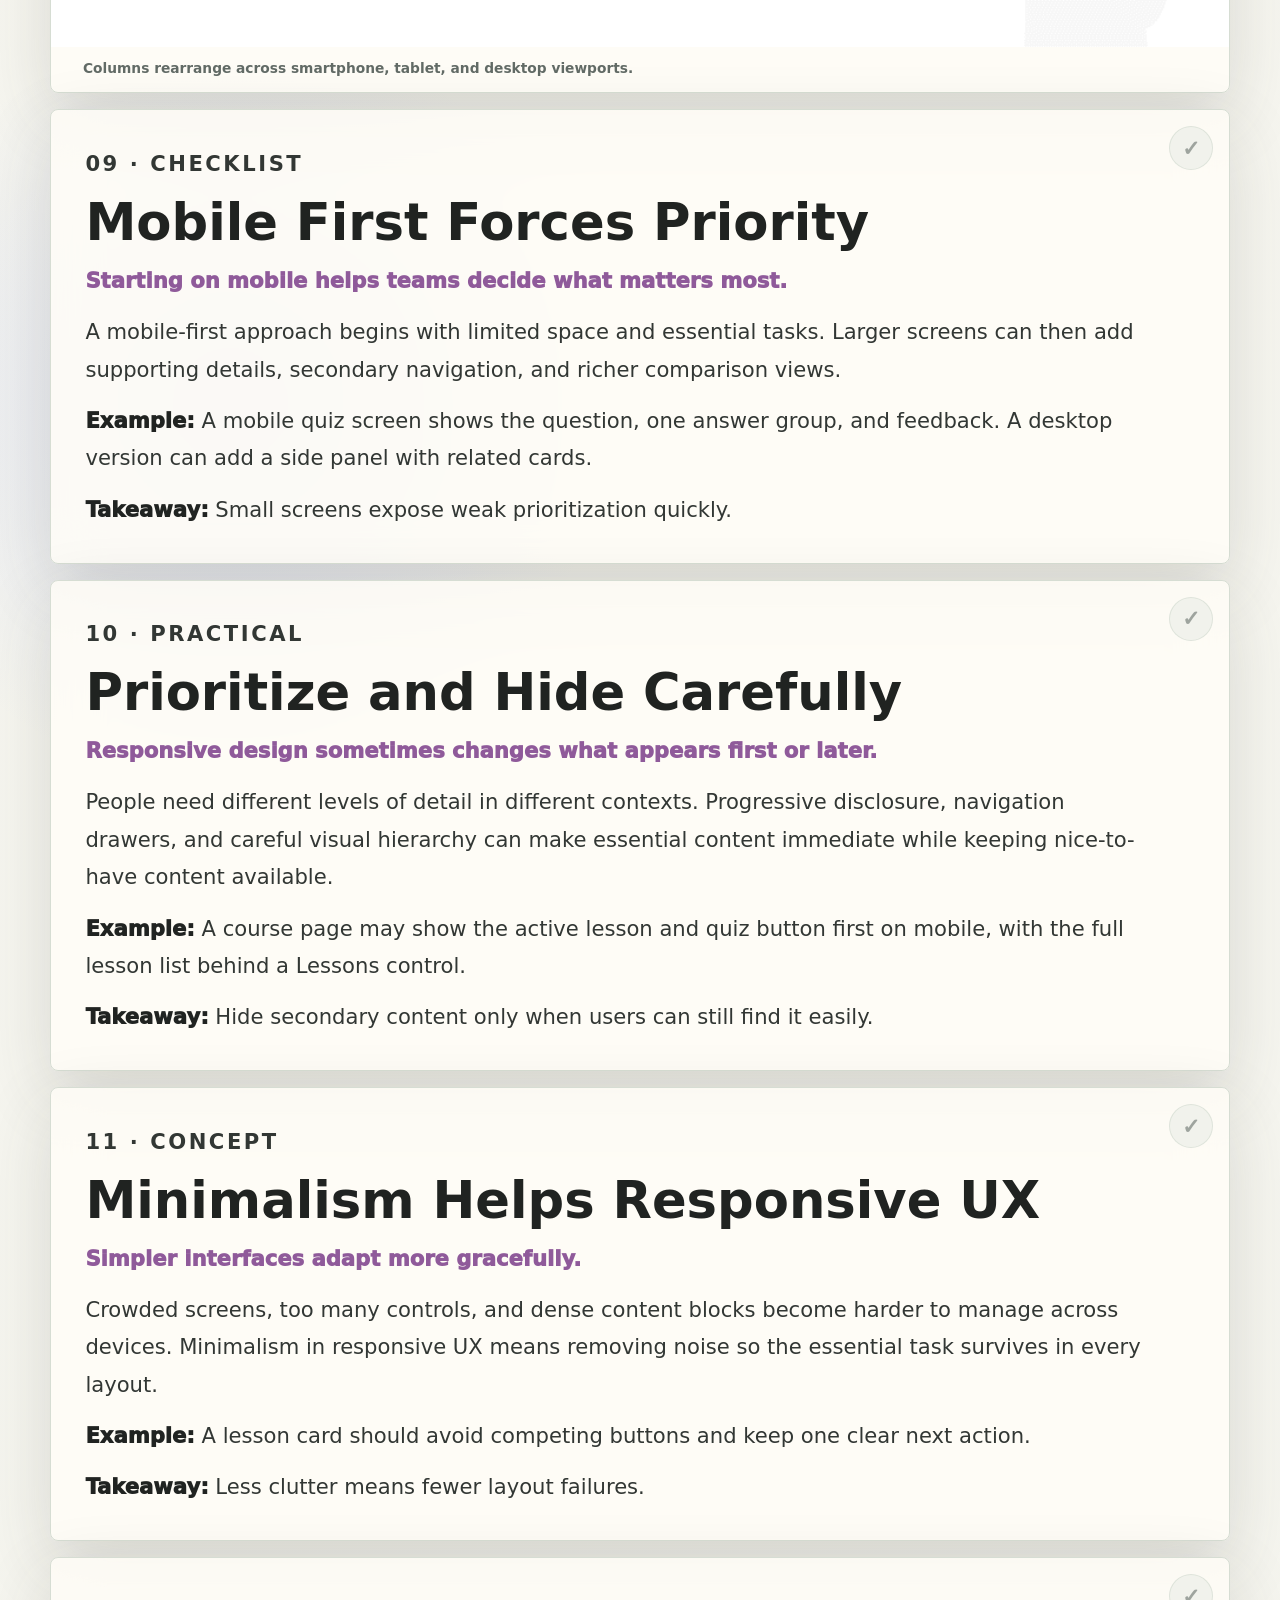
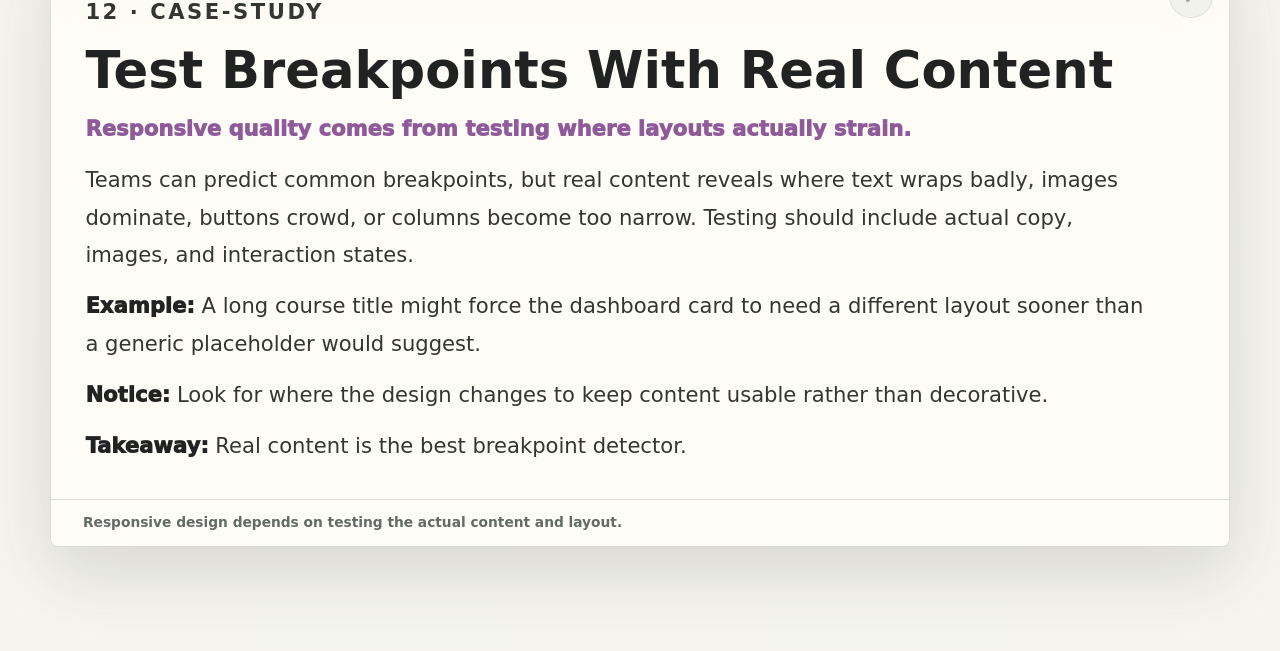
==== commit 30d5c53e: "Refine summary color and gear icon" ====
--- a/courses/course-03-mobile-ux-design.html
+++ b/courses/course-03-mobile-ux-design.html
@@ -7,13 +7,16 @@
     <title>Responsive Design: Best Practices | UX Study App</title>
     <link rel="icon" href="../assets/app-icon.svg" type="image/svg+xml" />
     <link rel="manifest" href="../manifest.json" />
-    <link rel="stylesheet" href="../style.css?v=18" />
+    <link rel="stylesheet" href="../style.css?v=19" />
   </head>
   <body data-page="course" data-course-id="course-03">
     <header class="app-topbar simple-topbar">
-      <a class="back-link" href="../index.html?v=18">&lt; Courses</a>
+      <a class="back-link" href="../index.html?v=19">&lt; Courses</a>
       <button class="icon-button" type="button" data-open-settings aria-label="Open settings">
-        <span class="gear-symbol" aria-hidden="true"></span>
+        <svg class="gear-symbol" aria-hidden="true" viewBox="0 0 24 24">
+          <path d="M12.22 2h-.44a2 2 0 0 0-2 2v.18a2 2 0 0 1-1 1.73l-.43.25a2 2 0 0 1-2 0l-.15-.08a2 2 0 0 0-2.73.73l-.22.38a2 2 0 0 0 .73 2.73l.15.1a2 2 0 0 1 1 1.72v.51a2 2 0 0 1-1 1.74l-.15.09a2 2 0 0 0-.73 2.73l.22.38a2 2 0 0 0 2.73.73l.15-.08a2 2 0 0 1 2 0l.43.25a2 2 0 0 1 1 1.73V20a2 2 0 0 0 2 2h.44a2 2 0 0 0 2-2v-.18a2 2 0 0 1 1-1.73l.43-.25a2 2 0 0 1 2 0l.15.08a2 2 0 0 0 2.73-.73l.22-.38a2 2 0 0 0-.73-2.73l-.15-.09a2 2 0 0 1-1-1.74v-.5a2 2 0 0 1 1-1.74l.15-.09a2 2 0 0 0 .73-2.73l-.22-.38a2 2 0 0 0-2.73-.73l-.15.08a2 2 0 0 1-2 0l-.43-.25a2 2 0 0 1-1-1.73V4a2 2 0 0 0-2-2z"></path>
+          <circle cx="12" cy="12" r="3"></circle>
+        </svg>
       </button>
     </header>
 
@@ -78,7 +81,7 @@
       </div>
     </aside>
 
-    <script src="../data/course-03-mobile-ux-design.js?v=18"></script>
-    <script src="../app.js?v=18"></script>
+    <script src="../data/course-03-mobile-ux-design.js?v=19"></script>
+    <script src="../app.js?v=19"></script>
   </body>
 </html>
--- a/style.css
+++ b/style.css
@@ -9,7 +9,7 @@
   --border: #d6ddd3;
   --primary: #7b4c86;
   --primary-strong: #56345f;
-  --summary-color: #b83bd6;
+  --summary-color: #8f5a9a;
   --primary-soft: #eadff0;
   --accent: #28666e;
   --accent-2: #d8644f;
@@ -33,7 +33,7 @@
   --border: #3a453f;
   --primary: #c391d2;
   --primary-strong: #ead8f0;
-  --summary-color: #f0a7ff;
+  --summary-color: #d7a3e4;
   --primary-soft: #392442;
   --accent: #8dcfca;
   --accent-2: #f18b79;
@@ -45,7 +45,7 @@
 [data-accent="teal"] {
   --primary: #7b4c86;
   --primary-strong: #56345f;
-  --summary-color: #b83bd6;
+  --summary-color: #8f5a9a;
   --primary-soft: #eadff0;
   --accent: #28666e;
   --accent-2: #d8644f;
@@ -54,7 +54,7 @@
 [data-accent="navy"] {
   --primary: #244f95;
   --primary-strong: #15345f;
-  --summary-color: #126dff;
+  --summary-color: #2f65b7;
   --primary-soft: #dfe8f8;
   --accent: #a84272;
   --accent-2: #d8a34f;
@@ -63,7 +63,7 @@
 [data-accent="plum"] {
   --primary: #8a4f92;
   --primary-strong: #5f3568;
-  --summary-color: #d43af0;
+  --summary-color: #a75bb5;
   --primary-soft: #f0e0f2;
   --accent: #d15e73;
   --accent-2: #2f7d6d;
@@ -72,7 +72,7 @@
 [data-accent="green"] {
   --primary: #2f7d57;
   --primary-strong: #1d5238;
-  --summary-color: #00a86b;
+  --summary-color: #2f8a62;
   --primary-soft: #dceee4;
   --accent: #765aa6;
   --accent-2: #c46d3a;
@@ -81,7 +81,7 @@
 [data-accent="ocean"] {
   --primary: #0f67ff;
   --primary-strong: #063a98;
-  --summary-color: #0077ff;
+  --summary-color: #2876c9;
   --primary-soft: #dce8ff;
   --accent: #00a6a6;
   --accent-2: #77d6ff;
@@ -90,7 +90,7 @@
 [data-accent="sunset"] {
   --primary: #ef6a3a;
   --primary-strong: #963412;
-  --summary-color: #ff5a1f;
+  --summary-color: #c96545;
   --primary-soft: #fde4d8;
   --accent: #8d4bb3;
   --accent-2: #f3b13d;
@@ -99,7 +99,7 @@
 [data-accent="candy"] {
   --primary: #ec4899;
   --primary-strong: #9d174d;
-  --summary-color: #ff2ea6;
+  --summary-color: #c7478b;
   --primary-soft: #fce7f3;
   --accent: #7c3aed;
   --accent-2: #22d3ee;
@@ -108,7 +108,7 @@
 [data-accent="mono-blue"] {
   --primary: #0f67ff;
   --primary-strong: #050505;
-  --summary-color: #005eff;
+  --summary-color: #245ed1;
   --primary-soft: #e8e8e8;
   --accent: #050505;
   --accent-2: #0f67ff;
@@ -307,11 +307,13 @@
 
 .gear-symbol {
   display: block;
-  width: 32px;
-  height: 32px;
-  background: currentColor;
-  mask: url("data:image/svg+xml,%3Csvg viewBox='0 0 24 24' xmlns='http://www.w3.org/2000/svg'%3E%3Cpath fill='black' d='M19.43 12.98c.04-.32.07-.65.07-.98s-.02-.66-.07-.98l2.11-1.65c.19-.15.24-.42.12-.64l-2-3.46c-.12-.22-.37-.31-.6-.22l-2.49 1a7.28 7.28 0 0 0-1.69-.98L14.5 2.42A.5.5 0 0 0 14 2h-4a.5.5 0 0 0-.5.42L9.12 5.07c-.61.24-1.18.56-1.69.98l-2.49-1a.5.5 0 0 0-.6.22l-2 3.46a.5.5 0 0 0 .12.64l2.11 1.65a7.93 7.93 0 0 0 0 1.96l-2.11 1.65a.5.5 0 0 0-.12.64l2 3.46c.12.22.37.31.6.22l2.49-1c.51.4 1.08.73 1.69.98l.38 2.65c.04.24.25.42.5.42h4c.25 0 .46-.18.5-.42l.38-2.65c.61-.24 1.18-.56 1.69-.98l2.49 1c.23.08.48 0 .6-.22l2-3.46a.5.5 0 0 0-.12-.64l-2.11-1.65ZM12 15.5A3.5 3.5 0 1 1 12 8a3.5 3.5 0 0 1 0 7.5Z'/%3E%3C/svg%3E") center / contain no-repeat;
-  -webkit-mask: url("data:image/svg+xml,%3Csvg viewBox='0 0 24 24' xmlns='http://www.w3.org/2000/svg'%3E%3Cpath fill='black' d='M19.43 12.98c.04-.32.07-.65.07-.98s-.02-.66-.07-.98l2.11-1.65c.19-.15.24-.42.12-.64l-2-3.46c-.12-.22-.37-.31-.6-.22l-2.49 1a7.28 7.28 0 0 0-1.69-.98L14.5 2.42A.5.5 0 0 0 14 2h-4a.5.5 0 0 0-.5.42L9.12 5.07c-.61.24-1.18.56-1.69.98l-2.49-1a.5.5 0 0 0-.6.22l-2 3.46a.5.5 0 0 0 .12.64l2.11 1.65a7.93 7.93 0 0 0 0 1.96l-2.11 1.65a.5.5 0 0 0-.12.64l2 3.46c.12.22.37.31.6.22l2.49-1c.51.4 1.08.73 1.69.98l.38 2.65c.04.24.25.42.5.42h4c.25 0 .46-.18.5-.42l.38-2.65c.61-.24 1.18-.56 1.69-.98l2.49 1c.23.08.48 0 .6-.22l2-3.46a.5.5 0 0 0-.12-.64l-2.11-1.65ZM12 15.5A3.5 3.5 0 1 1 12 8a3.5 3.5 0 0 1 0 7.5Z'/%3E%3C/svg%3E") center / contain no-repeat;
+  width: 34px;
+  height: 34px;
+  stroke: currentColor;
+  stroke-width: 3;
+  fill: none;
+  stroke-linecap: round;
+  stroke-linejoin: round;
 }
 
 .shell,
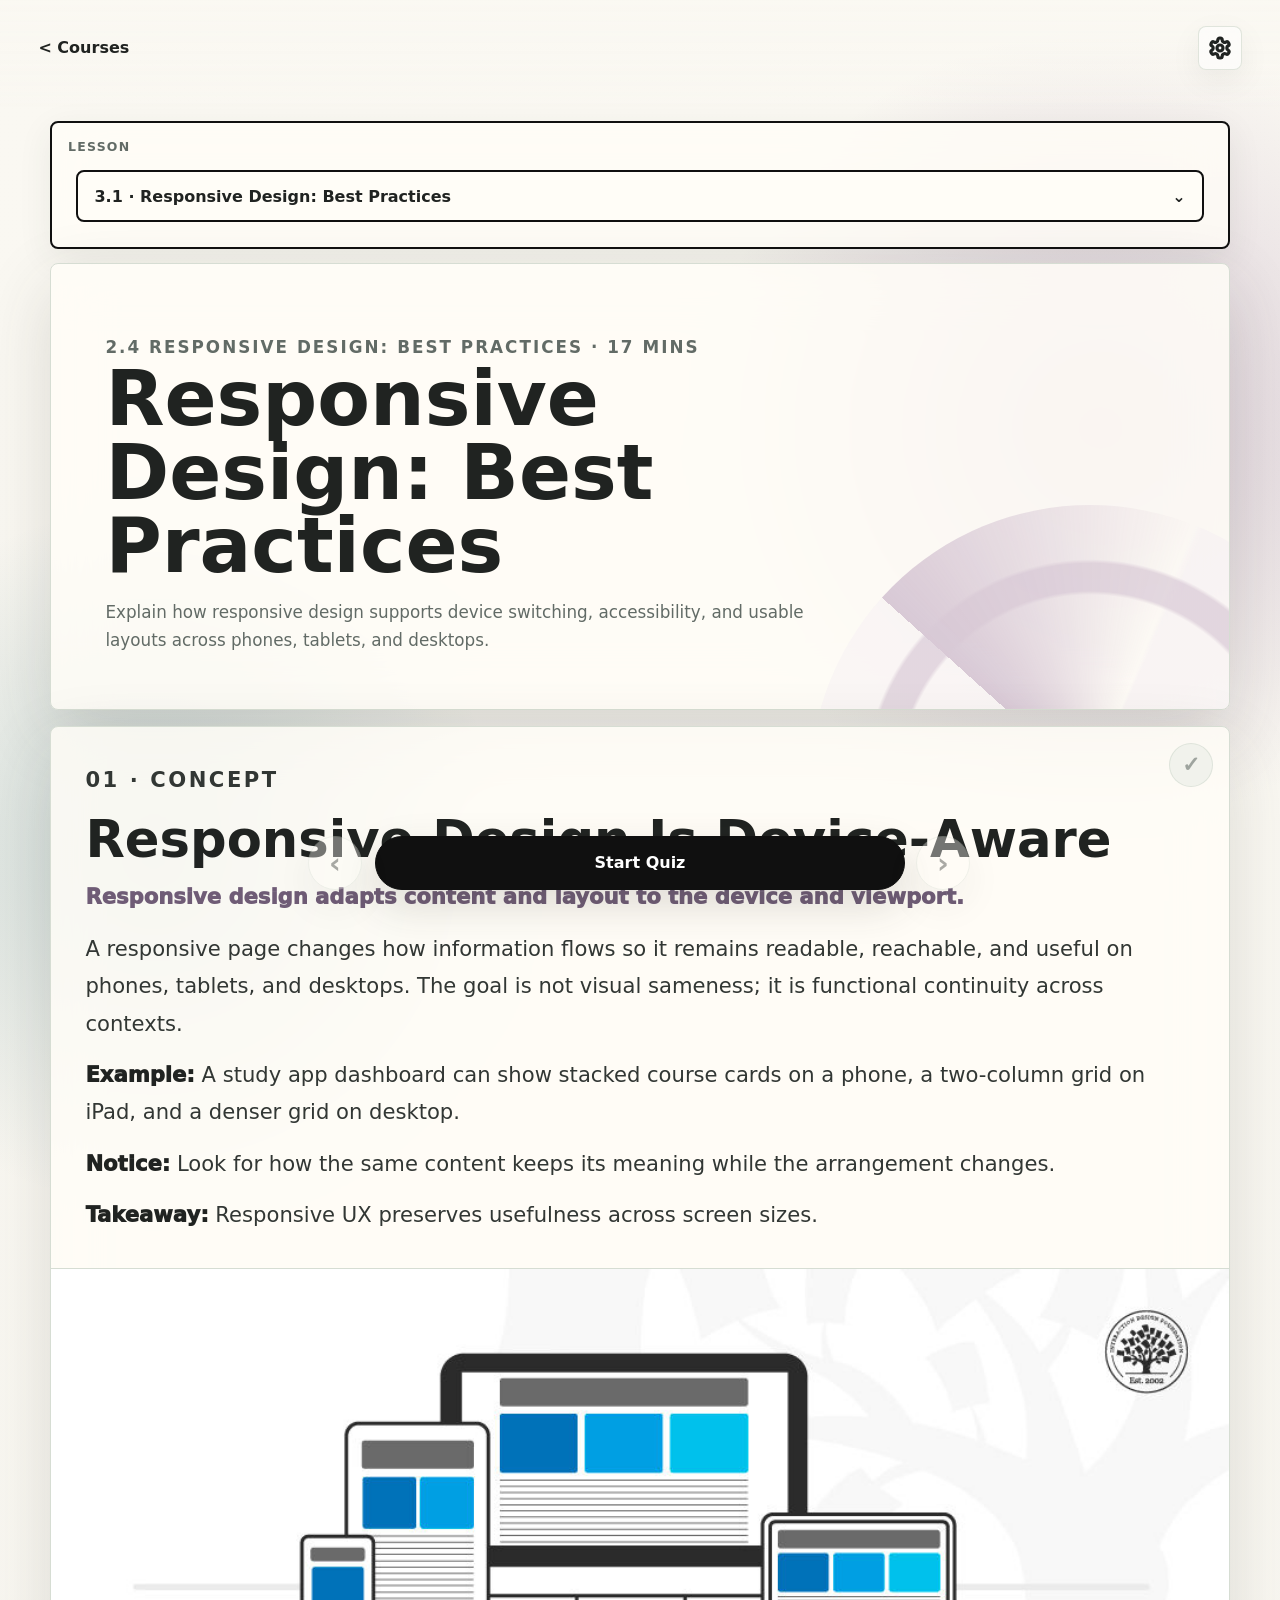
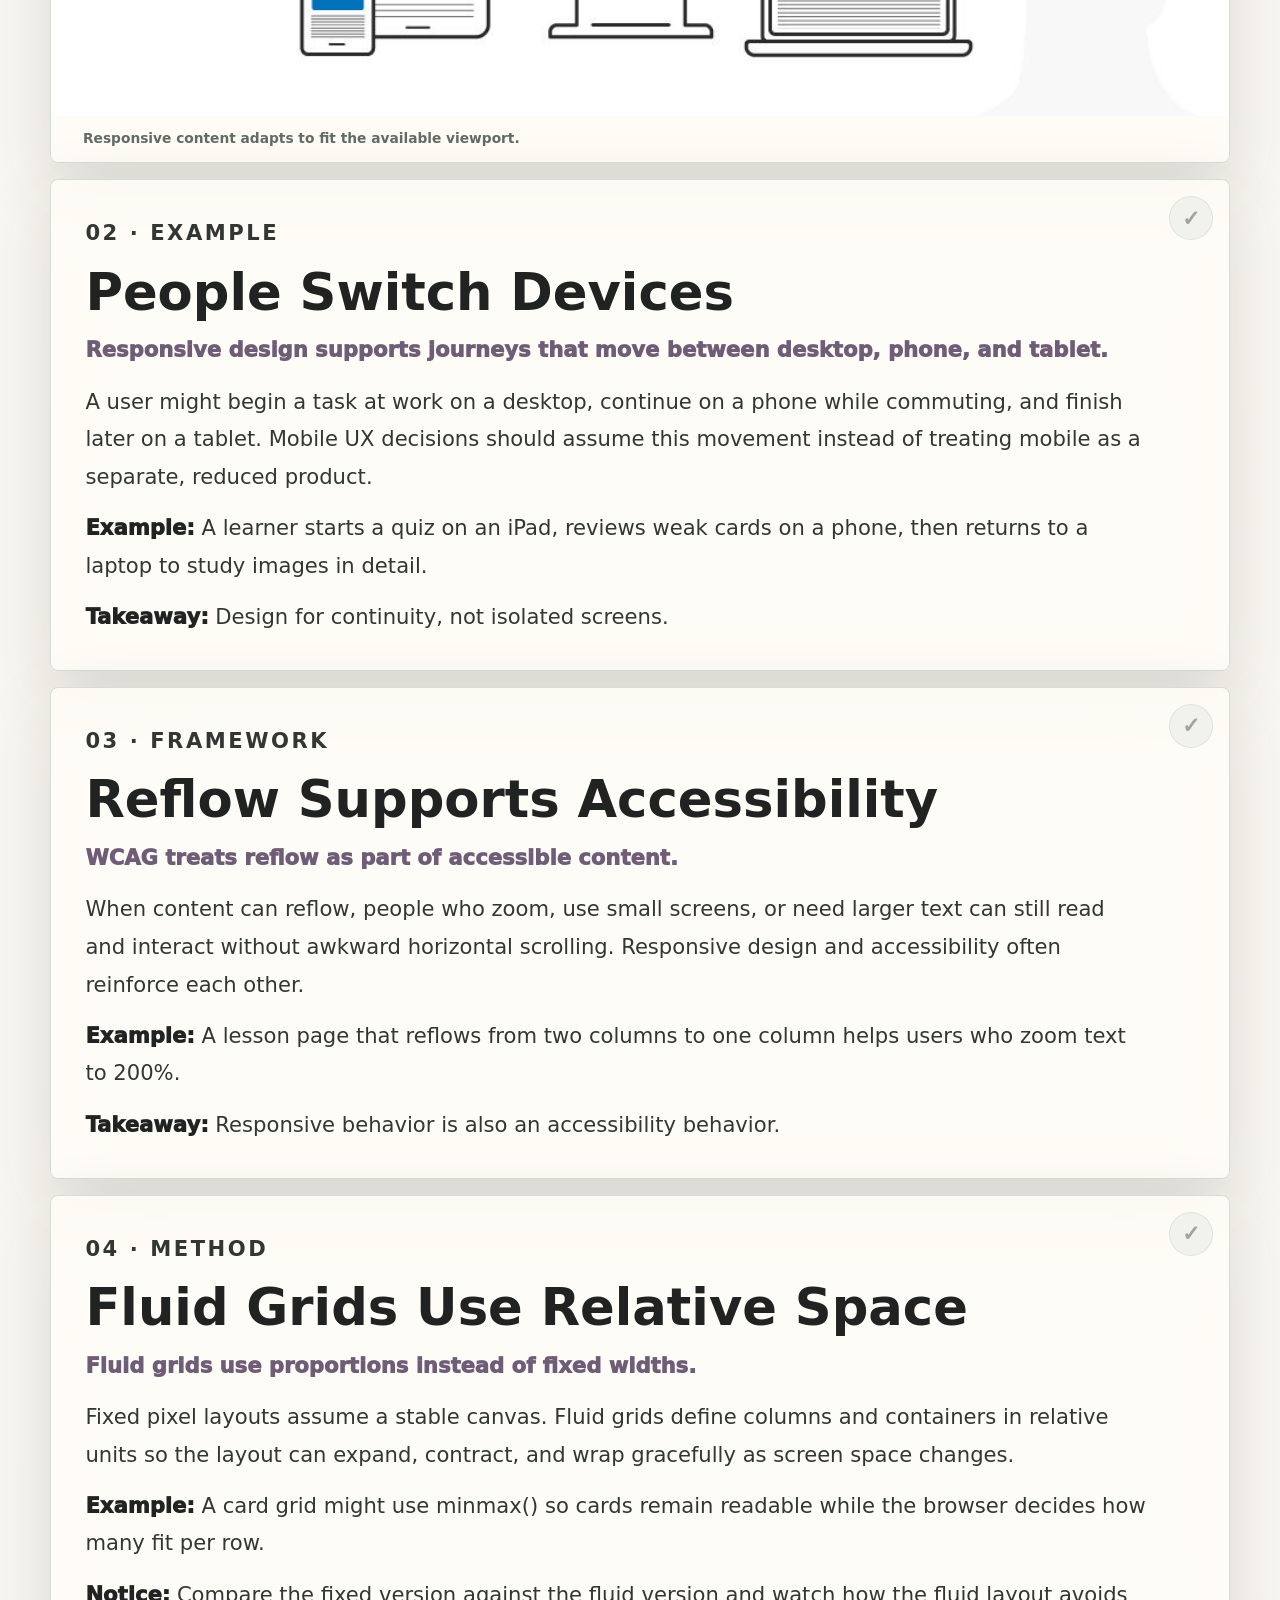
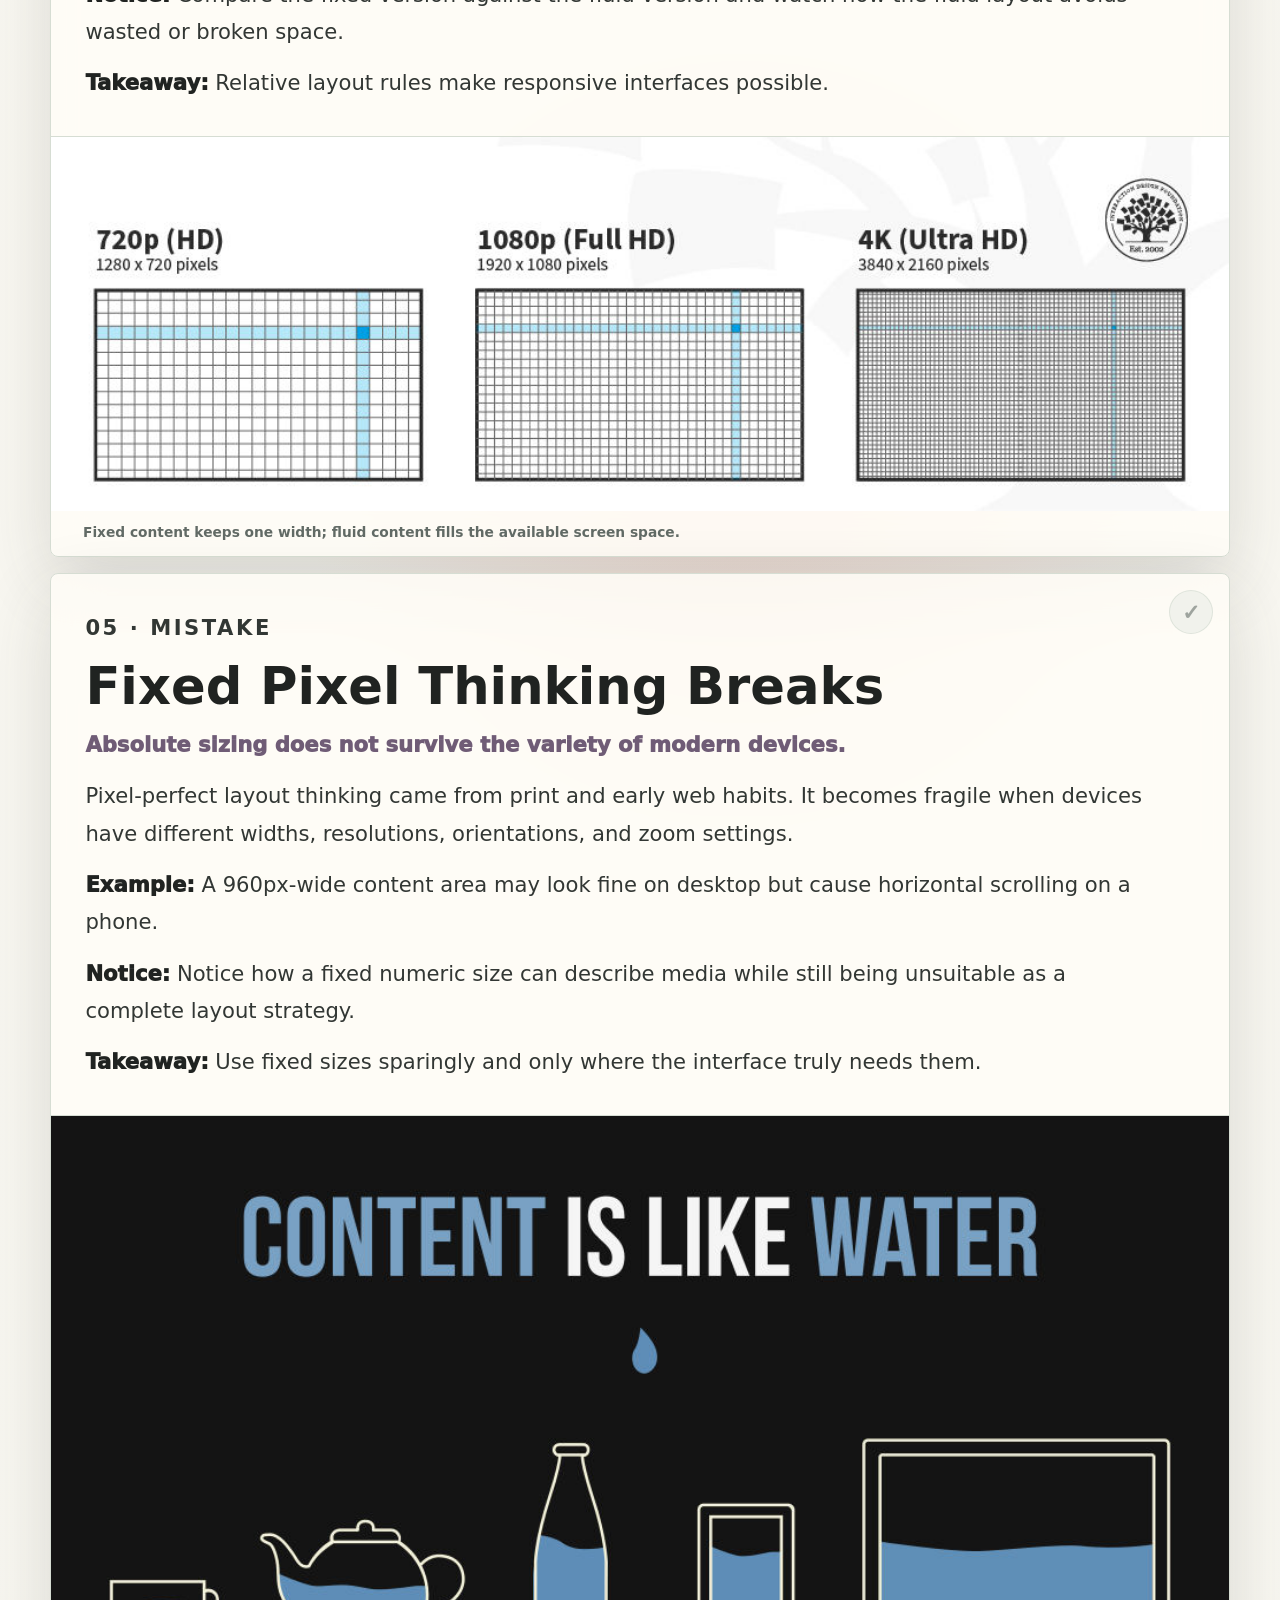
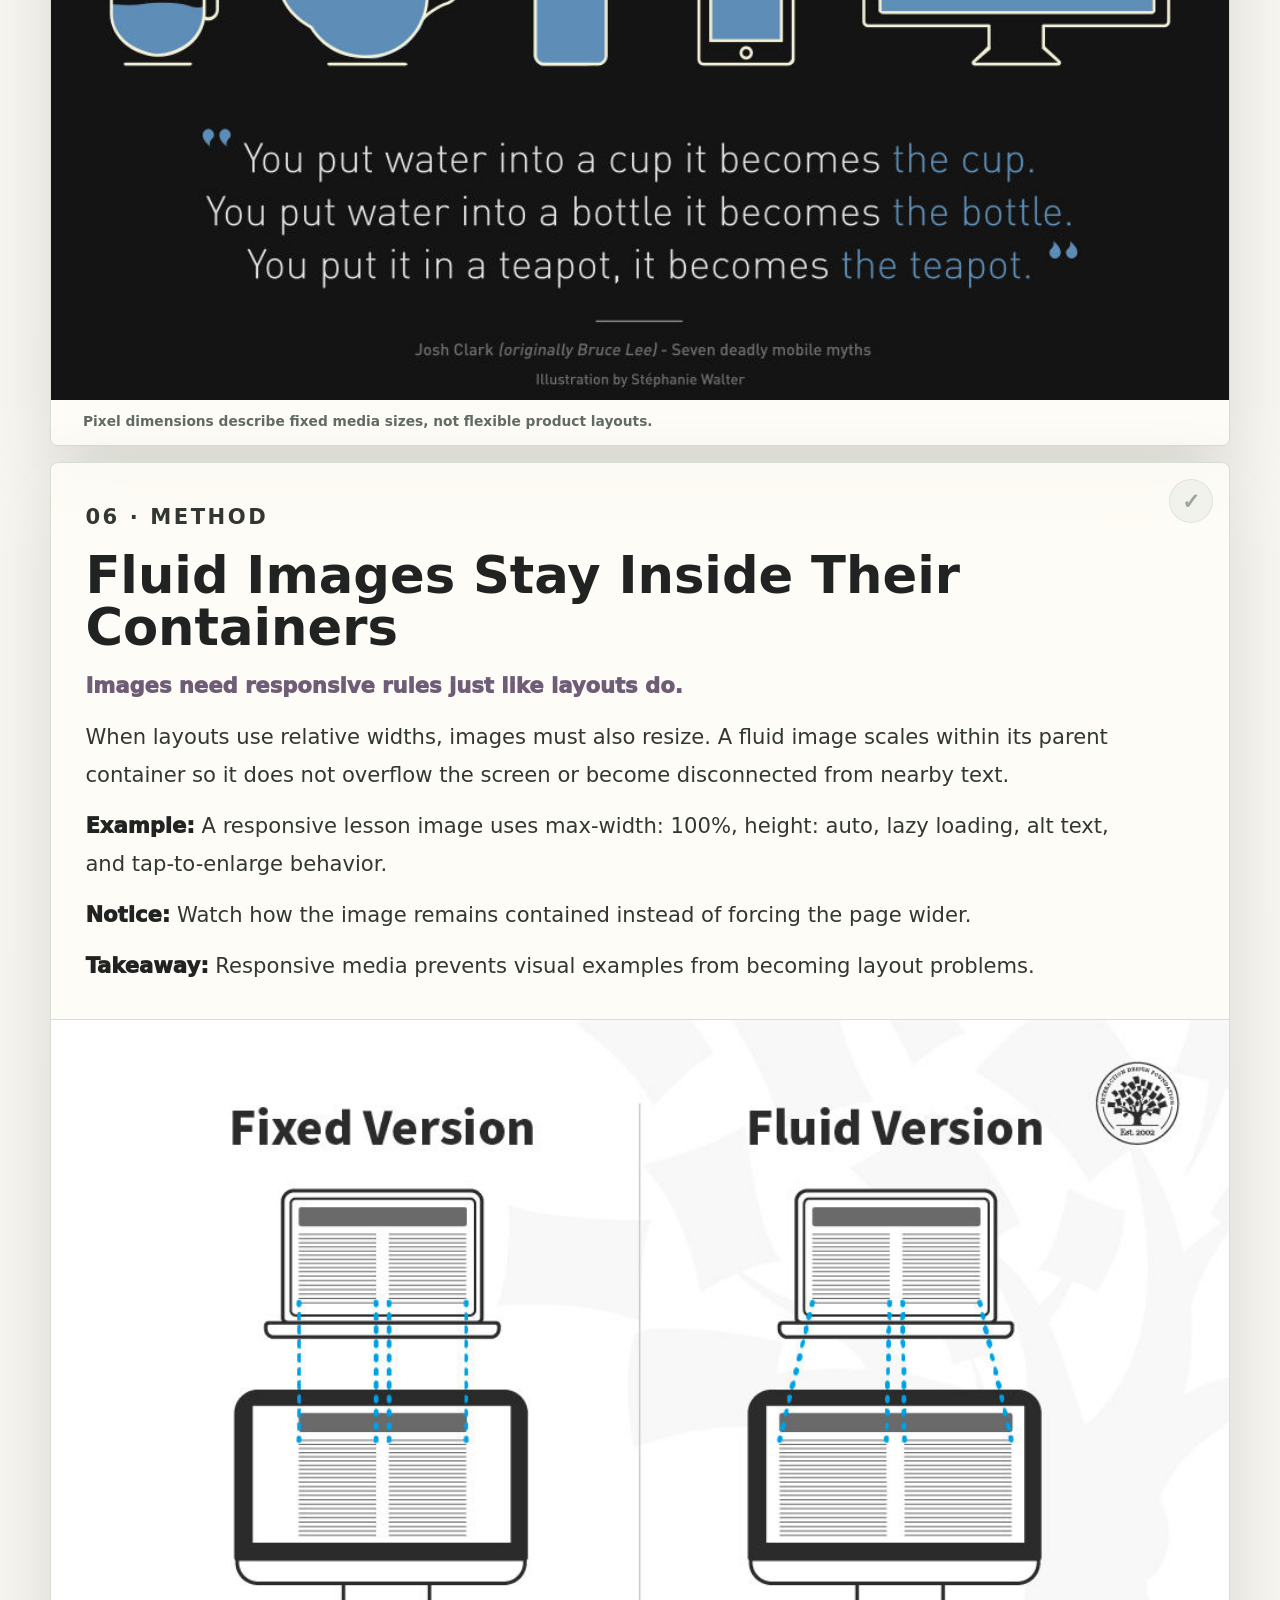
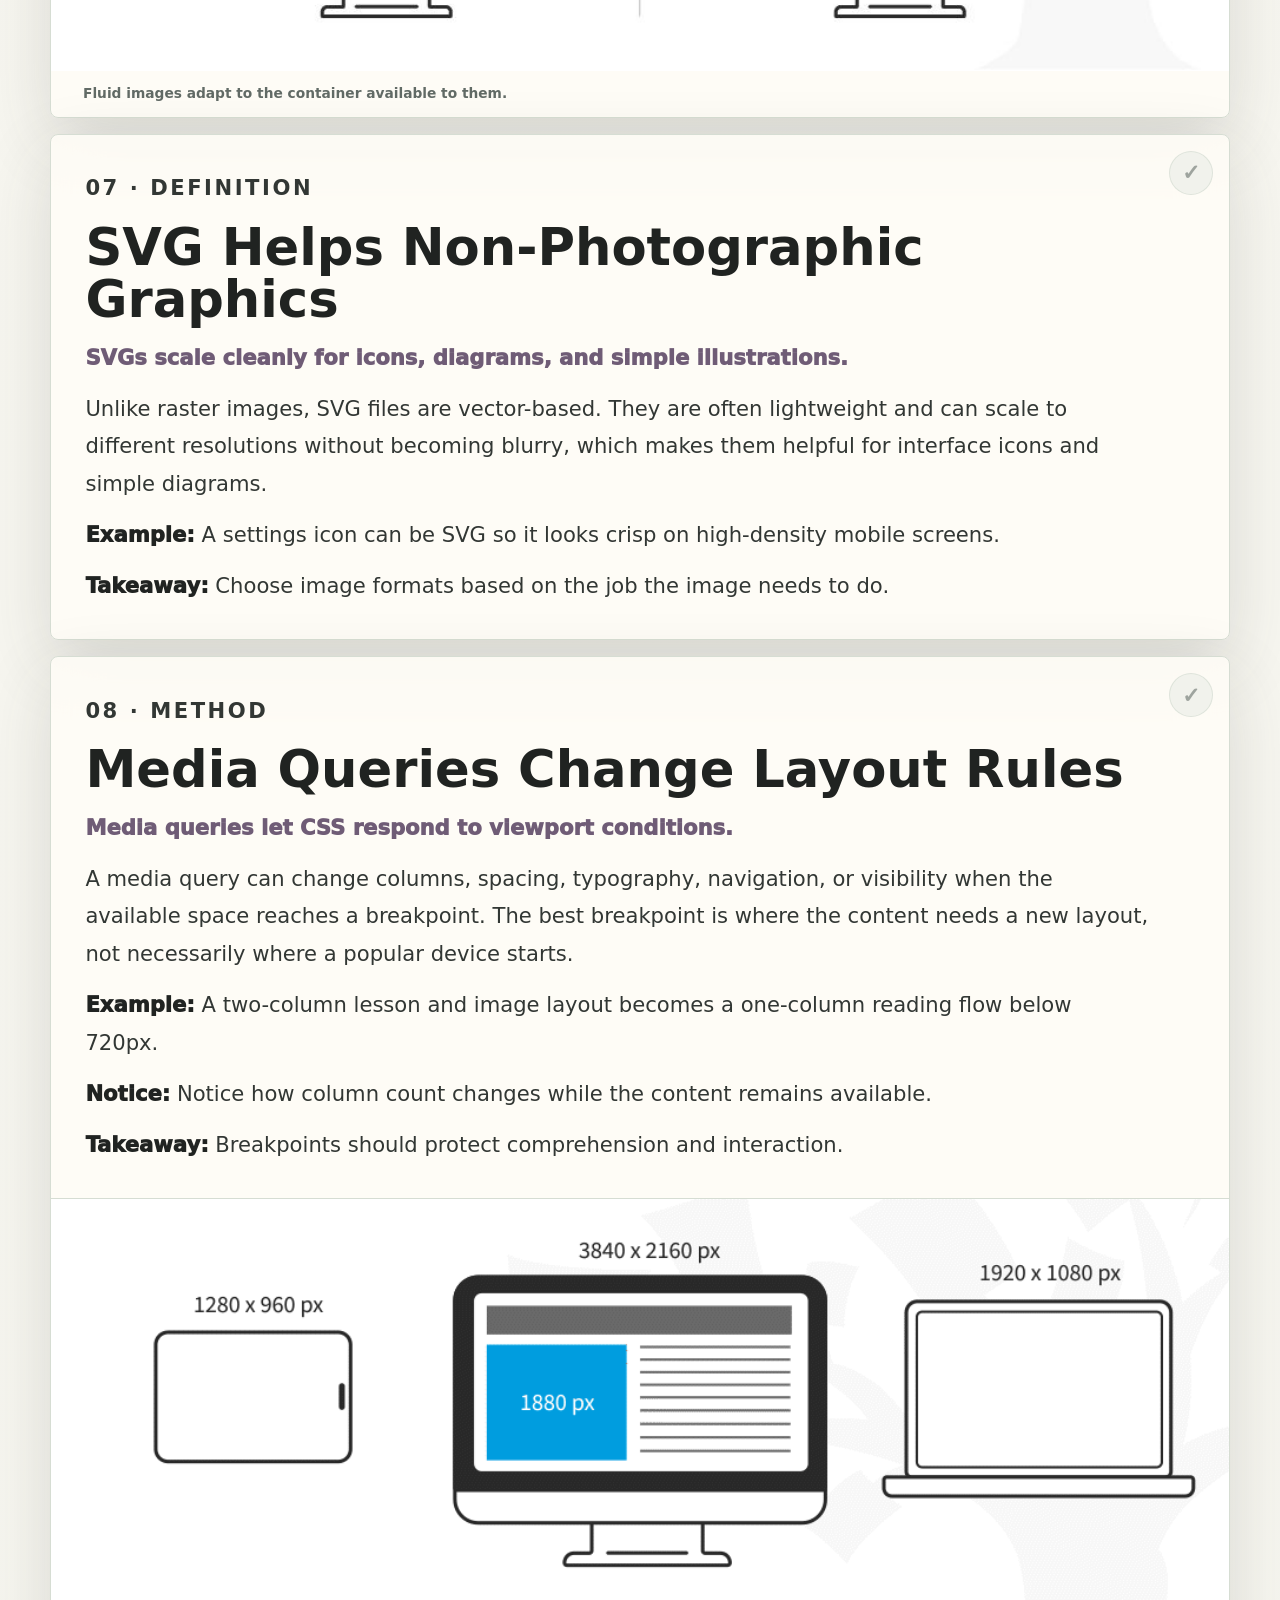
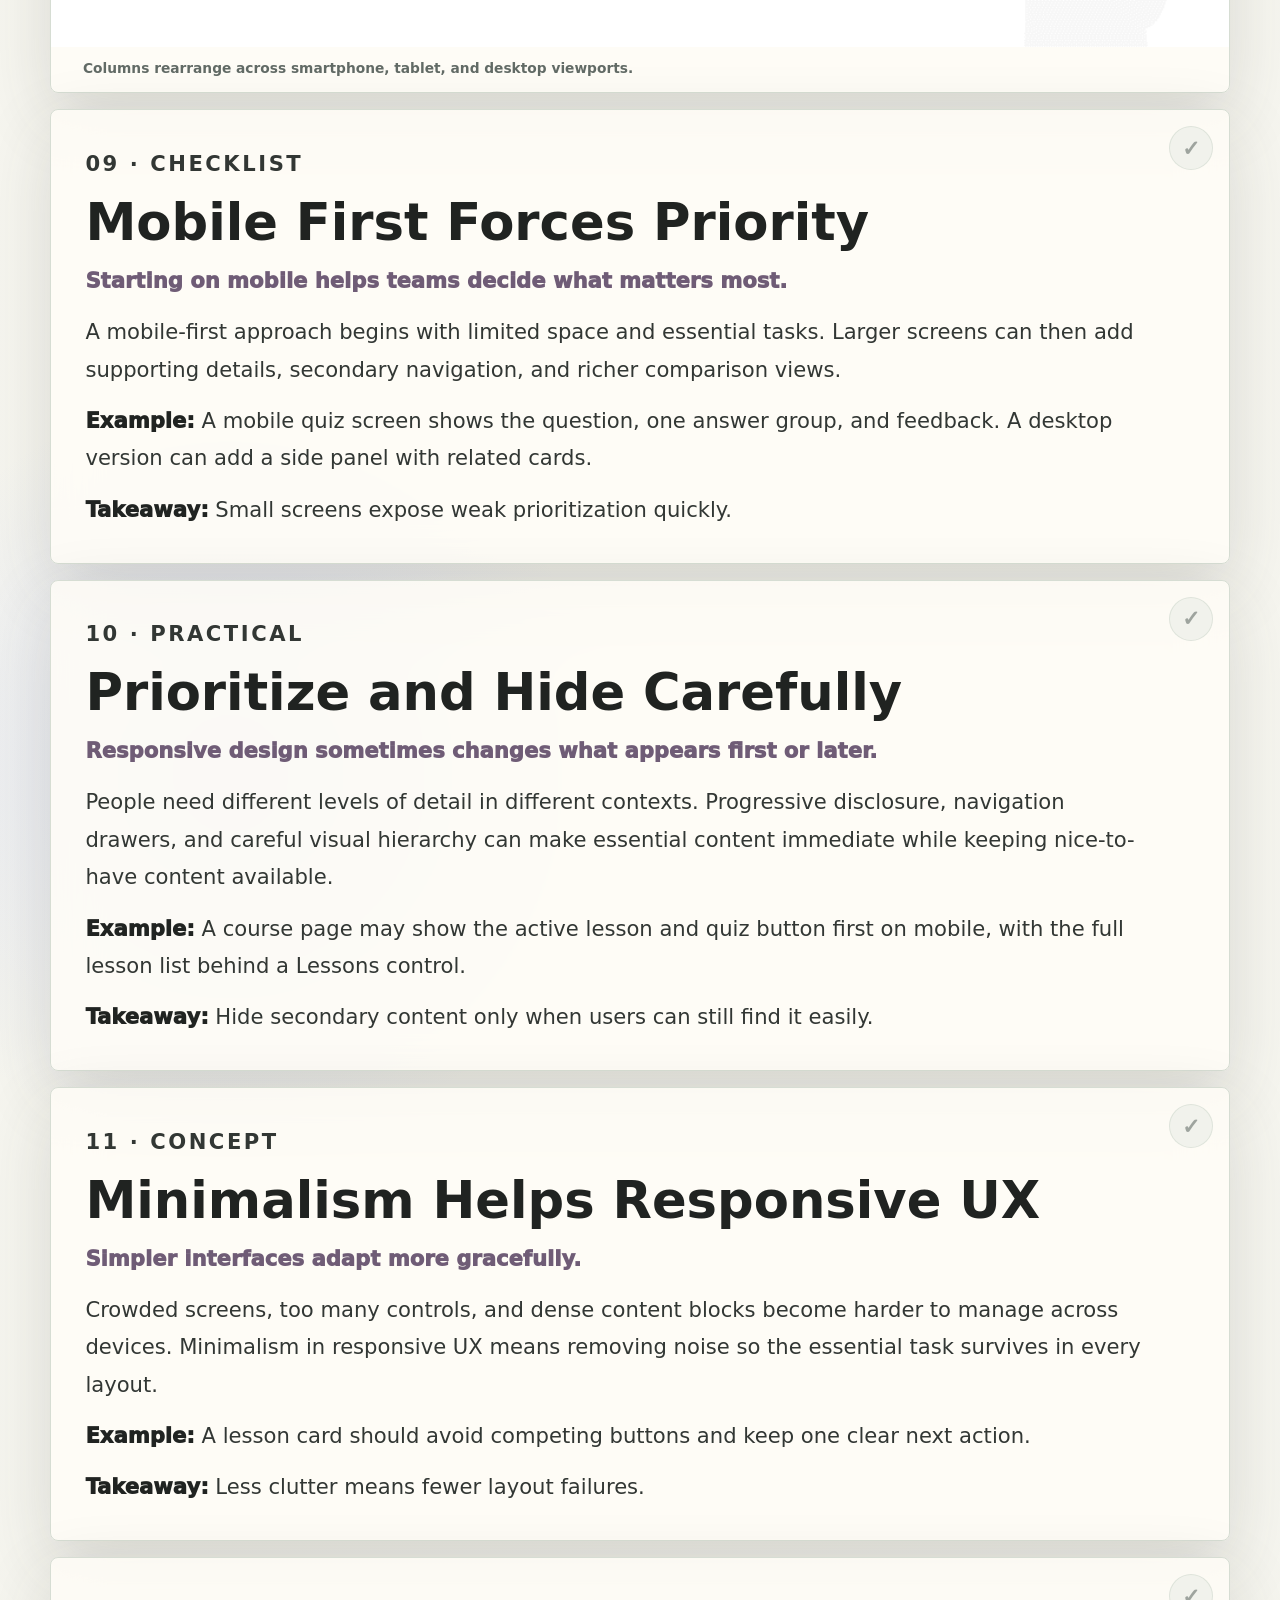
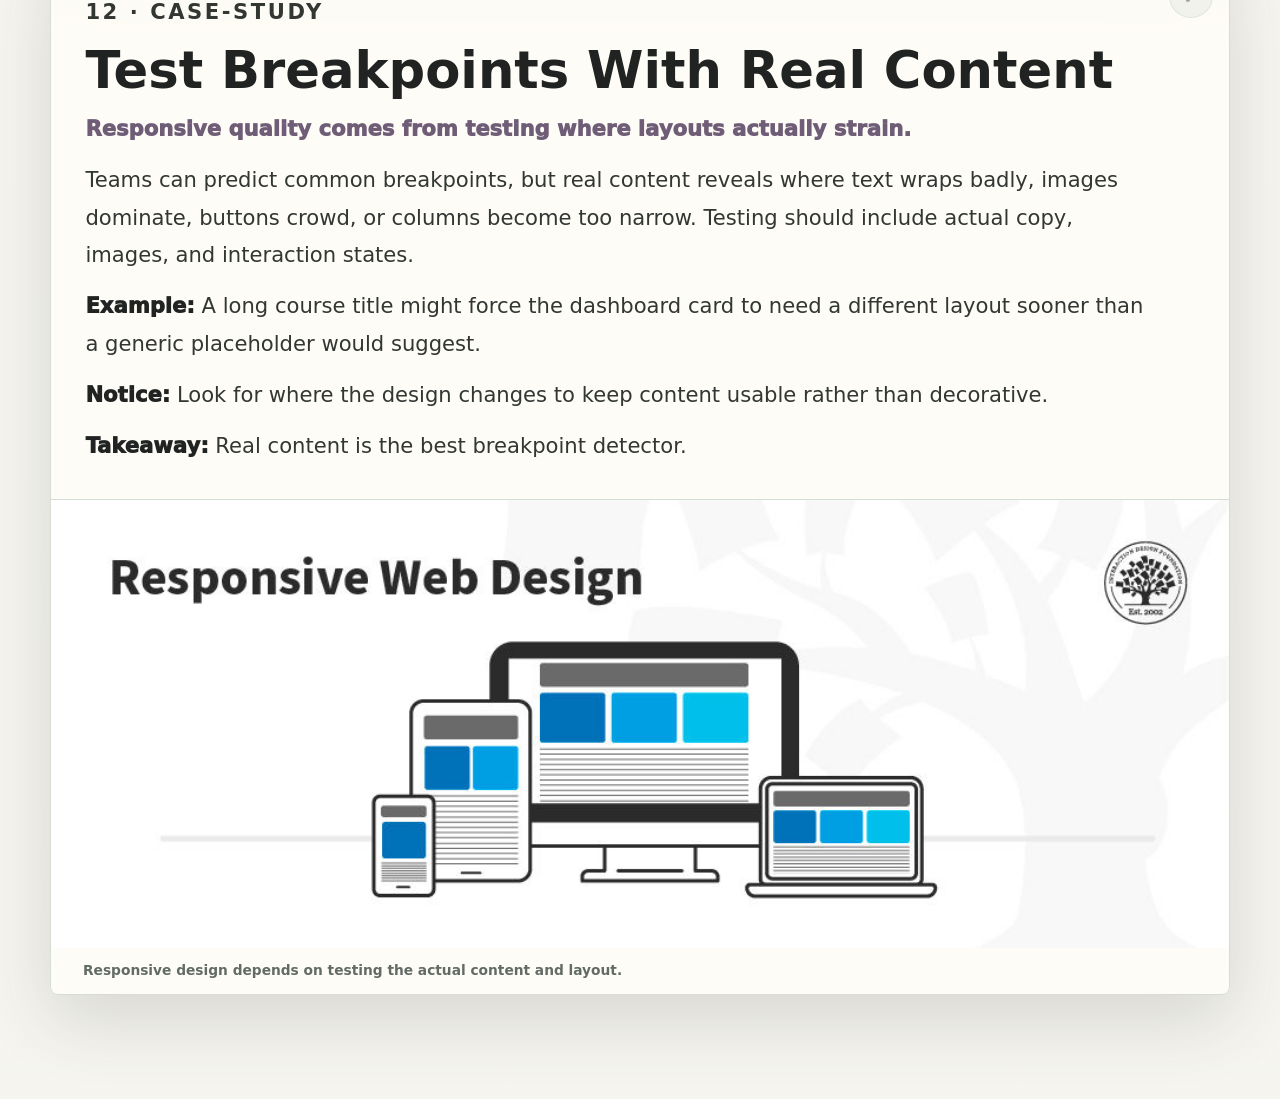
==== commit 94e161cf: "Tone down summary color and gear size" ====
--- a/courses/course-03-mobile-ux-design.html
+++ b/courses/course-03-mobile-ux-design.html
@@ -7,11 +7,11 @@
     <title>Responsive Design: Best Practices | UX Study App</title>
     <link rel="icon" href="../assets/app-icon.svg" type="image/svg+xml" />
     <link rel="manifest" href="../manifest.json" />
-    <link rel="stylesheet" href="../style.css?v=19" />
+    <link rel="stylesheet" href="../style.css?v=20" />
   </head>
   <body data-page="course" data-course-id="course-03">
     <header class="app-topbar simple-topbar">
-      <a class="back-link" href="../index.html?v=19">&lt; Courses</a>
+      <a class="back-link" href="../index.html?v=20">&lt; Courses</a>
       <button class="icon-button" type="button" data-open-settings aria-label="Open settings">
         <svg class="gear-symbol" aria-hidden="true" viewBox="0 0 24 24">
           <path d="M12.22 2h-.44a2 2 0 0 0-2 2v.18a2 2 0 0 1-1 1.73l-.43.25a2 2 0 0 1-2 0l-.15-.08a2 2 0 0 0-2.73.73l-.22.38a2 2 0 0 0 .73 2.73l.15.1a2 2 0 0 1 1 1.72v.51a2 2 0 0 1-1 1.74l-.15.09a2 2 0 0 0-.73 2.73l.22.38a2 2 0 0 0 2.73.73l.15-.08a2 2 0 0 1 2 0l.43.25a2 2 0 0 1 1 1.73V20a2 2 0 0 0 2 2h.44a2 2 0 0 0 2-2v-.18a2 2 0 0 1 1-1.73l.43-.25a2 2 0 0 1 2 0l.15.08a2 2 0 0 0 2.73-.73l.22-.38a2 2 0 0 0-.73-2.73l-.15-.09a2 2 0 0 1-1-1.74v-.5a2 2 0 0 1 1-1.74l.15-.09a2 2 0 0 0 .73-2.73l-.22-.38a2 2 0 0 0-2.73-.73l-.15.08a2 2 0 0 1-2 0l-.43-.25a2 2 0 0 1-1-1.73V4a2 2 0 0 0-2-2z"></path>
@@ -81,7 +81,7 @@
       </div>
     </aside>
 
-    <script src="../data/course-03-mobile-ux-design.js?v=19"></script>
-    <script src="../app.js?v=19"></script>
+    <script src="../data/course-03-mobile-ux-design.js?v=20"></script>
+    <script src="../app.js?v=20"></script>
   </body>
 </html>
--- a/style.css
+++ b/style.css
@@ -9,7 +9,7 @@
   --border: #d6ddd3;
   --primary: #7b4c86;
   --primary-strong: #56345f;
-  --summary-color: #8f5a9a;
+  --summary-color: #6f5c76;
   --primary-soft: #eadff0;
   --accent: #28666e;
   --accent-2: #d8644f;
@@ -33,7 +33,7 @@
   --border: #3a453f;
   --primary: #c391d2;
   --primary-strong: #ead8f0;
-  --summary-color: #d7a3e4;
+  --summary-color: #c7aecf;
   --primary-soft: #392442;
   --accent: #8dcfca;
   --accent-2: #f18b79;
@@ -45,7 +45,7 @@
 [data-accent="teal"] {
   --primary: #7b4c86;
   --primary-strong: #56345f;
-  --summary-color: #8f5a9a;
+  --summary-color: #6f5c76;
   --primary-soft: #eadff0;
   --accent: #28666e;
   --accent-2: #d8644f;
@@ -54,7 +54,7 @@
 [data-accent="navy"] {
   --primary: #244f95;
   --primary-strong: #15345f;
-  --summary-color: #2f65b7;
+  --summary-color: #536c91;
   --primary-soft: #dfe8f8;
   --accent: #a84272;
   --accent-2: #d8a34f;
@@ -63,7 +63,7 @@
 [data-accent="plum"] {
   --primary: #8a4f92;
   --primary-strong: #5f3568;
-  --summary-color: #a75bb5;
+  --summary-color: #7c6384;
   --primary-soft: #f0e0f2;
   --accent: #d15e73;
   --accent-2: #2f7d6d;
@@ -72,7 +72,7 @@
 [data-accent="green"] {
   --primary: #2f7d57;
   --primary-strong: #1d5238;
-  --summary-color: #2f8a62;
+  --summary-color: #4e7562;
   --primary-soft: #dceee4;
   --accent: #765aa6;
   --accent-2: #c46d3a;
@@ -81,7 +81,7 @@
 [data-accent="ocean"] {
   --primary: #0f67ff;
   --primary-strong: #063a98;
-  --summary-color: #2876c9;
+  --summary-color: #4e769f;
   --primary-soft: #dce8ff;
   --accent: #00a6a6;
   --accent-2: #77d6ff;
@@ -90,7 +90,7 @@
 [data-accent="sunset"] {
   --primary: #ef6a3a;
   --primary-strong: #963412;
-  --summary-color: #c96545;
+  --summary-color: #9a6a58;
   --primary-soft: #fde4d8;
   --accent: #8d4bb3;
   --accent-2: #f3b13d;
@@ -99,7 +99,7 @@
 [data-accent="candy"] {
   --primary: #ec4899;
   --primary-strong: #9d174d;
-  --summary-color: #c7478b;
+  --summary-color: #9a6682;
   --primary-soft: #fce7f3;
   --accent: #7c3aed;
   --accent-2: #22d3ee;
@@ -108,7 +108,7 @@
 [data-accent="mono-blue"] {
   --primary: #0f67ff;
   --primary-strong: #050505;
-  --summary-color: #245ed1;
+  --summary-color: #4e6eaa;
   --primary-soft: #e8e8e8;
   --accent: #050505;
   --accent-2: #0f67ff;
@@ -307,10 +307,10 @@
 
 .gear-symbol {
   display: block;
-  width: 34px;
-  height: 34px;
+  width: 24px;
+  height: 24px;
   stroke: currentColor;
-  stroke-width: 3;
+  stroke-width: 3.2;
   fill: none;
   stroke-linecap: round;
   stroke-linejoin: round;
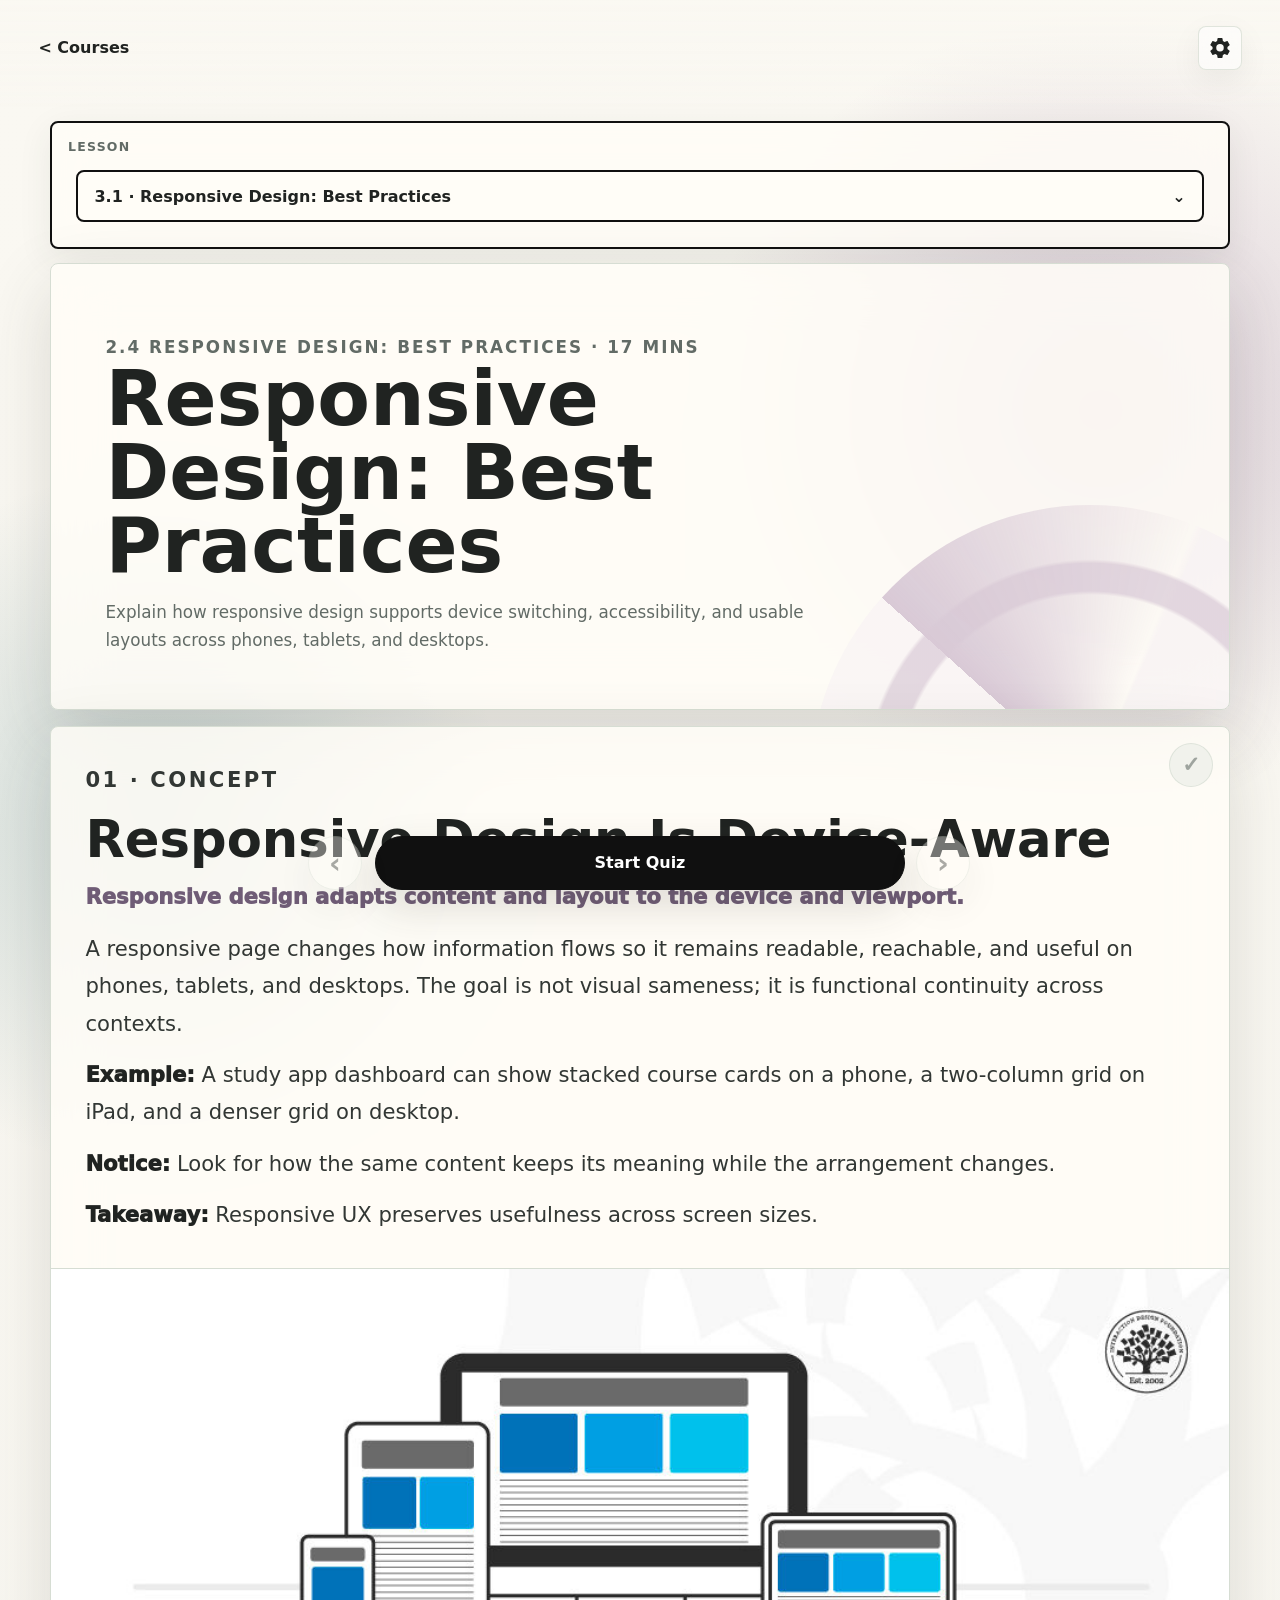
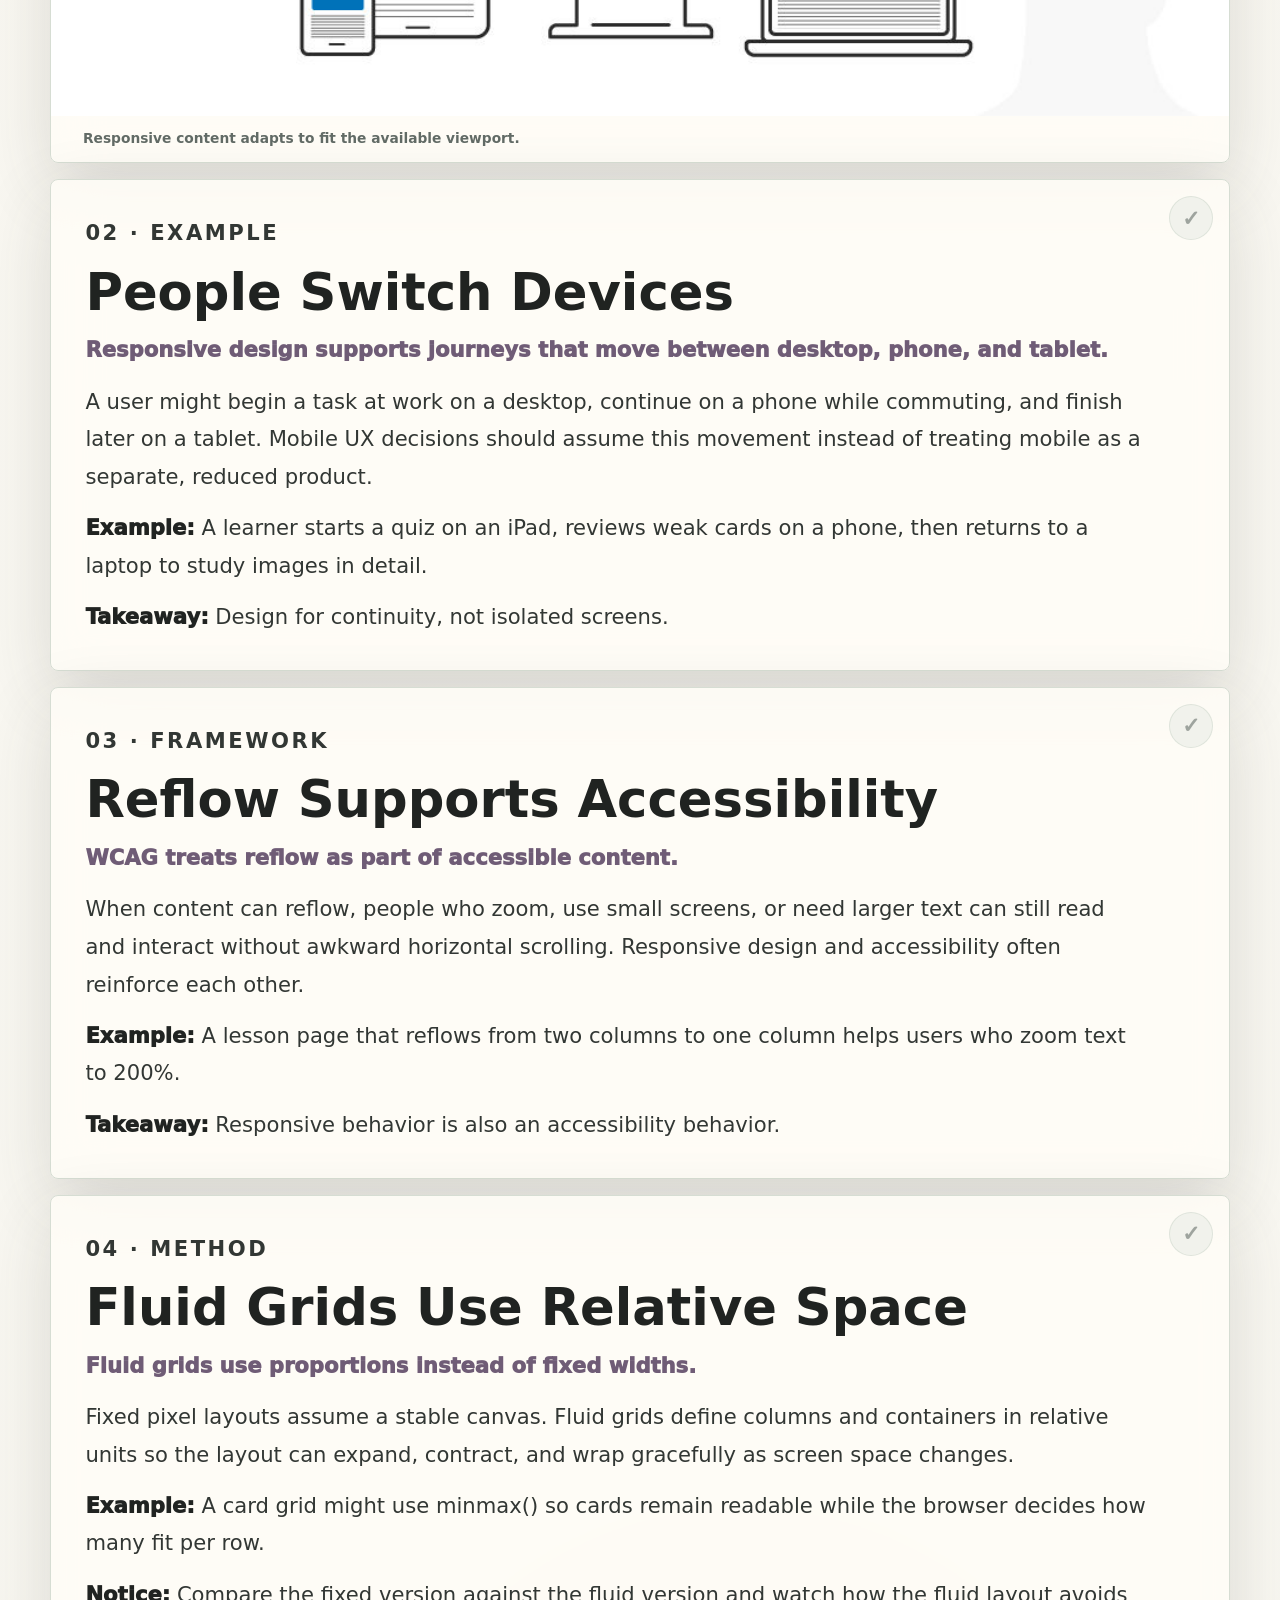
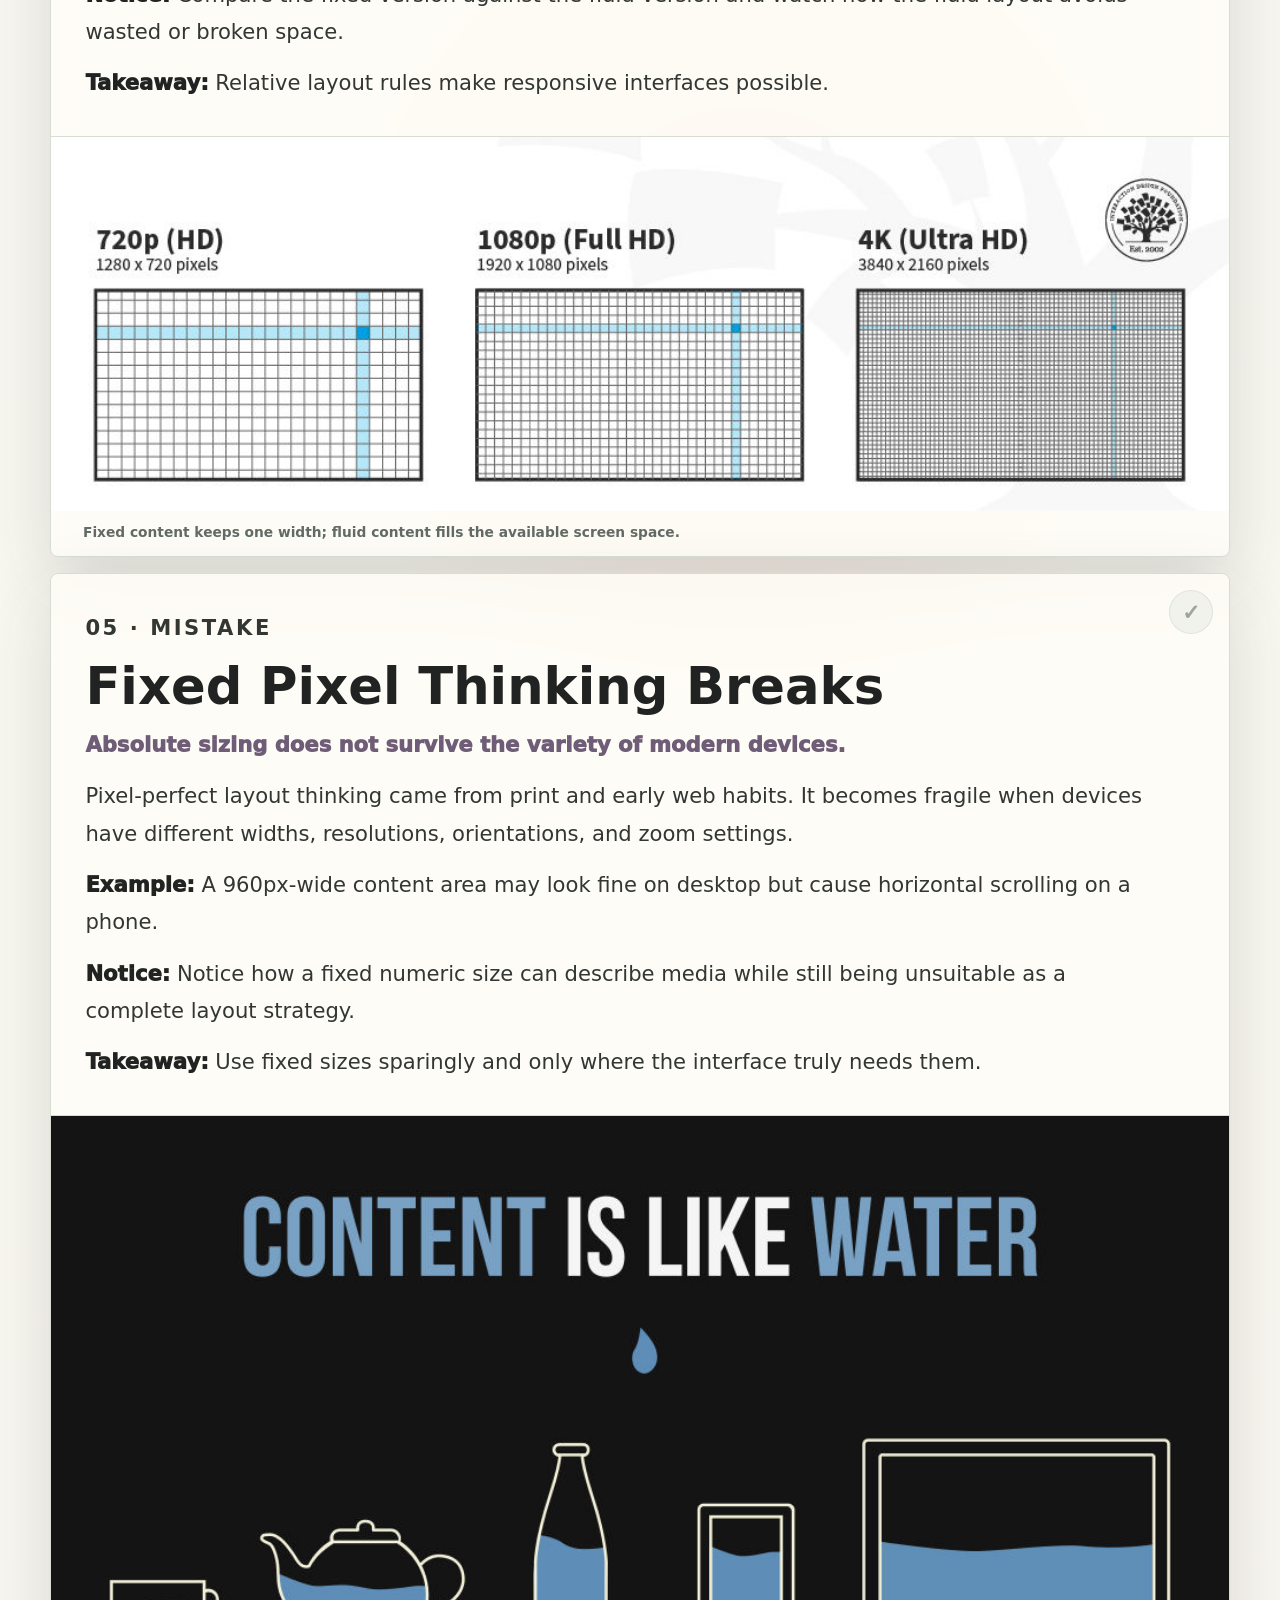
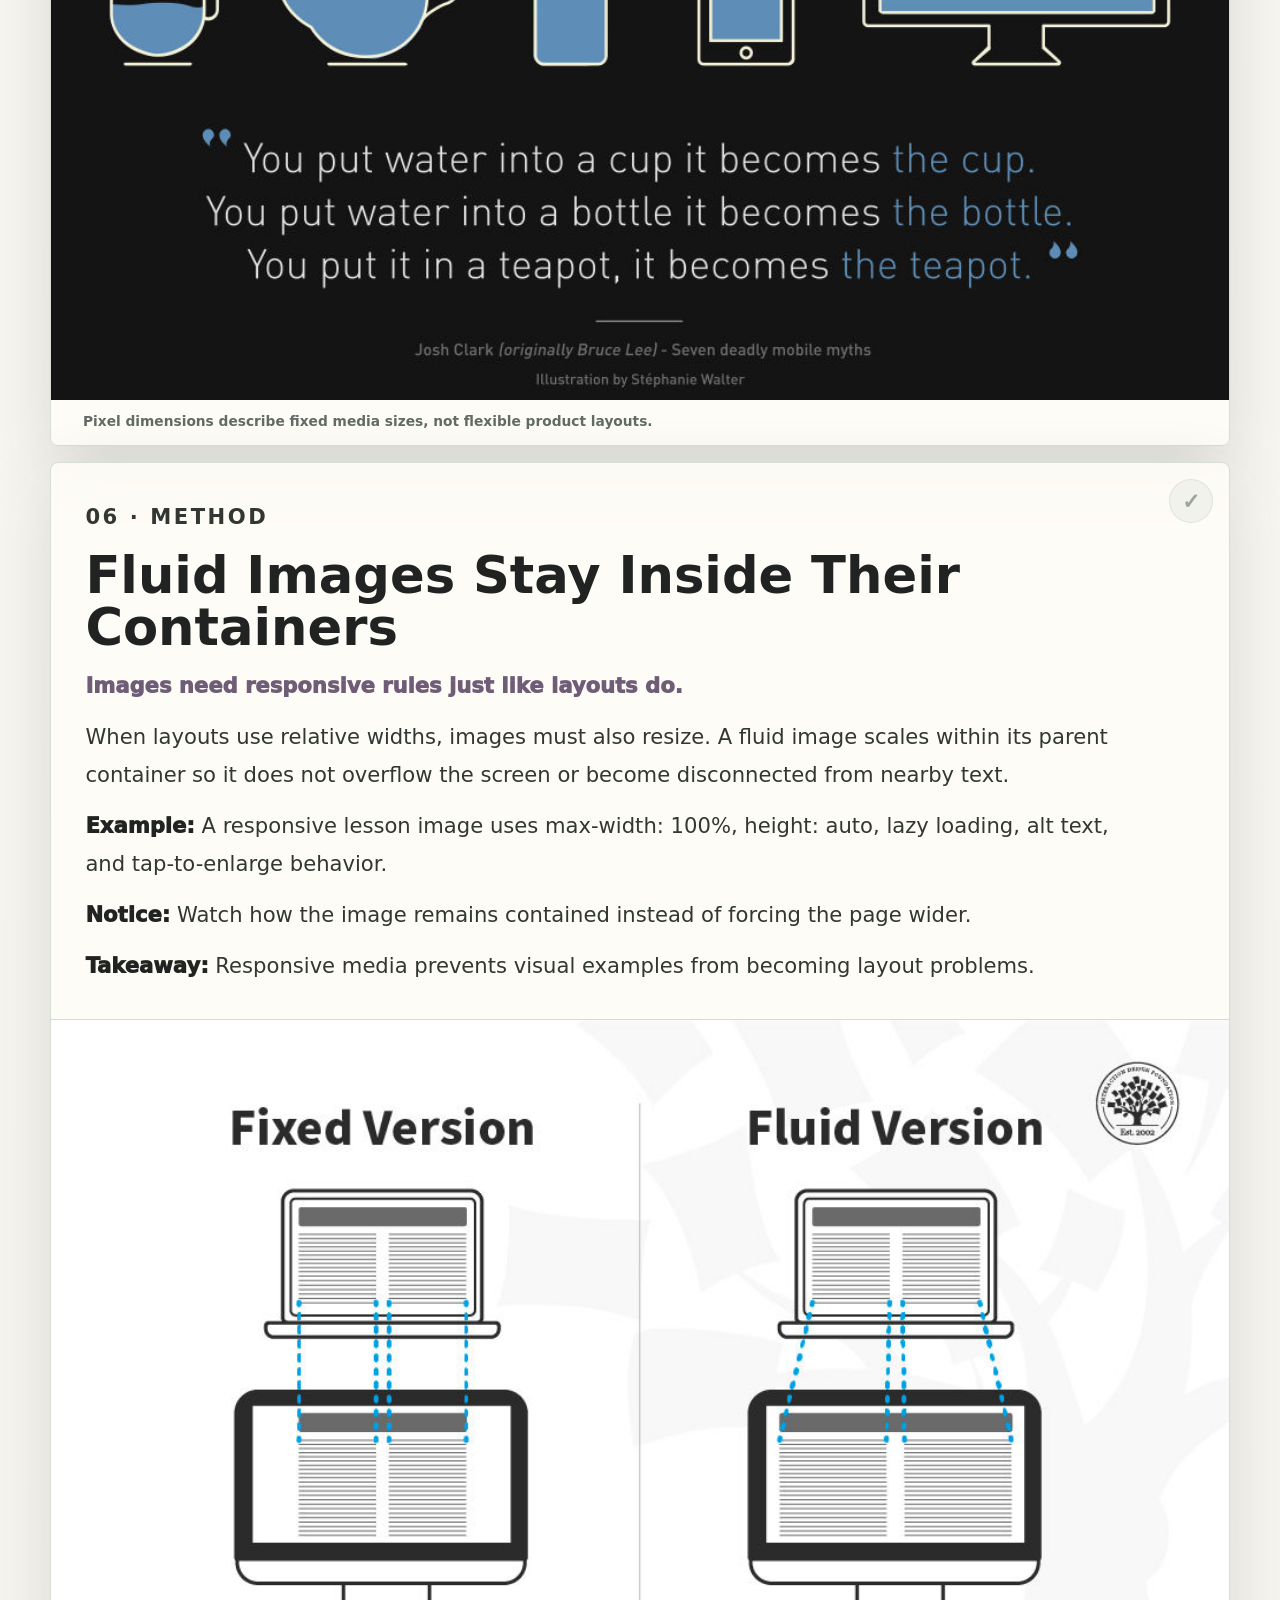
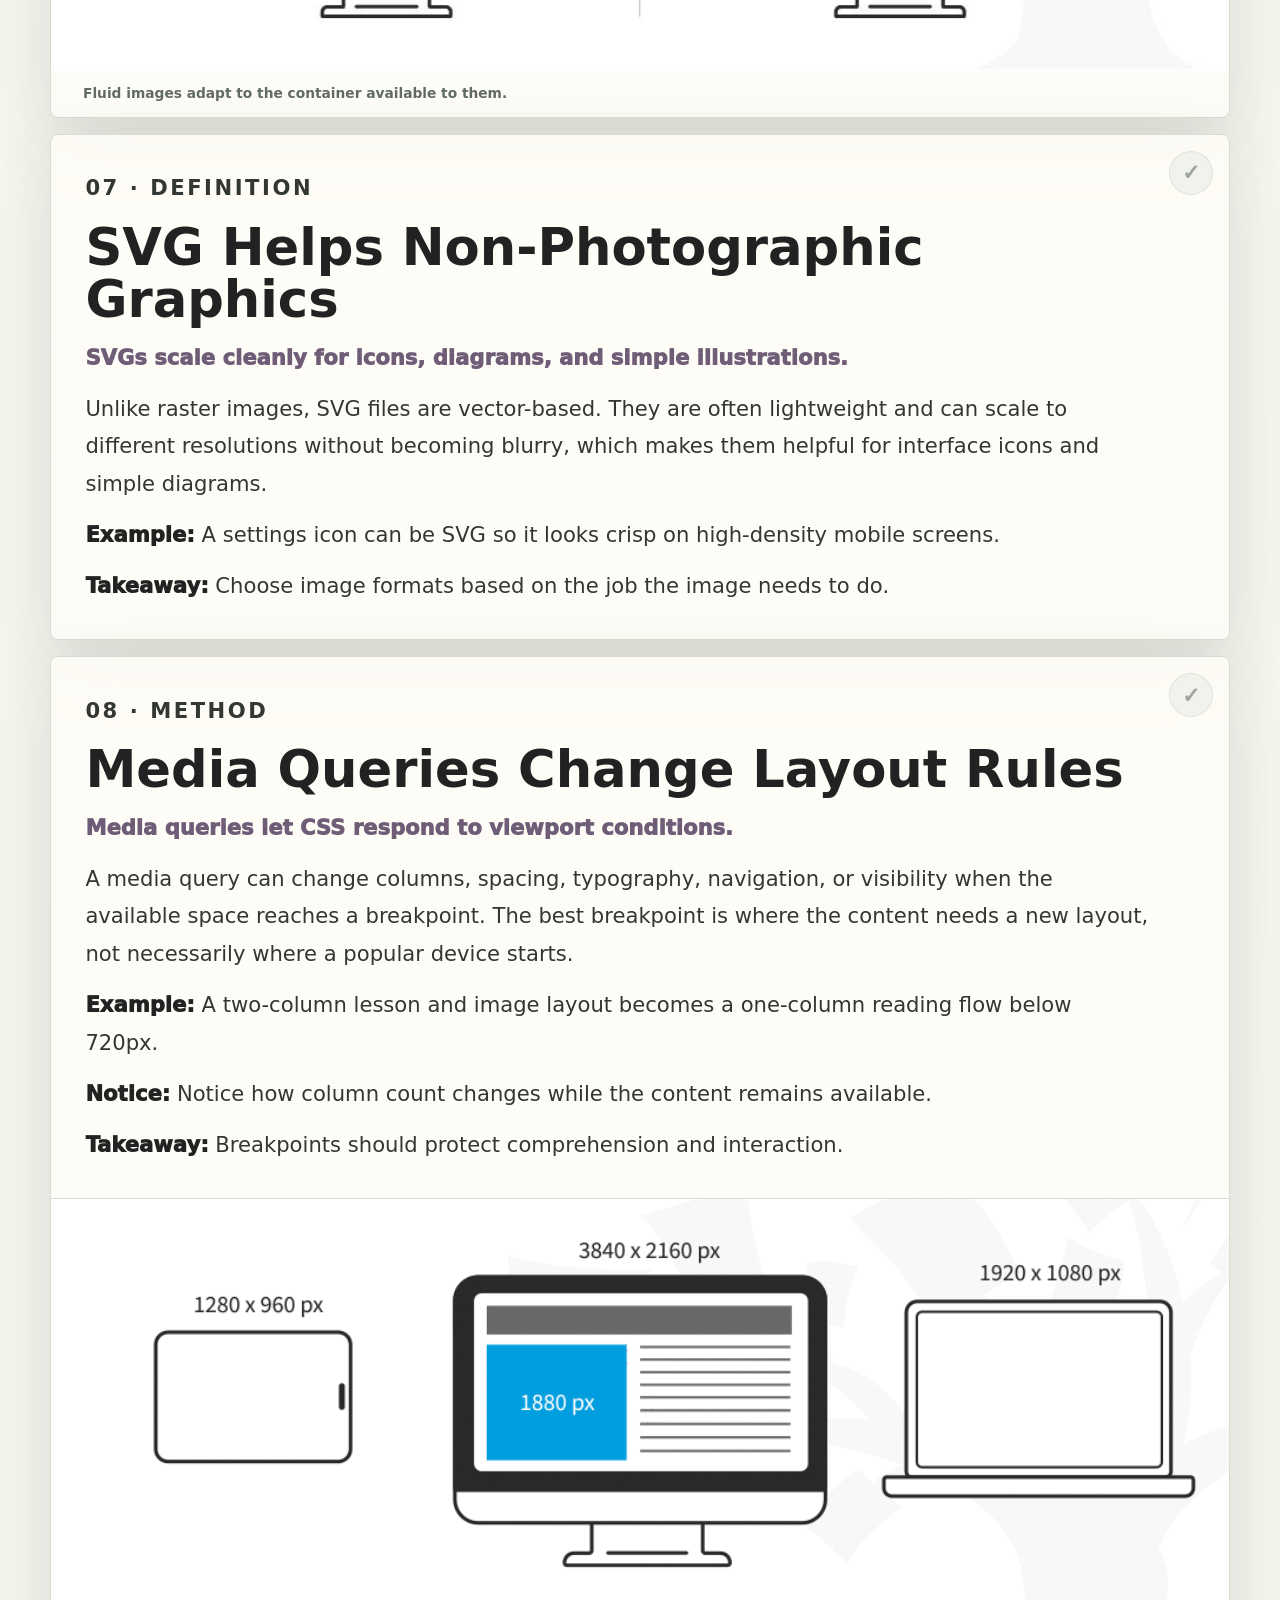
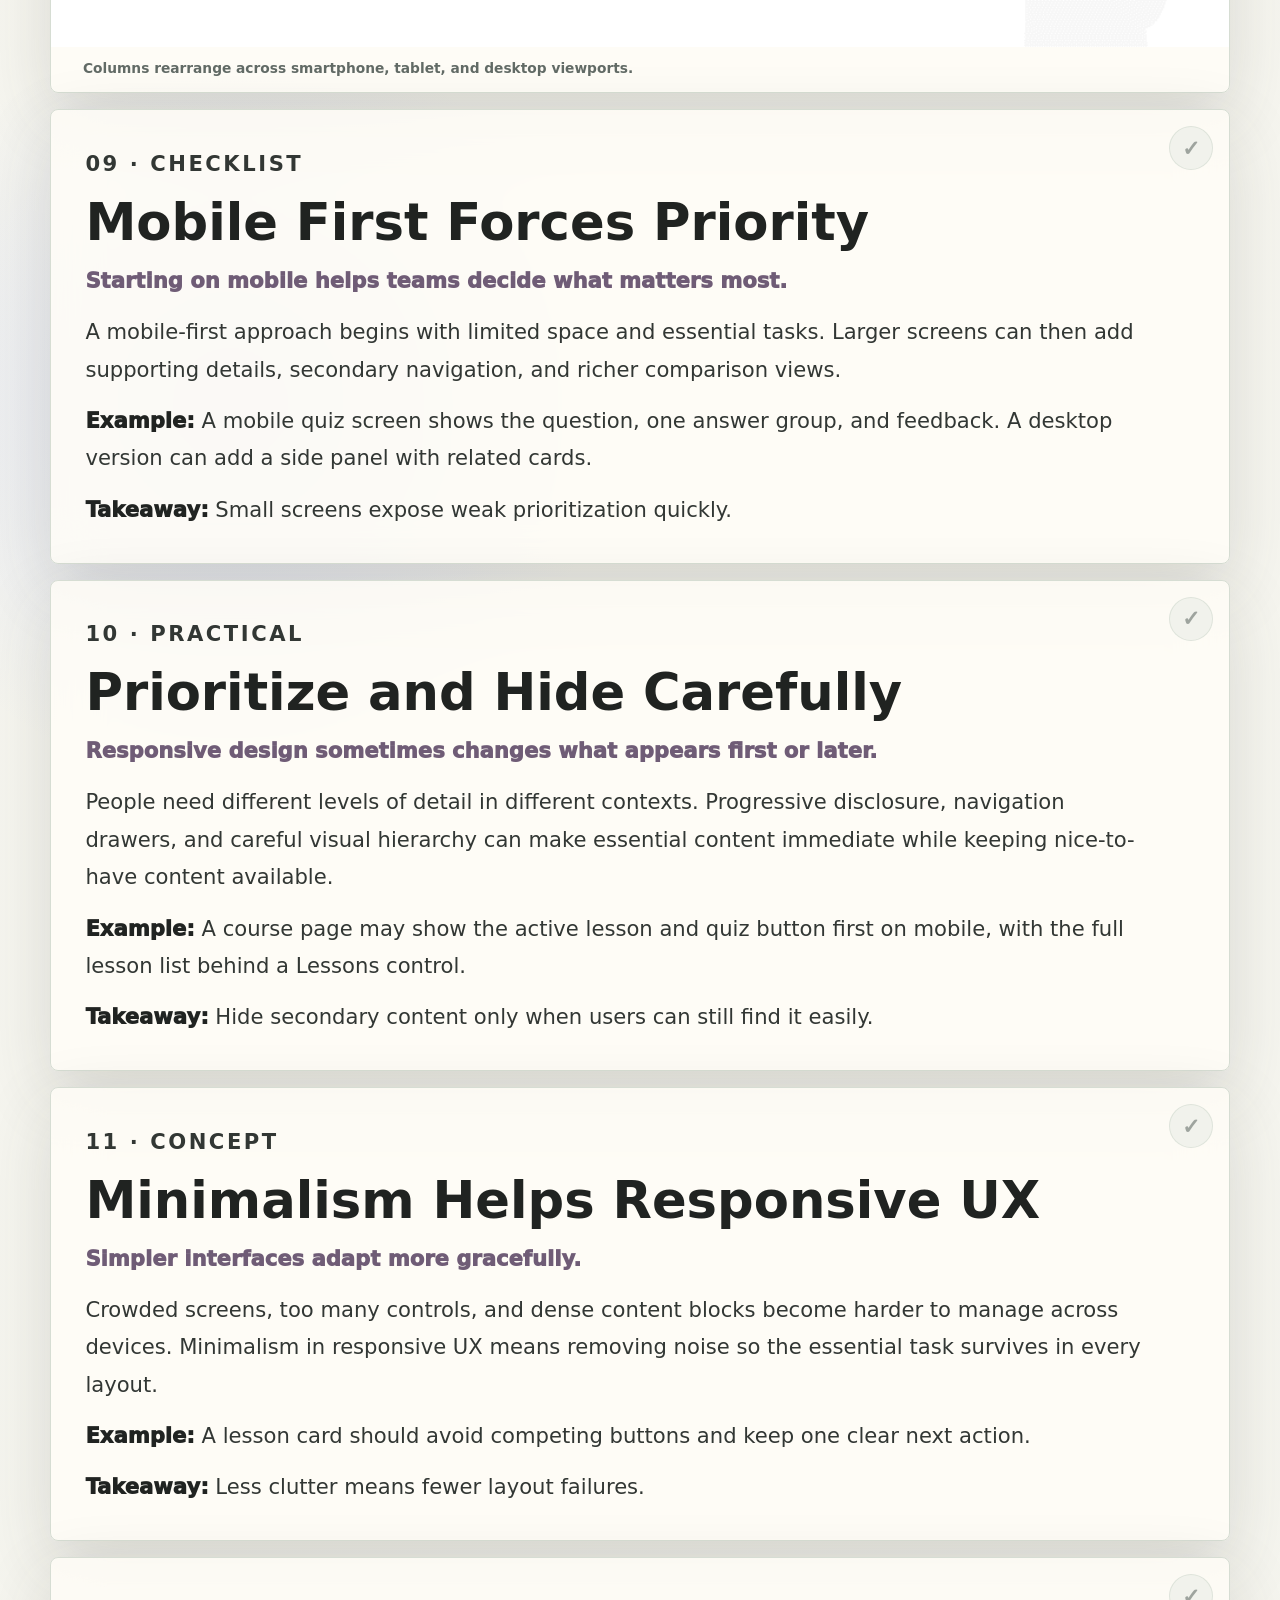
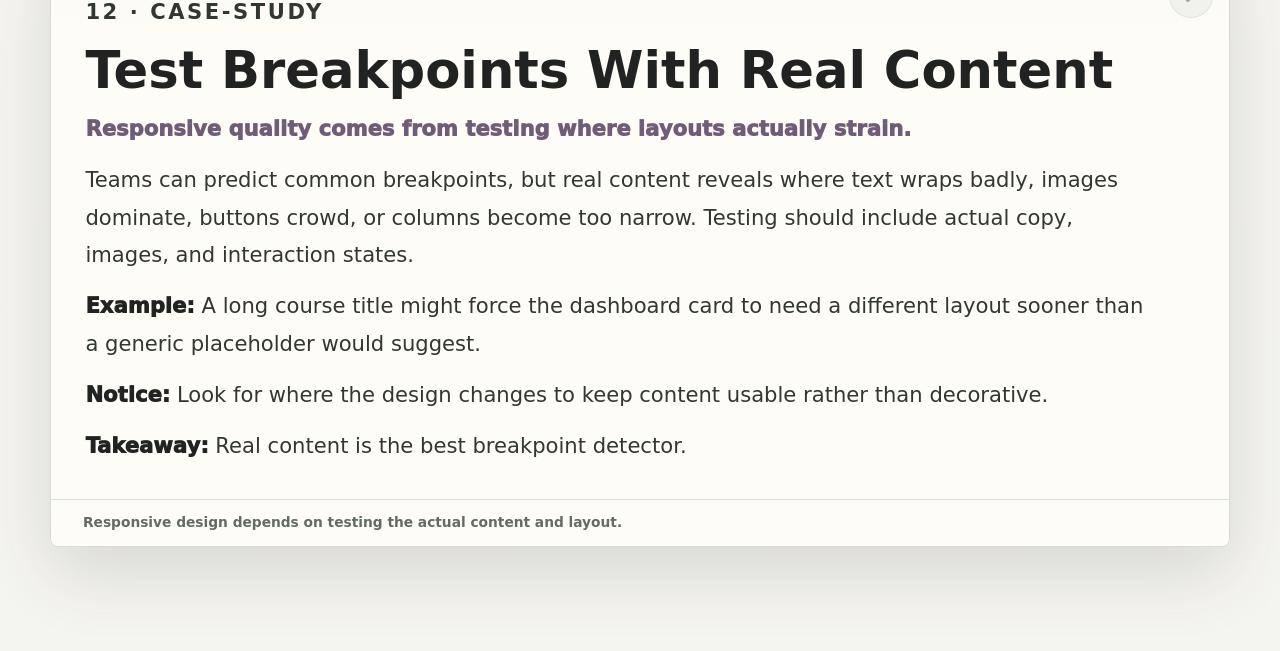
==== commit 5fa96d92: "Restore smaller solid gear icon" ====
--- a/courses/course-03-mobile-ux-design.html
+++ b/courses/course-03-mobile-ux-design.html
@@ -7,16 +7,13 @@
     <title>Responsive Design: Best Practices | UX Study App</title>
     <link rel="icon" href="../assets/app-icon.svg" type="image/svg+xml" />
     <link rel="manifest" href="../manifest.json" />
-    <link rel="stylesheet" href="../style.css?v=20" />
+    <link rel="stylesheet" href="../style.css?v=21" />
   </head>
   <body data-page="course" data-course-id="course-03">
     <header class="app-topbar simple-topbar">
-      <a class="back-link" href="../index.html?v=20">&lt; Courses</a>
+      <a class="back-link" href="../index.html?v=21">&lt; Courses</a>
       <button class="icon-button" type="button" data-open-settings aria-label="Open settings">
-        <svg class="gear-symbol" aria-hidden="true" viewBox="0 0 24 24">
-          <path d="M12.22 2h-.44a2 2 0 0 0-2 2v.18a2 2 0 0 1-1 1.73l-.43.25a2 2 0 0 1-2 0l-.15-.08a2 2 0 0 0-2.73.73l-.22.38a2 2 0 0 0 .73 2.73l.15.1a2 2 0 0 1 1 1.72v.51a2 2 0 0 1-1 1.74l-.15.09a2 2 0 0 0-.73 2.73l.22.38a2 2 0 0 0 2.73.73l.15-.08a2 2 0 0 1 2 0l.43.25a2 2 0 0 1 1 1.73V20a2 2 0 0 0 2 2h.44a2 2 0 0 0 2-2v-.18a2 2 0 0 1 1-1.73l.43-.25a2 2 0 0 1 2 0l.15.08a2 2 0 0 0 2.73-.73l.22-.38a2 2 0 0 0-.73-2.73l-.15-.09a2 2 0 0 1-1-1.74v-.5a2 2 0 0 1 1-1.74l.15-.09a2 2 0 0 0 .73-2.73l-.22-.38a2 2 0 0 0-2.73-.73l-.15.08a2 2 0 0 1-2 0l-.43-.25a2 2 0 0 1-1-1.73V4a2 2 0 0 0-2-2z"></path>
-          <circle cx="12" cy="12" r="3"></circle>
-        </svg>
+        <span class="gear-symbol" aria-hidden="true"></span>
       </button>
     </header>
 
@@ -81,7 +78,7 @@
       </div>
     </aside>
 
-    <script src="../data/course-03-mobile-ux-design.js?v=20"></script>
-    <script src="../app.js?v=20"></script>
+    <script src="../data/course-03-mobile-ux-design.js?v=21"></script>
+    <script src="../app.js?v=21"></script>
   </body>
 </html>
--- a/style.css
+++ b/style.css
@@ -309,11 +309,9 @@
   display: block;
   width: 24px;
   height: 24px;
-  stroke: currentColor;
-  stroke-width: 3.2;
-  fill: none;
-  stroke-linecap: round;
-  stroke-linejoin: round;
+  background: currentColor;
+  mask: url("data:image/svg+xml,%3Csvg viewBox='0 0 24 24' xmlns='http://www.w3.org/2000/svg'%3E%3Cpath fill='black' d='M19.43 12.98c.04-.32.07-.65.07-.98s-.02-.66-.07-.98l2.11-1.65c.19-.15.24-.42.12-.64l-2-3.46c-.12-.22-.37-.31-.6-.22l-2.49 1a7.28 7.28 0 0 0-1.69-.98L14.5 2.42A.5.5 0 0 0 14 2h-4a.5.5 0 0 0-.5.42L9.12 5.07c-.61.24-1.18.56-1.69.98l-2.49-1a.5.5 0 0 0-.6.22l-2 3.46a.5.5 0 0 0 .12.64l2.11 1.65a7.93 7.93 0 0 0 0 1.96l-2.11 1.65a.5.5 0 0 0-.12.64l2 3.46c.12.22.37.31.6.22l2.49-1c.51.4 1.08.73 1.69.98l.38 2.65c.04.24.25.42.5.42h4c.25 0 .46-.18.5-.42l.38-2.65c.61-.24 1.18-.56 1.69-.98l2.49 1c.23.08.48 0 .6-.22l2-3.46a.5.5 0 0 0-.12-.64l-2.11-1.65ZM12 15.5A3.5 3.5 0 1 1 12 8a3.5 3.5 0 0 1 0 7.5Z'/%3E%3C/svg%3E") center / contain no-repeat;
+  -webkit-mask: url("data:image/svg+xml,%3Csvg viewBox='0 0 24 24' xmlns='http://www.w3.org/2000/svg'%3E%3Cpath fill='black' d='M19.43 12.98c.04-.32.07-.65.07-.98s-.02-.66-.07-.98l2.11-1.65c.19-.15.24-.42.12-.64l-2-3.46c-.12-.22-.37-.31-.6-.22l-2.49 1a7.28 7.28 0 0 0-1.69-.98L14.5 2.42A.5.5 0 0 0 14 2h-4a.5.5 0 0 0-.5.42L9.12 5.07c-.61.24-1.18.56-1.69.98l-2.49-1a.5.5 0 0 0-.6.22l-2 3.46a.5.5 0 0 0 .12.64l2.11 1.65a7.93 7.93 0 0 0 0 1.96l-2.11 1.65a.5.5 0 0 0-.12.64l2 3.46c.12.22.37.31.6.22l2.49-1c.51.4 1.08.73 1.69.98l.38 2.65c.04.24.25.42.5.42h4c.25 0 .46-.18.5-.42l.38-2.65c.61-.24 1.18-.56 1.69-.98l2.49 1c.23.08.48 0 .6-.22l2-3.46a.5.5 0 0 0-.12-.64l-2.11-1.65ZM12 15.5A3.5 3.5 0 1 1 12 8a3.5 3.5 0 0 1 0 7.5Z'/%3E%3C/svg%3E") center / contain no-repeat;
 }
 
 .shell,
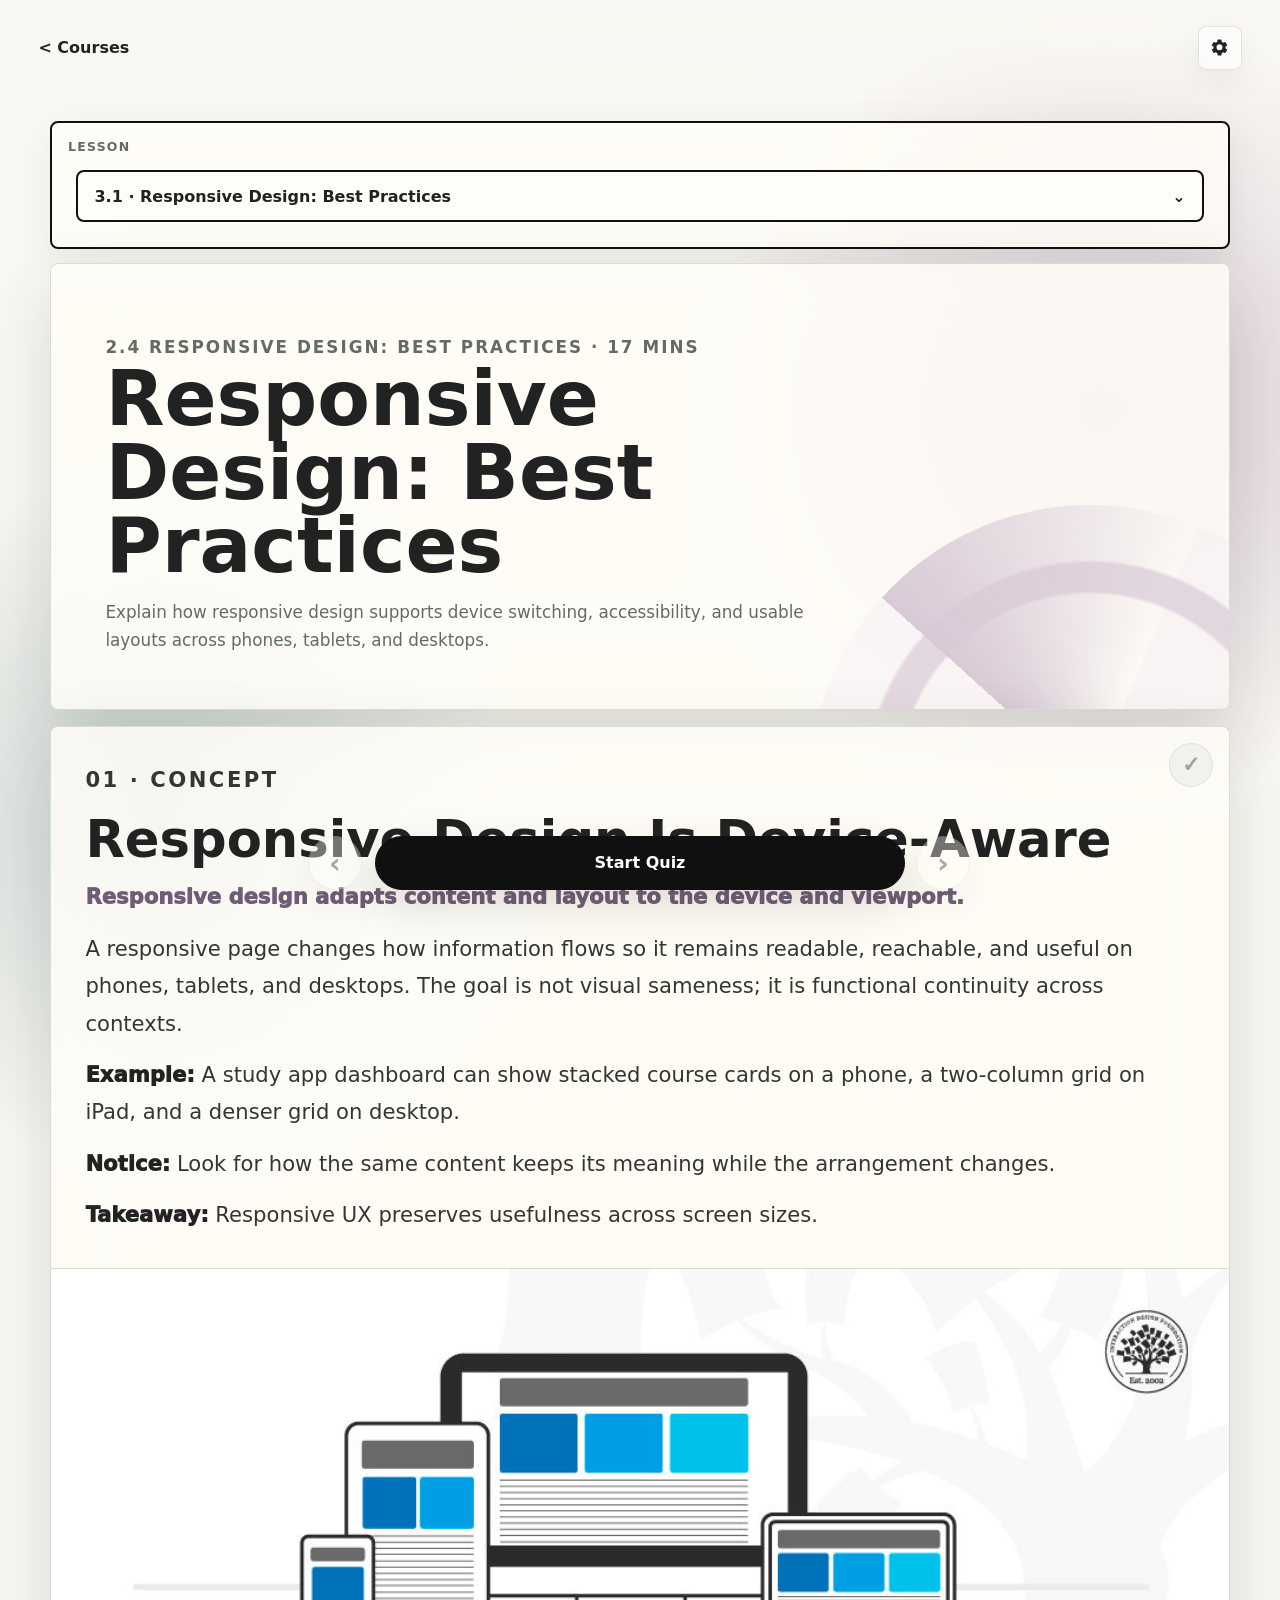
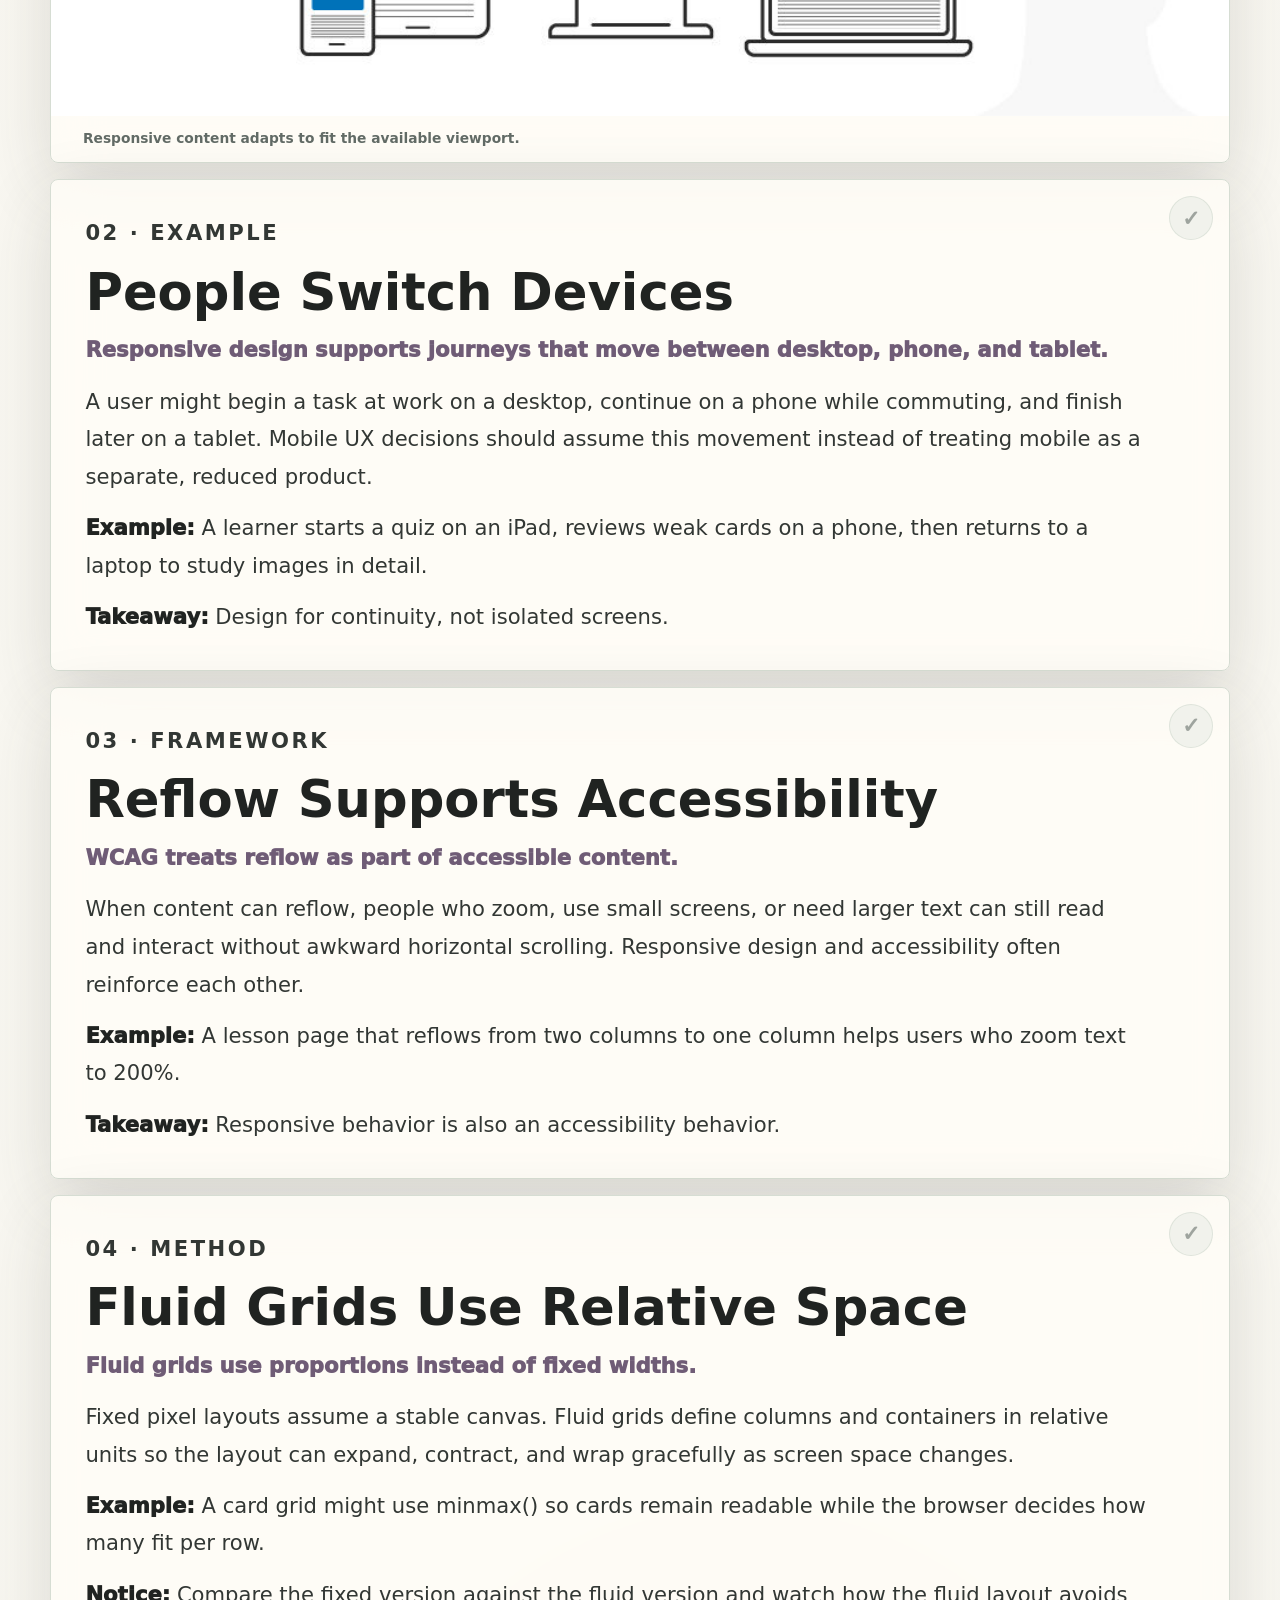
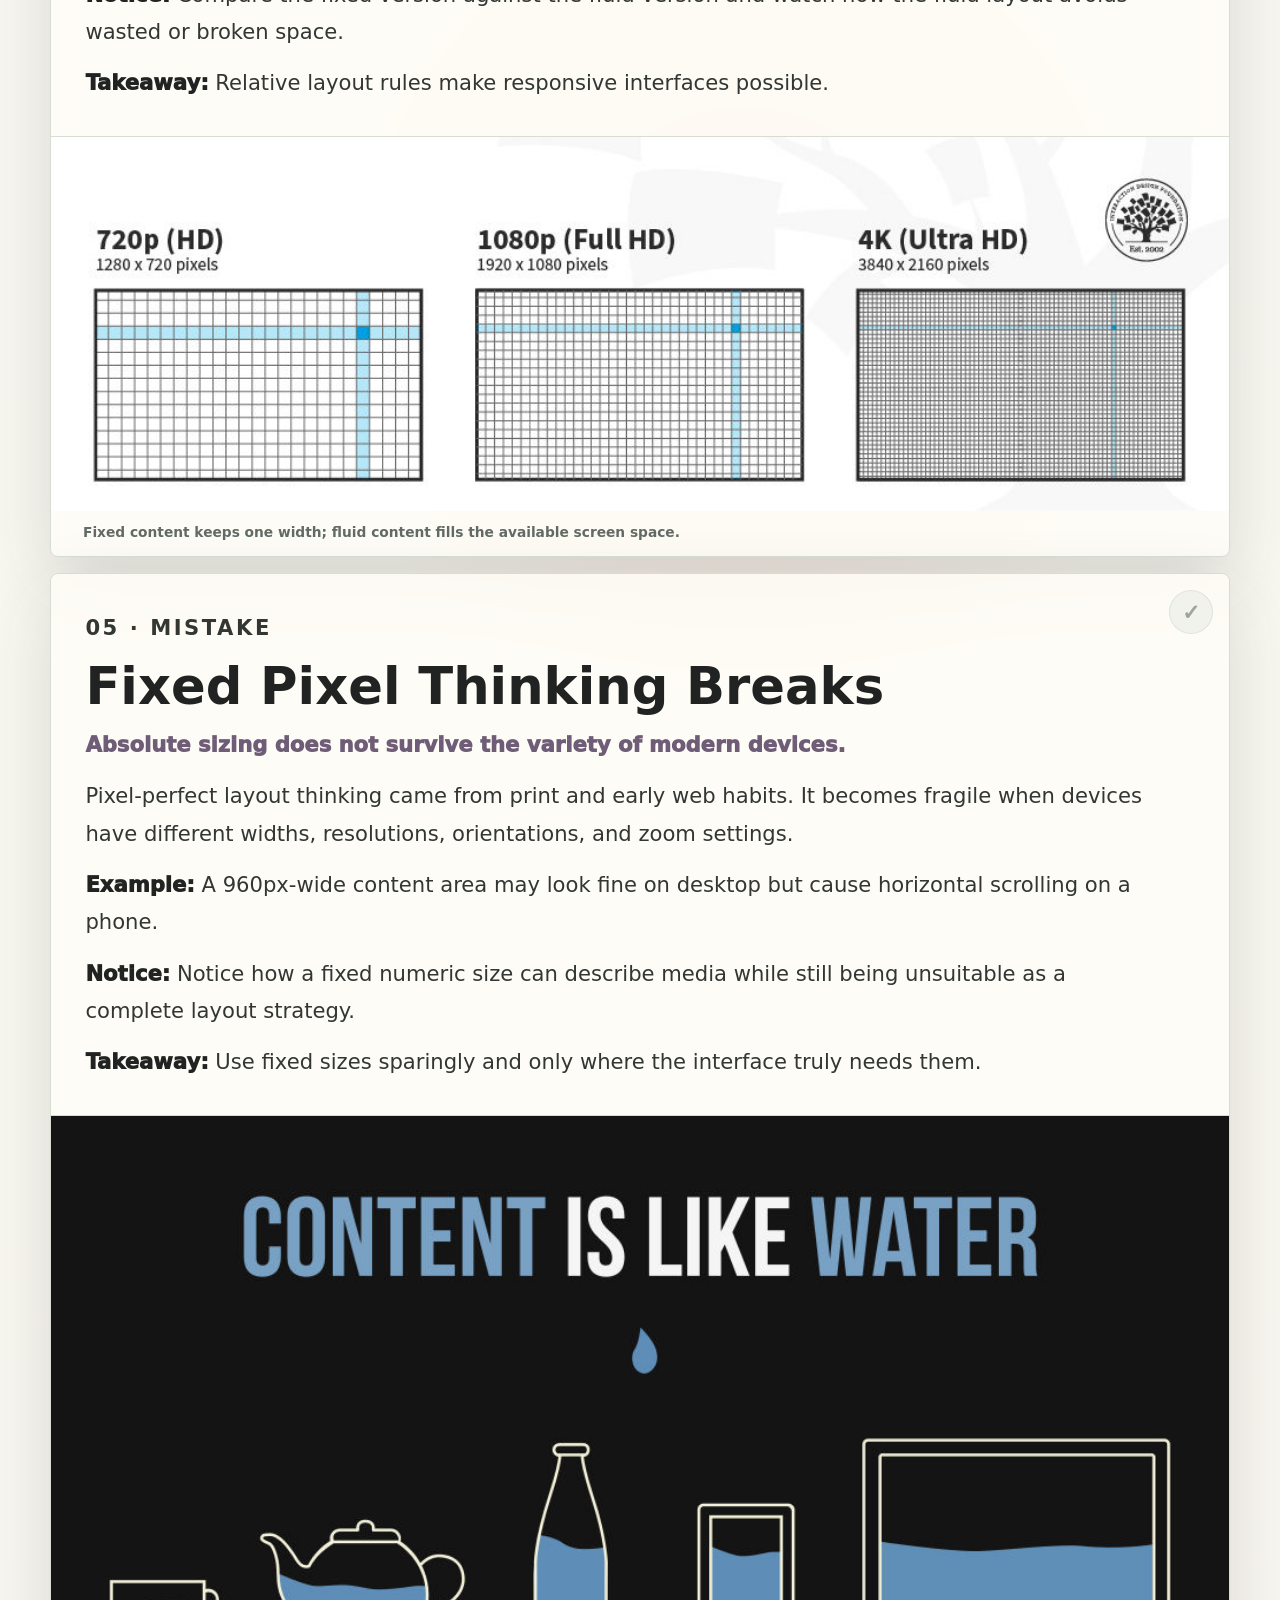
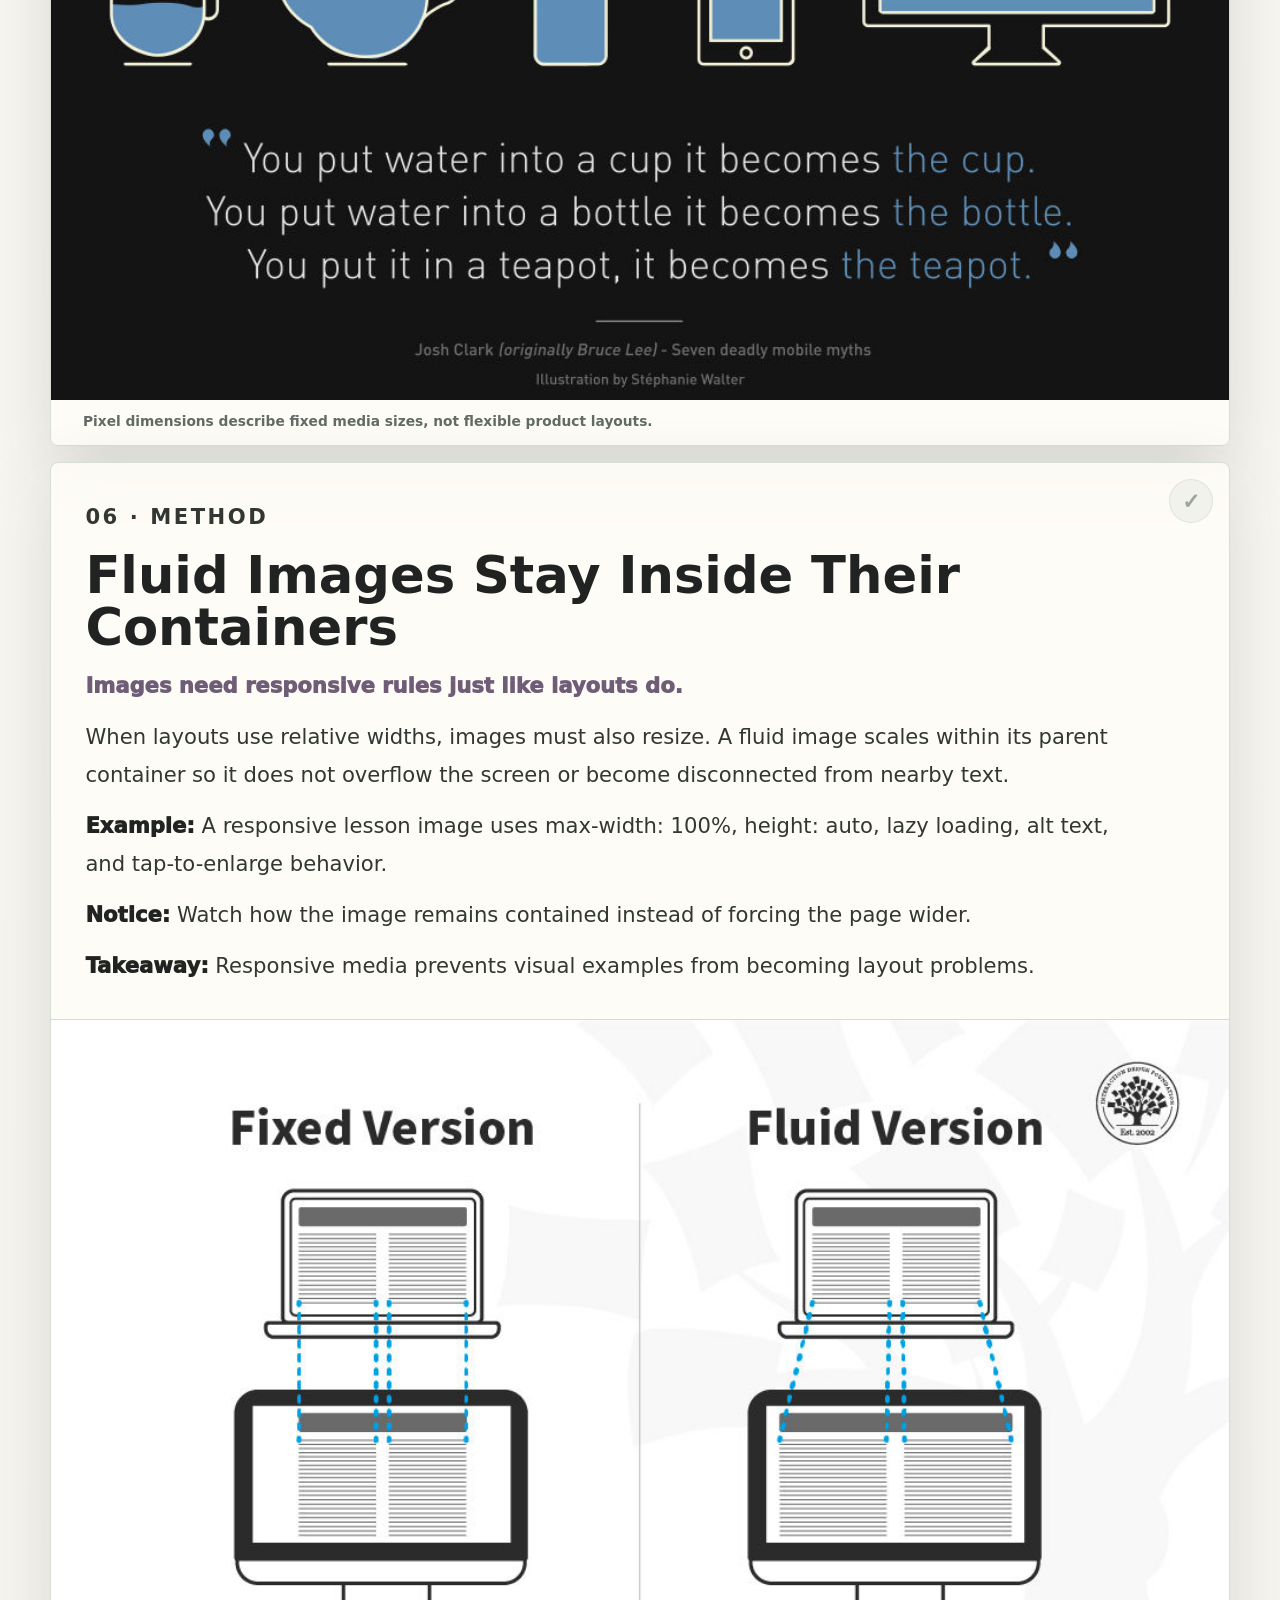
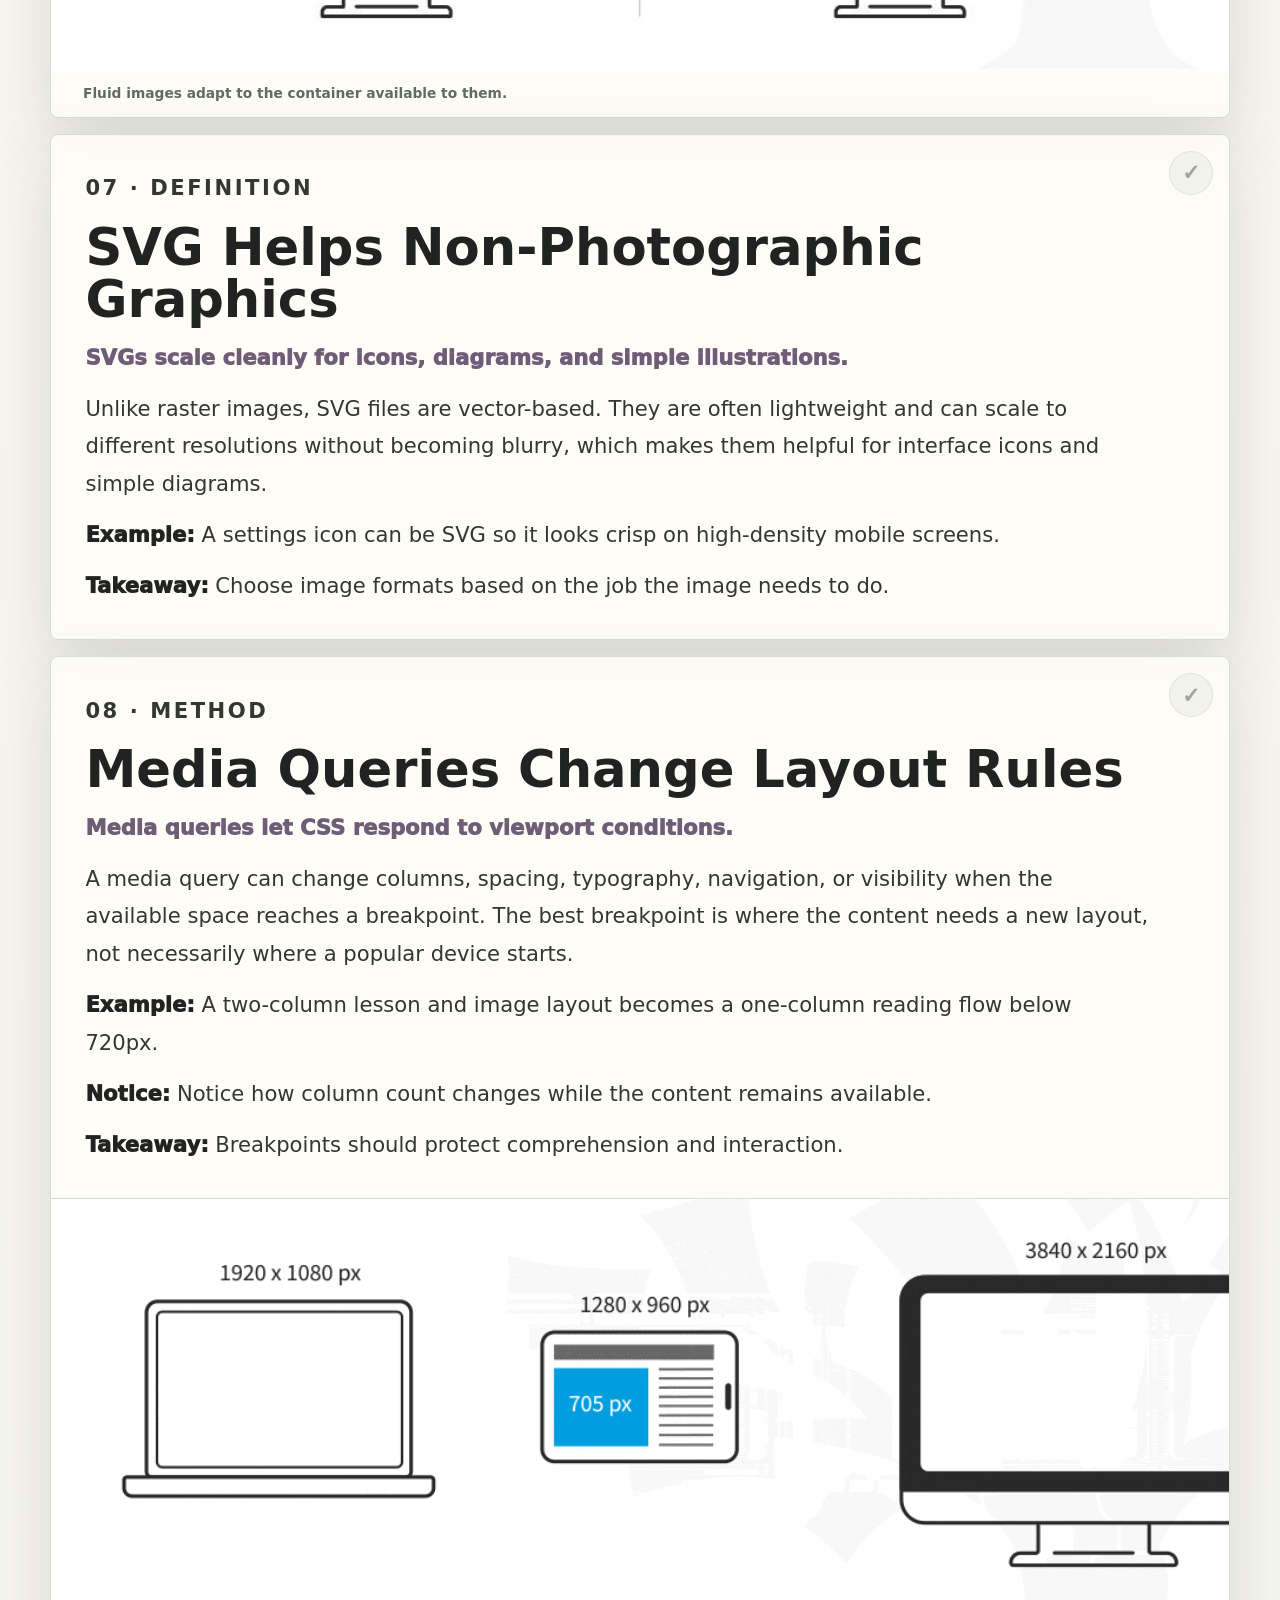
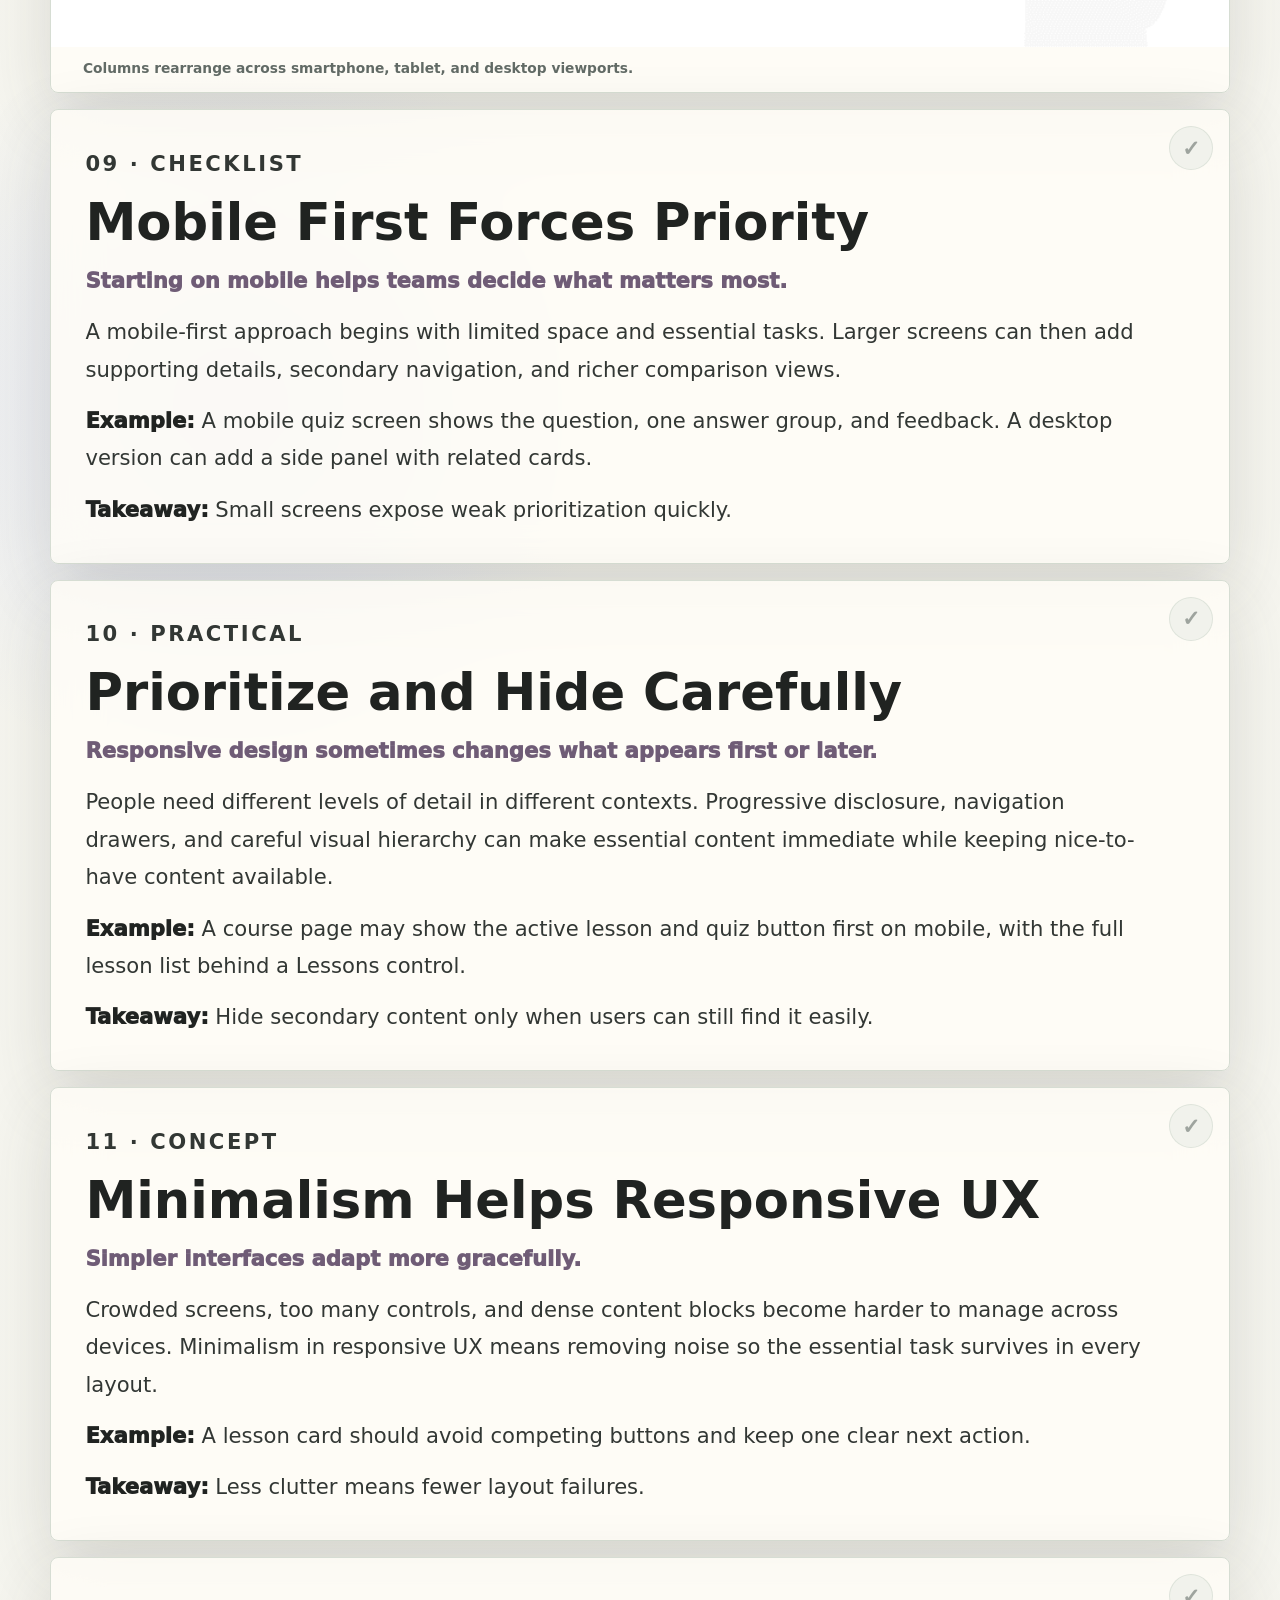
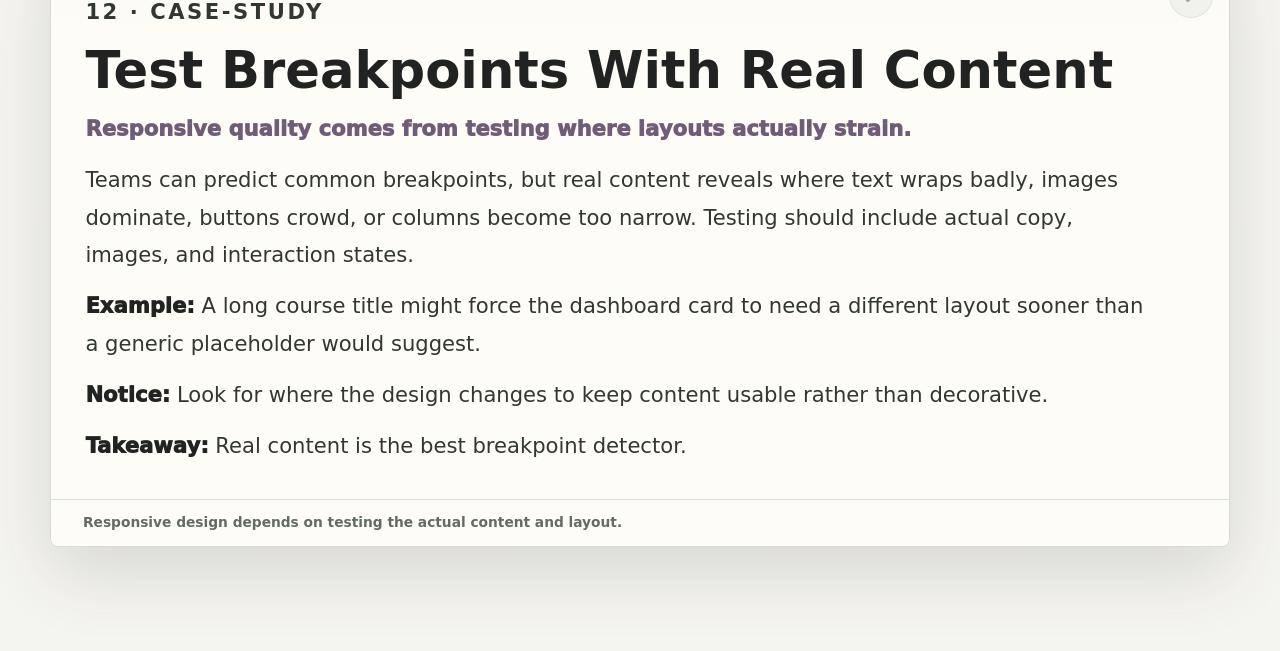
==== commit b731c811: "Shrink solid gear icon" ====
--- a/courses/course-03-mobile-ux-design.html
+++ b/courses/course-03-mobile-ux-design.html
@@ -7,11 +7,11 @@
     <title>Responsive Design: Best Practices | UX Study App</title>
     <link rel="icon" href="../assets/app-icon.svg" type="image/svg+xml" />
     <link rel="manifest" href="../manifest.json" />
-    <link rel="stylesheet" href="../style.css?v=21" />
+    <link rel="stylesheet" href="../style.css?v=22" />
   </head>
   <body data-page="course" data-course-id="course-03">
     <header class="app-topbar simple-topbar">
-      <a class="back-link" href="../index.html?v=21">&lt; Courses</a>
+      <a class="back-link" href="../index.html?v=22">&lt; Courses</a>
       <button class="icon-button" type="button" data-open-settings aria-label="Open settings">
         <span class="gear-symbol" aria-hidden="true"></span>
       </button>
@@ -78,7 +78,7 @@
       </div>
     </aside>
 
-    <script src="../data/course-03-mobile-ux-design.js?v=21"></script>
-    <script src="../app.js?v=21"></script>
+    <script src="../data/course-03-mobile-ux-design.js?v=22"></script>
+    <script src="../app.js?v=22"></script>
   </body>
 </html>
--- a/style.css
+++ b/style.css
@@ -307,8 +307,8 @@
 
 .gear-symbol {
   display: block;
-  width: 24px;
-  height: 24px;
+  width: 19px;
+  height: 19px;
   background: currentColor;
   mask: url("data:image/svg+xml,%3Csvg viewBox='0 0 24 24' xmlns='http://www.w3.org/2000/svg'%3E%3Cpath fill='black' d='M19.43 12.98c.04-.32.07-.65.07-.98s-.02-.66-.07-.98l2.11-1.65c.19-.15.24-.42.12-.64l-2-3.46c-.12-.22-.37-.31-.6-.22l-2.49 1a7.28 7.28 0 0 0-1.69-.98L14.5 2.42A.5.5 0 0 0 14 2h-4a.5.5 0 0 0-.5.42L9.12 5.07c-.61.24-1.18.56-1.69.98l-2.49-1a.5.5 0 0 0-.6.22l-2 3.46a.5.5 0 0 0 .12.64l2.11 1.65a7.93 7.93 0 0 0 0 1.96l-2.11 1.65a.5.5 0 0 0-.12.64l2 3.46c.12.22.37.31.6.22l2.49-1c.51.4 1.08.73 1.69.98l.38 2.65c.04.24.25.42.5.42h4c.25 0 .46-.18.5-.42l.38-2.65c.61-.24 1.18-.56 1.69-.98l2.49 1c.23.08.48 0 .6-.22l2-3.46a.5.5 0 0 0-.12-.64l-2.11-1.65ZM12 15.5A3.5 3.5 0 1 1 12 8a3.5 3.5 0 0 1 0 7.5Z'/%3E%3C/svg%3E") center / contain no-repeat;
   -webkit-mask: url("data:image/svg+xml,%3Csvg viewBox='0 0 24 24' xmlns='http://www.w3.org/2000/svg'%3E%3Cpath fill='black' d='M19.43 12.98c.04-.32.07-.65.07-.98s-.02-.66-.07-.98l2.11-1.65c.19-.15.24-.42.12-.64l-2-3.46c-.12-.22-.37-.31-.6-.22l-2.49 1a7.28 7.28 0 0 0-1.69-.98L14.5 2.42A.5.5 0 0 0 14 2h-4a.5.5 0 0 0-.5.42L9.12 5.07c-.61.24-1.18.56-1.69.98l-2.49-1a.5.5 0 0 0-.6.22l-2 3.46a.5.5 0 0 0 .12.64l2.11 1.65a7.93 7.93 0 0 0 0 1.96l-2.11 1.65a.5.5 0 0 0-.12.64l2 3.46c.12.22.37.31.6.22l2.49-1c.51.4 1.08.73 1.69.98l.38 2.65c.04.24.25.42.5.42h4c.25 0 .46-.18.5-.42l.38-2.65c.61-.24 1.18-.56 1.69-.98l2.49 1c.23.08.48 0 .6-.22l2-3.46a.5.5 0 0 0-.12-.64l-2.11-1.65ZM12 15.5A3.5 3.5 0 1 1 12 8a3.5 3.5 0 0 1 0 7.5Z'/%3E%3C/svg%3E") center / contain no-repeat;
